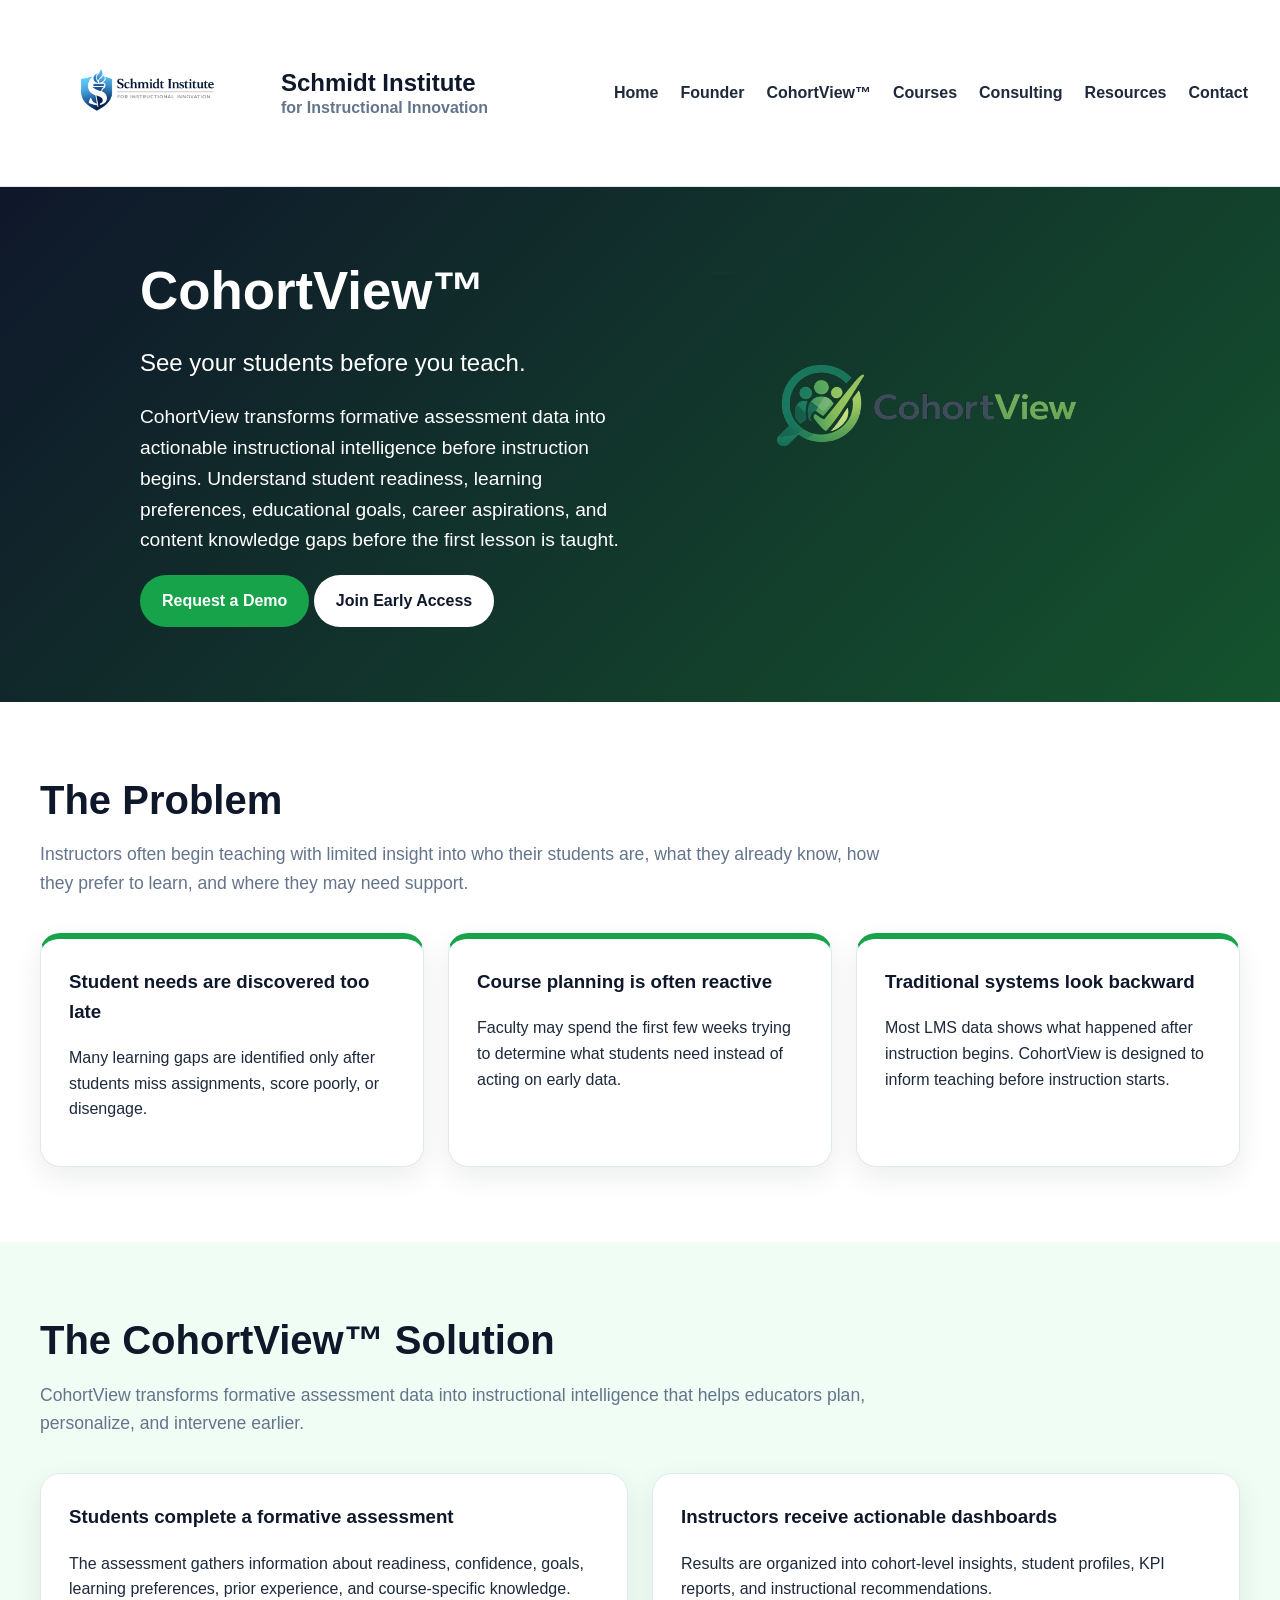
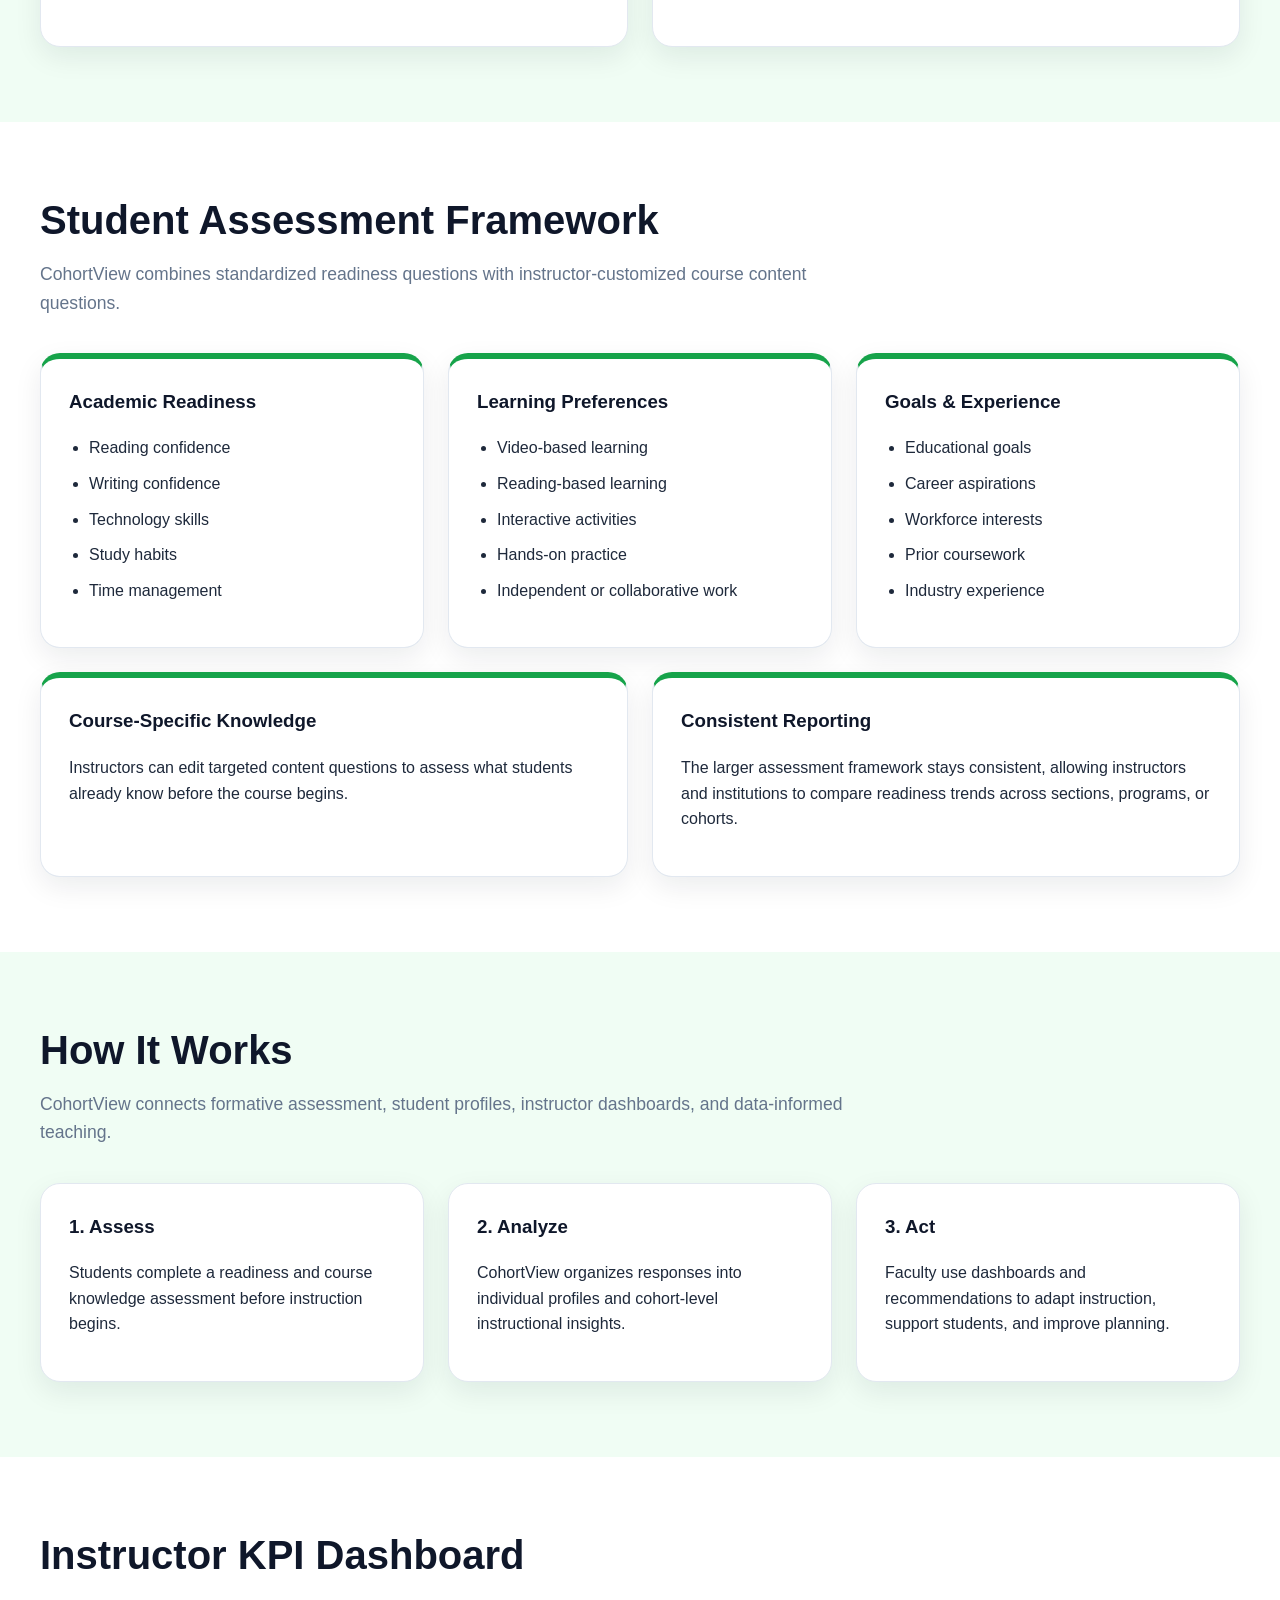
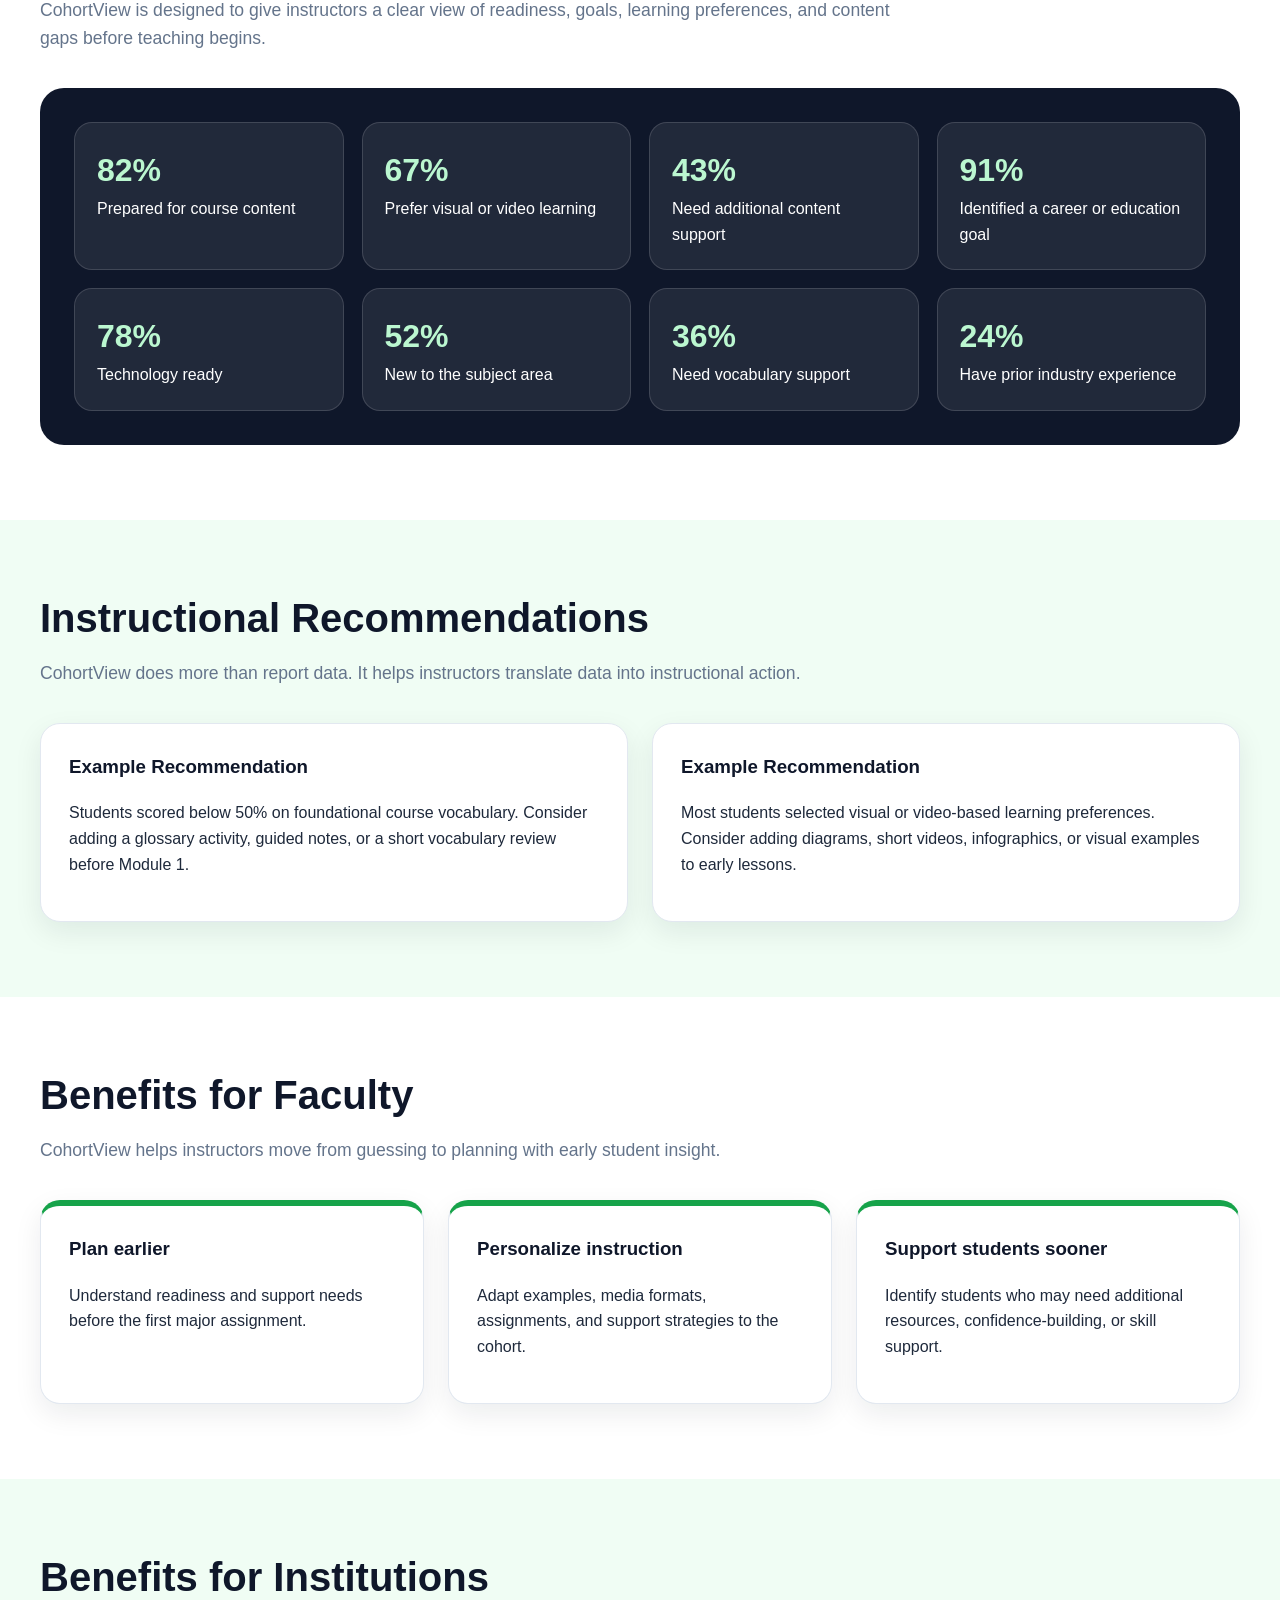
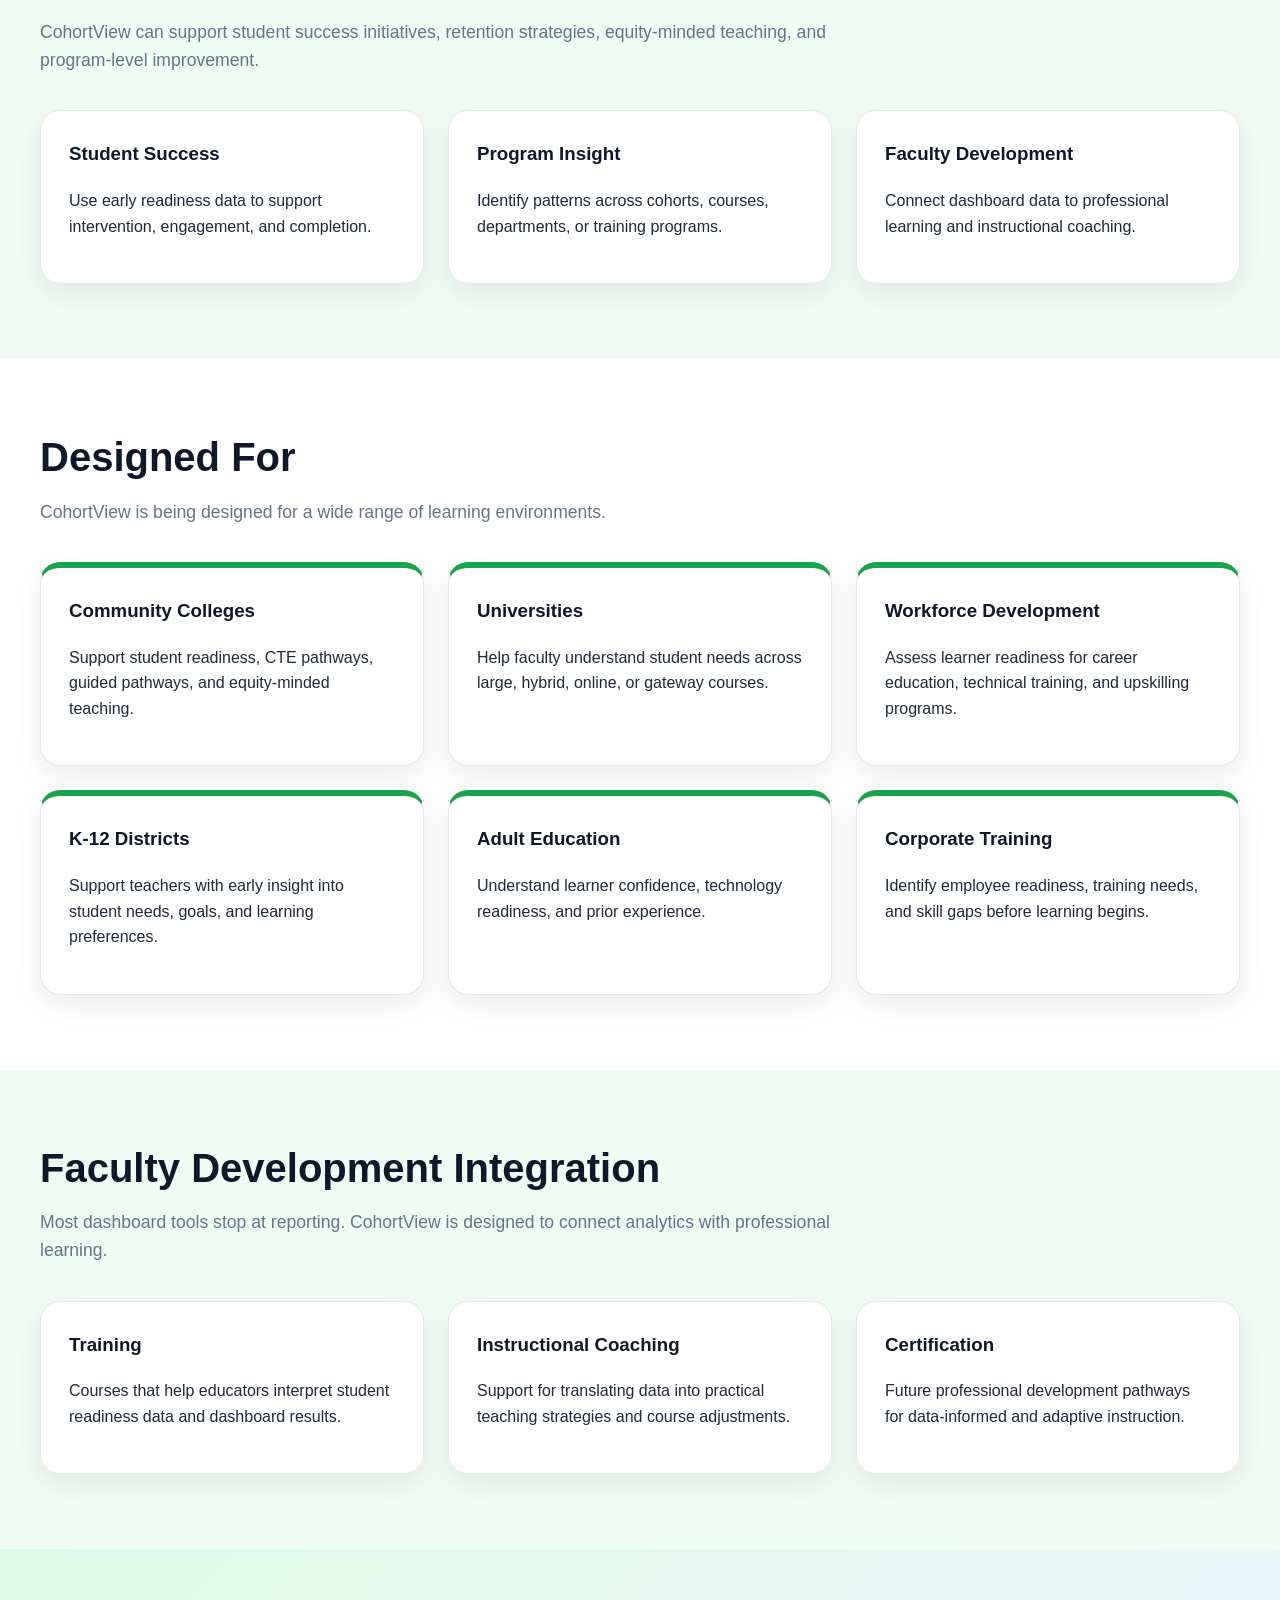
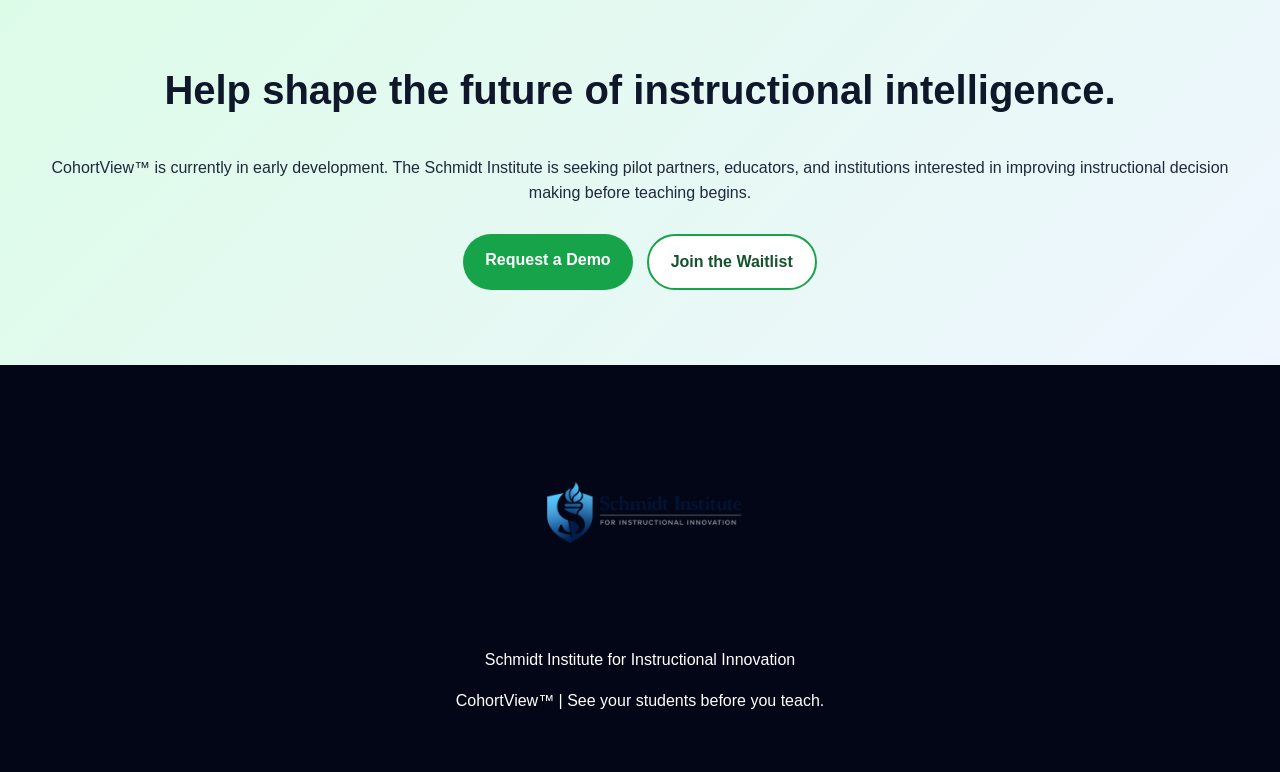
==== cohortview.html @ 235ab7c4 "Update cohortview.html" ====
<!DOCTYPE html>
<html lang="en">
<head>
<meta charset="UTF-8">
<meta name="viewport" content="width=device-width, initial-scale=1.0">
<title>CohortView™ | Schmidt Institute for Instructional Innovation</title>
<link rel="stylesheet" href="style.css">
</head>

<body>

<header class="site-header">
<div class="navbar">

<a class="brand" href="index.html">
<img src="siii-logo.png" alt="Schmidt Institute Logo">
<div class="brand-text">
Schmidt Institute
<small>for Instructional Innovation</small>
</div>
</a>

<nav class="nav-links">
<a href="index.html">Home</a>
<a href="founder.html">Founder</a>
<a href="cohortview.html">CohortView™</a>
<a href="courses.html">Courses</a>
<a href="consulting.html">Consulting</a>
<a href="resources.html">Resources</a>
<a href="contact.html">Contact</a>
</nav>

</div>
</header>

<section class="page-title">
<div class="container">

<div style="
display:grid;
grid-template-columns:1.2fr 1fr;
gap:60px;
align-items:center;
">

<div>

<h1>CohortView™</h1>

<p style="font-size:1.5rem; margin-bottom:20px;">
See your students before you teach.
</p>

<p>
CohortView transforms formative assessment data into actionable instructional intelligence before instruction begins. Understand student readiness, learning preferences, educational goals, career aspirations, and content knowledge gaps before the first lesson is taught.
</p>


</div>

<div style="text-align:center;">

<img
src="cohortview-logo.png"
alt="CohortView Logo"
style="
max-width:650px;
width:100%;
height:auto;
">

</div>

</div>
<a href="contact.html" class="button button-primary">Request a Demo</a>
<a href="contact.html" class="button button-secondary">Join Early Access</a>
</div>

</div>
</section>

<section class="section section-white">
<div class="container">

<div class="section-heading">
<h2>The Problem</h2>
<p>
Instructors often begin teaching with limited insight into who their students are, what they already know, how they prefer to learn, and where they may need support.
</p>
</div>

<div class="grid-3">
<div class="card card-accent">
<h3>Student needs are discovered too late</h3>
<p>Many learning gaps are identified only after students miss assignments, score poorly, or disengage.</p>
</div>

<div class="card card-accent">
<h3>Course planning is often reactive</h3>
<p>Faculty may spend the first few weeks trying to determine what students need instead of acting on early data.</p>
</div>

<div class="card card-accent">
<h3>Traditional systems look backward</h3>
<p>Most LMS data shows what happened after instruction begins. CohortView is designed to inform teaching before instruction starts.</p>
</div>
</div>

</div>
</section>

<section class="section section-green">
<div class="container">

<div class="section-heading">
<h2>The CohortView™ Solution</h2>
<p>
CohortView transforms formative assessment data into instructional intelligence that helps educators plan, personalize, and intervene earlier.
</p>
</div>

<div class="grid-2">
<div class="card">
<h3>Students complete a formative assessment</h3>
<p>
The assessment gathers information about readiness, confidence, goals, learning preferences, prior experience, and course-specific knowledge.
</p>
</div>

<div class="card">
<h3>Instructors receive actionable dashboards</h3>
<p>
Results are organized into cohort-level insights, student profiles, KPI reports, and instructional recommendations.
</p>
</div>
</div>

</div>
</section>

<section class="section section-white">
<div class="container">

<div class="section-heading">
<h2>Student Assessment Framework</h2>
<p>
CohortView combines standardized readiness questions with instructor-customized course content questions.
</p>
</div>

<div class="grid-3">
<div class="card card-accent">
<h3>Academic Readiness</h3>
<ul class="list">
<li>Reading confidence</li>
<li>Writing confidence</li>
<li>Technology skills</li>
<li>Study habits</li>
<li>Time management</li>
</ul>
</div>

<div class="card card-accent">
<h3>Learning Preferences</h3>
<ul class="list">
<li>Video-based learning</li>
<li>Reading-based learning</li>
<li>Interactive activities</li>
<li>Hands-on practice</li>
<li>Independent or collaborative work</li>
</ul>
</div>

<div class="card card-accent">
<h3>Goals & Experience</h3>
<ul class="list">
<li>Educational goals</li>
<li>Career aspirations</li>
<li>Workforce interests</li>
<li>Prior coursework</li>
<li>Industry experience</li>
</ul>
</div>
</div>

<div class="grid-2" style="margin-top:24px;">
<div class="card card-accent">
<h3>Course-Specific Knowledge</h3>
<p>
Instructors can edit targeted content questions to assess what students already know before the course begins.
</p>
</div>

<div class="card card-accent">
<h3>Consistent Reporting</h3>
<p>
The larger assessment framework stays consistent, allowing instructors and institutions to compare readiness trends across sections, programs, or cohorts.
</p>
</div>
</div>

</div>
</section>

<section class="section section-green">
<div class="container">

<div class="section-heading">
<h2>How It Works</h2>
<p>
CohortView connects formative assessment, student profiles, instructor dashboards, and data-informed teaching.
</p>
</div>

<div class="grid-3">
<div class="card">
<h3>1. Assess</h3>
<p>Students complete a readiness and course knowledge assessment before instruction begins.</p>
</div>

<div class="card">
<h3>2. Analyze</h3>
<p>CohortView organizes responses into individual profiles and cohort-level instructional insights.</p>
</div>

<div class="card">
<h3>3. Act</h3>
<p>Faculty use dashboards and recommendations to adapt instruction, support students, and improve planning.</p>
</div>
</div>

</div>
</section>

<section class="section section-white">
<div class="container">

<div class="section-heading">
<h2>Instructor KPI Dashboard</h2>
<p>
CohortView is designed to give instructors a clear view of readiness, goals, learning preferences, and content gaps before teaching begins.
</p>
</div>

<div class="kpi-panel">

<div class="kpi-grid">
<div class="kpi">
<strong>82%</strong>
Prepared for course content
</div>

<div class="kpi">
<strong>67%</strong>
Prefer visual or video learning
</div>

<div class="kpi">
<strong>43%</strong>
Need additional content support
</div>

<div class="kpi">
<strong>91%</strong>
Identified a career or education goal
</div>
</div>

<div class="kpi-grid" style="margin-top:18px;">
<div class="kpi">
<strong>78%</strong>
Technology ready
</div>

<div class="kpi">
<strong>52%</strong>
New to the subject area
</div>

<div class="kpi">
<strong>36%</strong>
Need vocabulary support
</div>

<div class="kpi">
<strong>24%</strong>
Have prior industry experience
</div>
</div>

</div>

</div>
</section>

<section class="section section-green">
<div class="container">

<div class="section-heading">
<h2>Instructional Recommendations</h2>
<p>
CohortView does more than report data. It helps instructors translate data into instructional action.
</p>
</div>

<div class="grid-2">
<div class="card">
<h3>Example Recommendation</h3>
<p>
Students scored below 50% on foundational course vocabulary. Consider adding a glossary activity, guided notes, or a short vocabulary review before Module 1.
</p>
</div>

<div class="card">
<h3>Example Recommendation</h3>
<p>
Most students selected visual or video-based learning preferences. Consider adding diagrams, short videos, infographics, or visual examples to early lessons.
</p>
</div>
</div>

</div>
</section>

<section class="section section-white">
<div class="container">

<div class="section-heading">
<h2>Benefits for Faculty</h2>
<p>
CohortView helps instructors move from guessing to planning with early student insight.
</p>
</div>

<div class="grid-3">
<div class="card card-accent">
<h3>Plan earlier</h3>
<p>Understand readiness and support needs before the first major assignment.</p>
</div>

<div class="card card-accent">
<h3>Personalize instruction</h3>
<p>Adapt examples, media formats, assignments, and support strategies to the cohort.</p>
</div>

<div class="card card-accent">
<h3>Support students sooner</h3>
<p>Identify students who may need additional resources, confidence-building, or skill support.</p>
</div>
</div>

</div>
</section>

<section class="section section-green">
<div class="container">

<div class="section-heading">
<h2>Benefits for Institutions</h2>
<p>
CohortView can support student success initiatives, retention strategies, equity-minded teaching, and program-level improvement.
</p>
</div>

<div class="grid-3">
<div class="card">
<h3>Student Success</h3>
<p>Use early readiness data to support intervention, engagement, and completion.</p>
</div>

<div class="card">
<h3>Program Insight</h3>
<p>Identify patterns across cohorts, courses, departments, or training programs.</p>
</div>

<div class="card">
<h3>Faculty Development</h3>
<p>Connect dashboard data to professional learning and instructional coaching.</p>
</div>
</div>

</div>
</section>

<section class="section section-white">
<div class="container">

<div class="section-heading">
<h2>Designed For</h2>
<p>
CohortView is being designed for a wide range of learning environments.
</p>
</div>

<div class="grid-3">
<div class="card card-accent"><h3>Community Colleges</h3><p>Support student readiness, CTE pathways, guided pathways, and equity-minded teaching.</p></div>
<div class="card card-accent"><h3>Universities</h3><p>Help faculty understand student needs across large, hybrid, online, or gateway courses.</p></div>
<div class="card card-accent"><h3>Workforce Development</h3><p>Assess learner readiness for career education, technical training, and upskilling programs.</p></div>
<div class="card card-accent"><h3>K-12 Districts</h3><p>Support teachers with early insight into student needs, goals, and learning preferences.</p></div>
<div class="card card-accent"><h3>Adult Education</h3><p>Understand learner confidence, technology readiness, and prior experience.</p></div>
<div class="card card-accent"><h3>Corporate Training</h3><p>Identify employee readiness, training needs, and skill gaps before learning begins.</p></div>
</div>

</div>
</section>

<section class="section section-green">
<div class="container">

<div class="section-heading">
<h2>Faculty Development Integration</h2>
<p>
Most dashboard tools stop at reporting. CohortView is designed to connect analytics with professional learning.
</p>
</div>

<div class="grid-3">
<div class="card">
<h3>Training</h3>
<p>Courses that help educators interpret student readiness data and dashboard results.</p>
</div>

<div class="card">
<h3>Instructional Coaching</h3>
<p>Support for translating data into practical teaching strategies and course adjustments.</p>
</div>

<div class="card">
<h3>Certification</h3>
<p>Future professional development pathways for data-informed and adaptive instruction.</p>
</div>
</div>

</div>
</section>

<section class="section cta">
<div class="container">

<h2>Help shape the future of instructional intelligence.</h2>
<p>
CohortView™ is currently in early development. The Schmidt Institute is seeking pilot partners, educators, and institutions interested in improving instructional decision making before teaching begins.
</p>

<div class="button-row" style="justify-content:center;">
<a href="contact.html" class="button button-primary">Request a Demo</a>
<a href="contact.html" class="button button-outline">Join the Waitlist</a>
</div>

</div>
</section>

<footer class="footer">

<img
src="siii-logo.png"
alt="Schmidt Institute Logo"
style="
height:220px;
width:auto;
display:block;
margin:0 auto 20px auto;
">
<p>Schmidt Institute for Instructional Innovation</p>
<p>CohortView™ | See your students before you teach.</p>
</footer>

</body>
</html>
---- style.css ----
:root {
  --navy: #0f172a;
  --deep-green: #14532d;
  --green: #16a34a;
  --light-green: #dcfce7;
  --soft-green: #f0fdf4;
  --white: #ffffff;
  --light: #f8fafc;
  --border: #e2e8f0;
  --text: #1e293b;
  --muted: #64748b;
}

* {
  box-sizing: border-box;
}

body {
  margin: 0;
  font-family: Arial, Helvetica, sans-serif;
  background: var(--light);
  color: var(--text);
  line-height: 1.6;
}

img {
  max-width: 100%;
}

a {
  color: inherit;
}

.site-header {
  background: var(--white);
  border-bottom: 1px solid var(--border);
  position: sticky;
  top: 0;
  z-index: 100;
}

.navbar {
  max-width: 1300px;
  margin: 0 auto;
  padding: 18px 32px;
  display: flex;
  justify-content: space-between;
  align-items: center;
  gap: 28px;
}

.brand {
  display: flex;
  align-items: center;
  gap: 24px;
  text-decoration: none;
}

.brand img {
  height: 150px;
  width: auto;
  display: block;
}

.brand-text {
  display: flex;
  flex-direction: column;
  font-weight: 800;
  color: var(--navy);
  line-height: 1.2;
  font-size: 1.5rem;
}

.brand-text small {
  font-weight: 600;
  color: var(--muted);
  font-size: 1rem;
}

.nav-links {
  display: flex;
  gap: 22px;
  align-items: center;
  flex-wrap: wrap;
}

.nav-links a {
  text-decoration: none;
  font-weight: 700;
  color: var(--text);
}

.nav-links a:hover {
  color: var(--green);
}

.founder-section {
  background: linear-gradient(135deg, var(--navy), var(--deep-green));
  color: var(--white);
  padding: 90px 24px;
}

.founder-inner {
  max-width: 1300px;
  margin: 0 auto;
  display: grid;
  grid-template-columns: 1fr 1fr;
  gap: 56px;
  align-items: center;
}

.founder-section h1 {
  font-size: 3.8rem;
  line-height: 1.05;
  margin: 0 0 20px;
}

.founder-section p {
  font-size: 1.15rem;
  max-width: 700px;
}

.logo-panel {
  background: transparent;
  padding: 0;
  box-shadow: none;
}

.logo-panel img {
  display: block;
  width: 100%;
  max-width: 650px;
  margin: 0 auto;
}

.button-row {
  display: flex;
  gap: 14px;
  flex-wrap: wrap;
  margin-top: 28px;
}

.button {
  display: inline-block;
  padding: 13px 22px;
  border-radius: 999px;
  text-decoration: none;
  font-weight: 800;
}

.button-primary {
  background: var(--green);
  color: var(--white);
}

.button-secondary {
  background: var(--white);
  color: var(--navy);
}

.button-outline {
  border: 2px solid var(--green);
  color: var(--deep-green);
  background: var(--white);
}

.section {
  padding: 75px 24px;
}

.section-white {
  background: var(--white);
}

.section-green {
  background: var(--soft-green);
}

.container {
  max-width: 1200px;
  margin: 0 auto;
}

.section-heading {
  max-width: 850px;
  margin-bottom: 36px;
}

.section-heading h2 {
  font-size: 2.5rem;
  line-height: 1.15;
  margin: 0 0 12px;
  color: var(--navy);
}

.section-heading p {
  color: var(--muted);
  font-size: 1.1rem;
}

.grid-3 {
  display: grid;
  grid-template-columns: repeat(3, 1fr);
  gap: 24px;
}

.grid-2 {
  display: grid;
  grid-template-columns: repeat(2, 1fr);
  gap: 24px;
}

.card {
  background: var(--white);
  padding: 28px;
  border-radius: 20px;
  border: 1px solid var(--border);
  box-shadow: 0 10px 28px rgba(15, 23, 42, 0.08);
}

.card h3 {
  margin-top: 0;
  color: var(--navy);
}

.card-accent {
  border-top: 6px solid var(--green);
}

.page-title {
  background: linear-gradient(135deg, var(--navy), var(--deep-green));
  color: var(--white);
  padding: 75px 24px;
}

.page-title .container {
  max-width: 1000px;
}

.page-title h1 {
  font-size: 3.3rem;
  line-height: 1.1;
  margin: 0 0 14px;
}

.page-title p {
  font-size: 1.2rem;
  max-width: 760px;
}

.cohort-logo-box {
  background: var(--white);
  border: 1px solid var(--border);
  border-radius: 24px;
  padding: 28px;
  box-shadow: 0 10px 28px rgba(15, 23, 42, 0.08);
}

.kpi-panel {
  background: var(--navy);
  color: var(--white);
  border-radius: 24px;
  padding: 34px;
}

.kpi-grid {
  display: grid;
  grid-template-columns: repeat(4, 1fr);
  gap: 18px;
}

.kpi {
  background: rgba(255, 255, 255, 0.08);
  padding: 22px;
  border-radius: 18px;
  border: 1px solid rgba(255, 255, 255, 0.14);
}

.kpi strong {
  display: block;
  color: #bbf7d0;
  font-size: 2rem;
}

.list {
  padding-left: 20px;
}

.list li {
  margin-bottom: 10px;
}

.cta {
  background: linear-gradient(135deg, var(--light-green), #eff6ff);
  text-align: center;
}

.cta h2 {
  color: var(--navy);
  font-size: 2.5rem;
}

.footer {
  background: #020617;
  color: var(--white);
  padding: 42px 24px;
  text-align: center;
}

.footer img {
  height: 140px;
  width: auto;
  margin-bottom: 16px;
}

@media (max-width: 900px) {
  .navbar {
    flex-direction: column;
    align-items: flex-start;
  }

  .nav-links {
    gap: 14px;
  }

  .founder-inner,
  .grid-2,
  .grid-3,
  .kpi-grid {
    grid-template-columns: 1fr;
  }

  .founder-section h1,
  .page-title h1 {
    font-size: 2.6rem;
  }

  .brand img {
    height: 110px;
  }

  .brand-text {
    font-size: 1.2rem;
  }
}
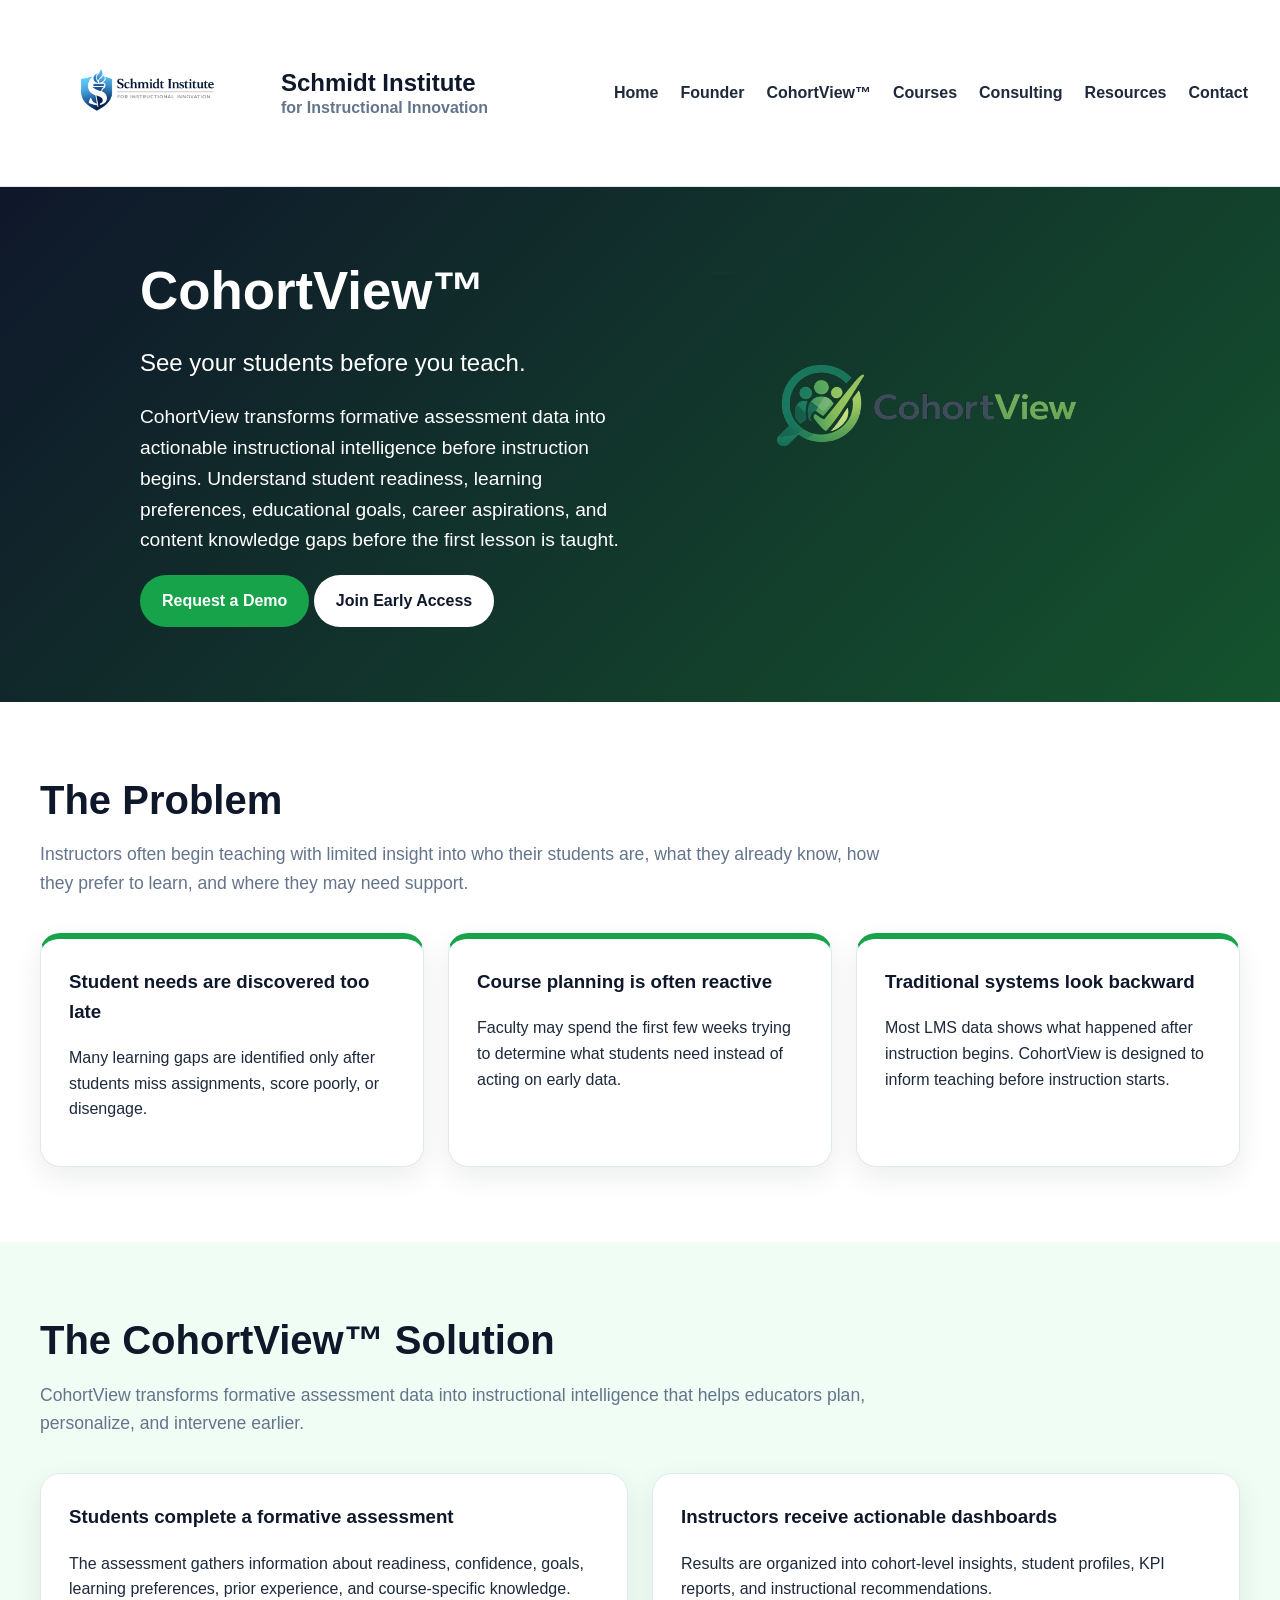
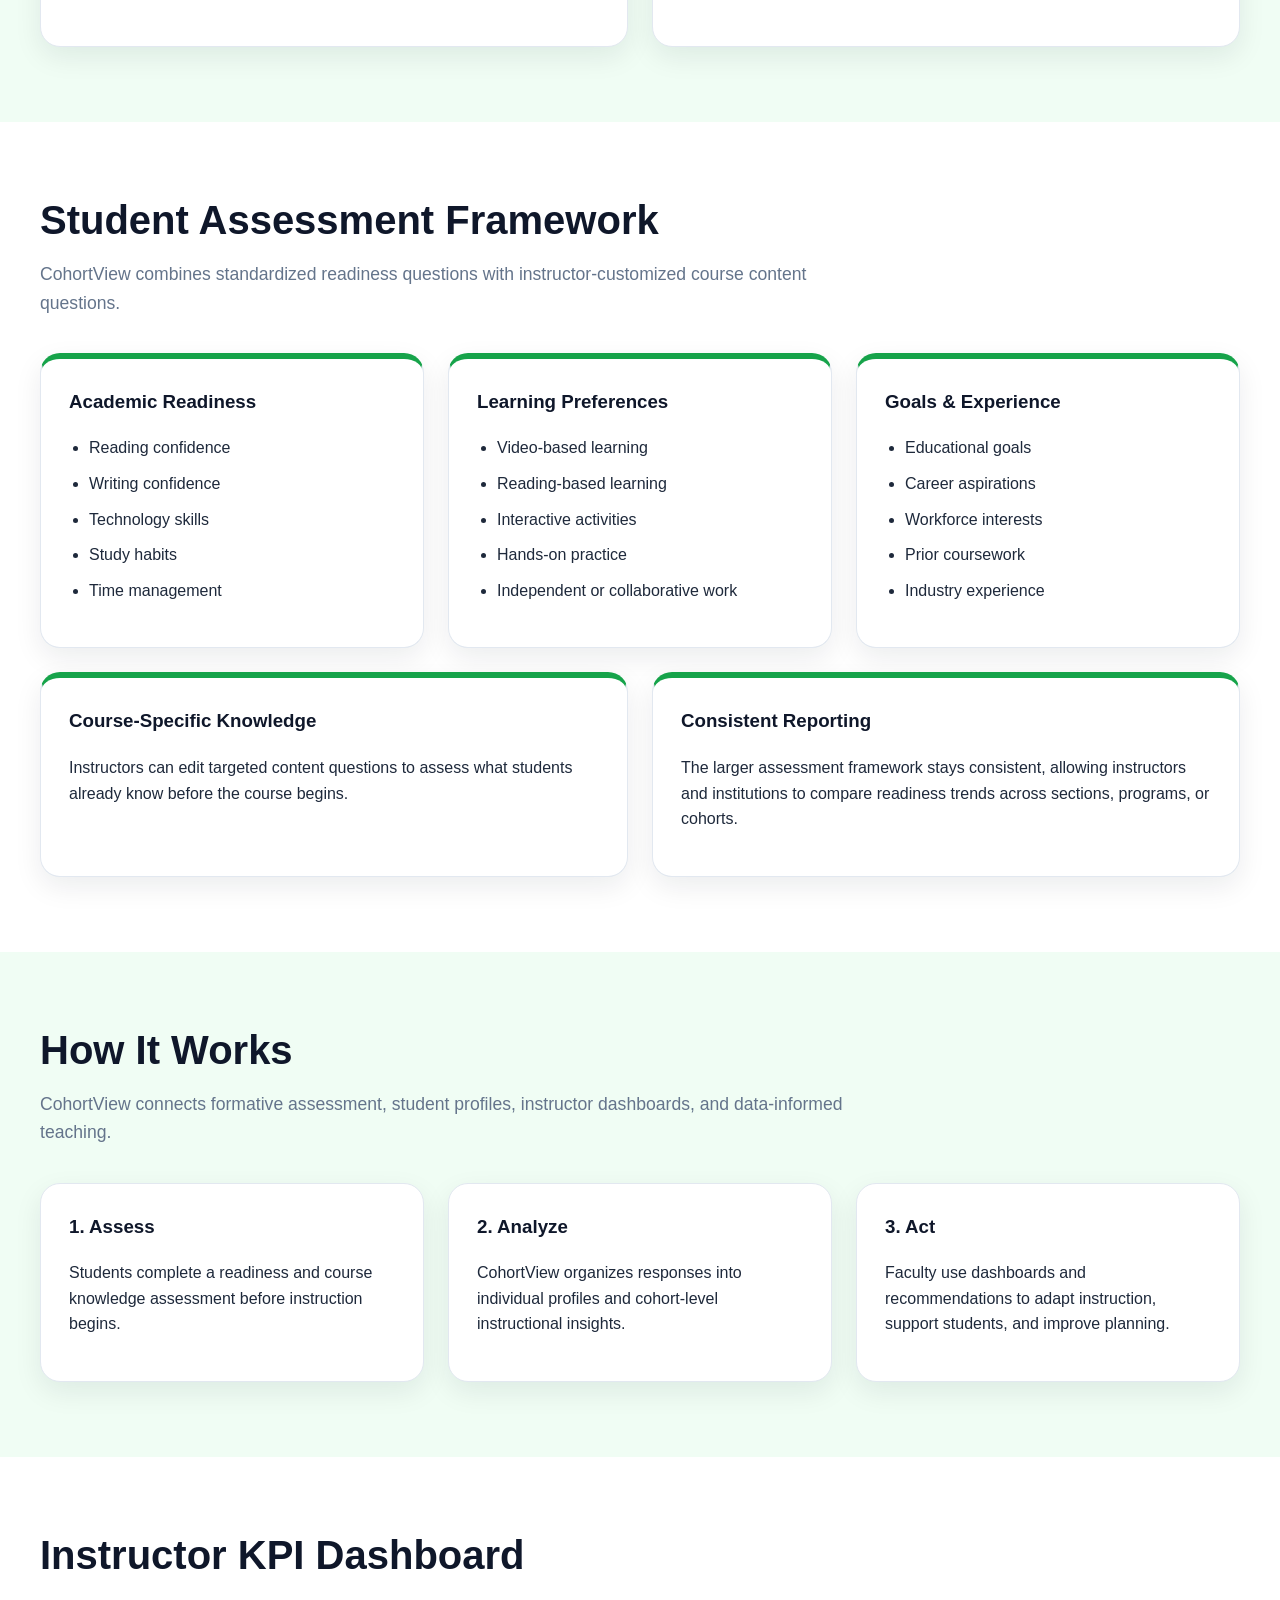
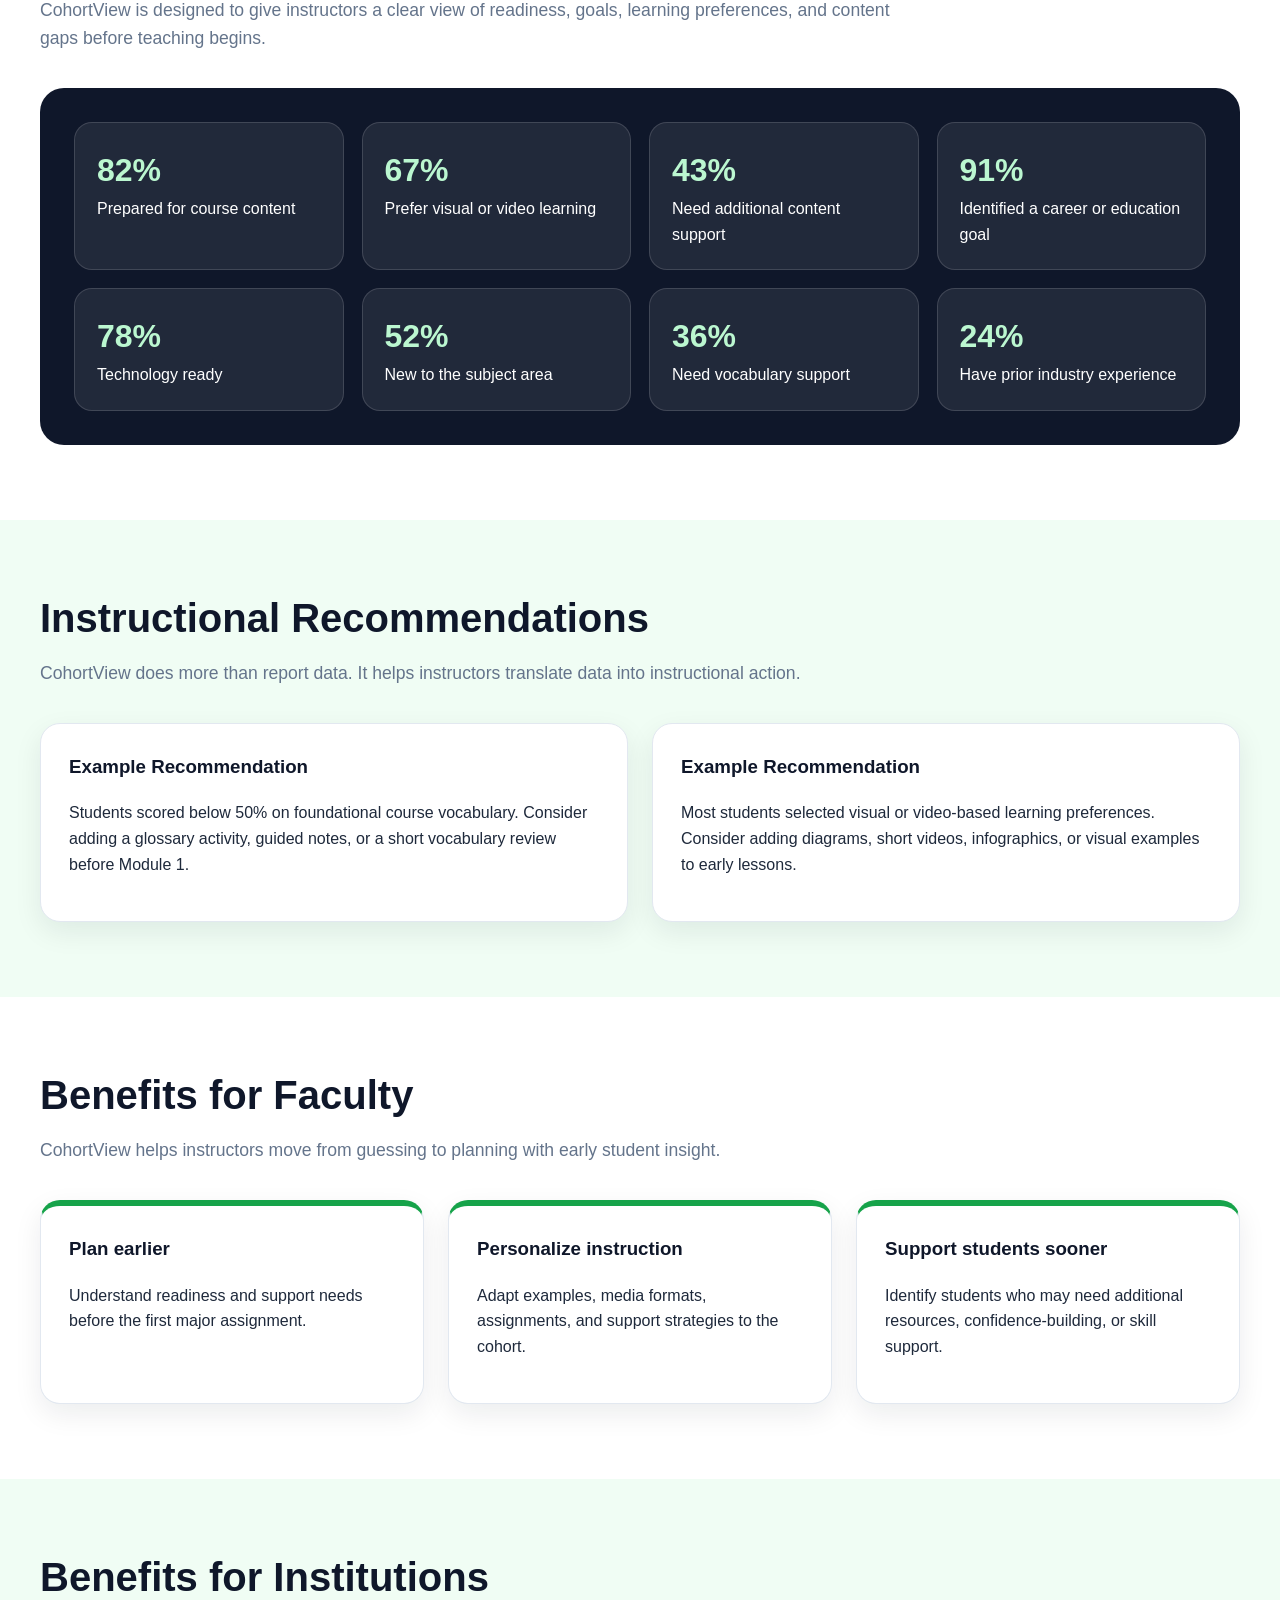
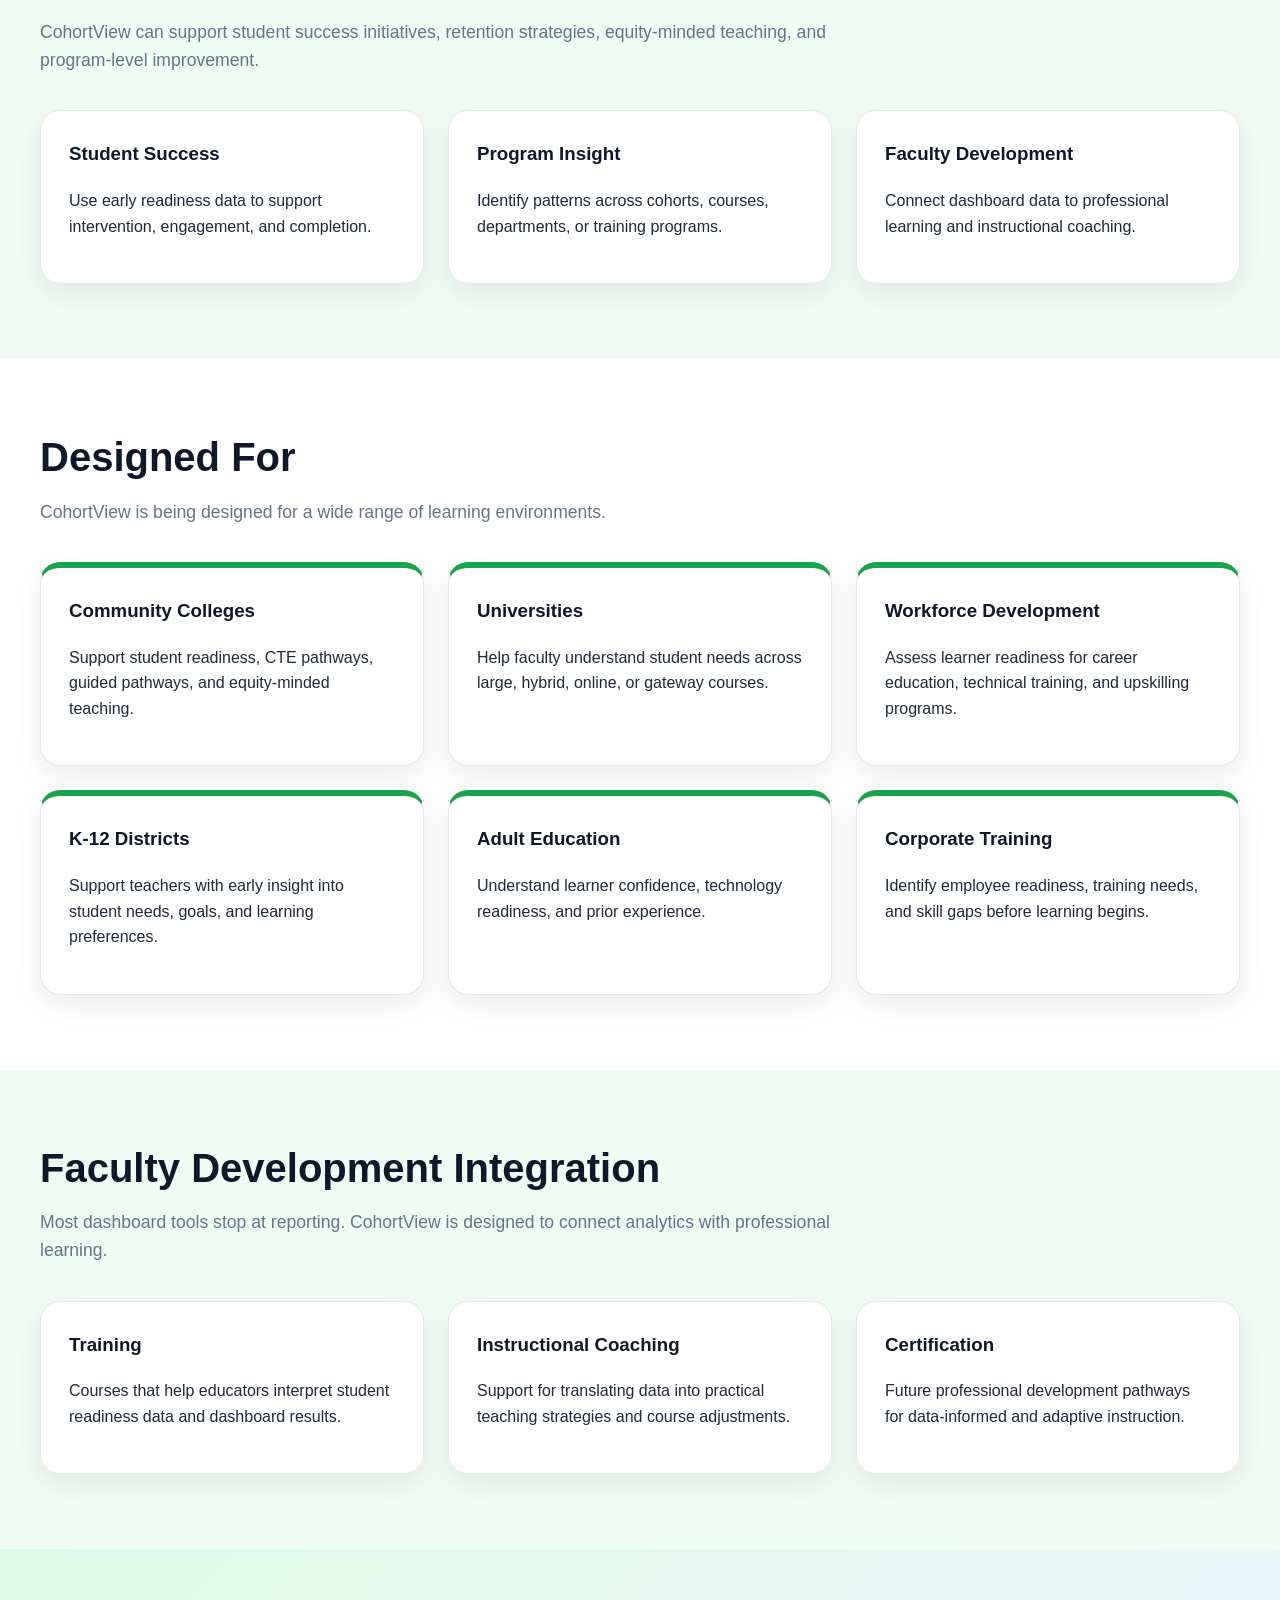
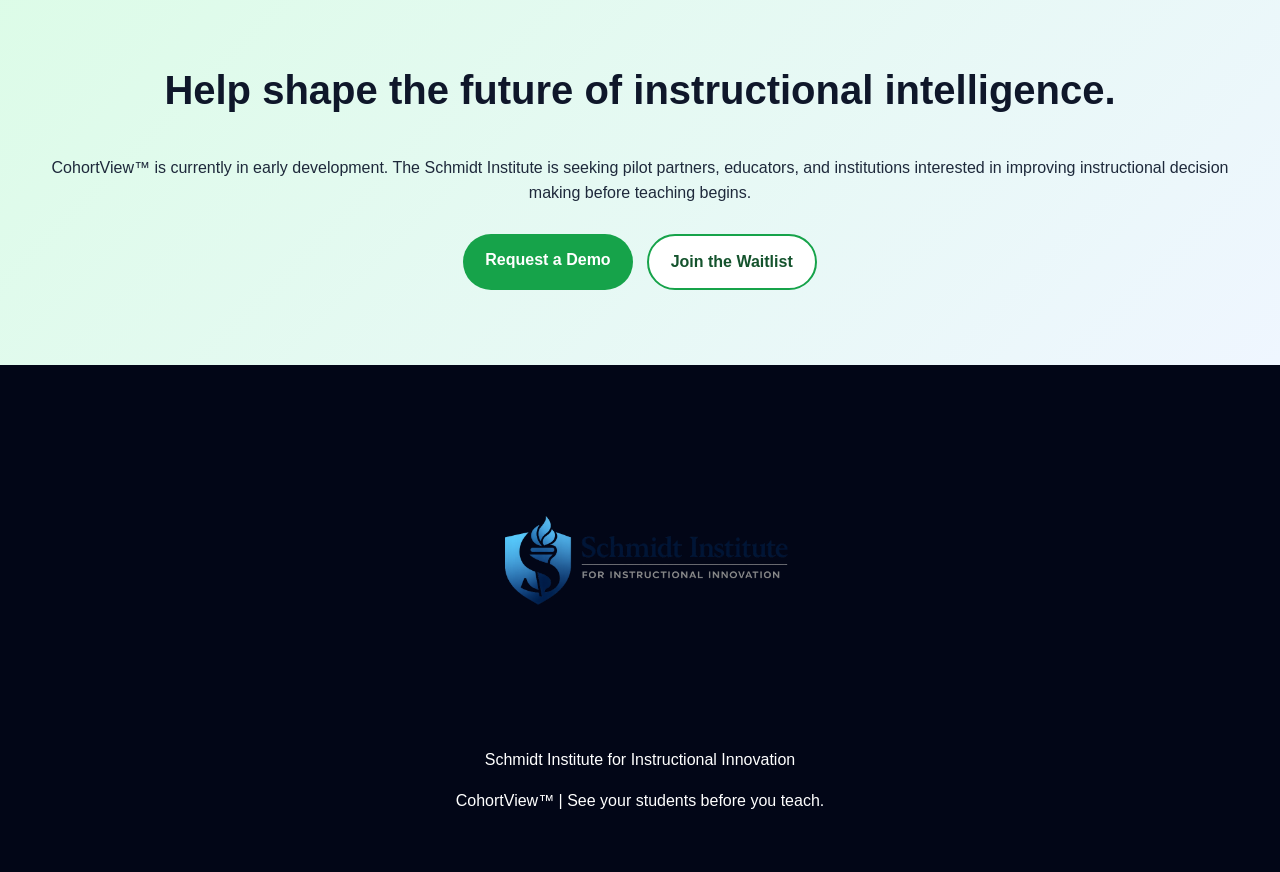
==== commit c34bf422: "Update cohortview.html" ====
--- a/cohortview.html
+++ b/cohortview.html
@@ -456,7 +456,7 @@
 src="siii-logo.png"
 alt="Schmidt Institute Logo"
 style="
-height:220px;
+height:320px;
 width:auto;
 display:block;
 margin:0 auto 20px auto;
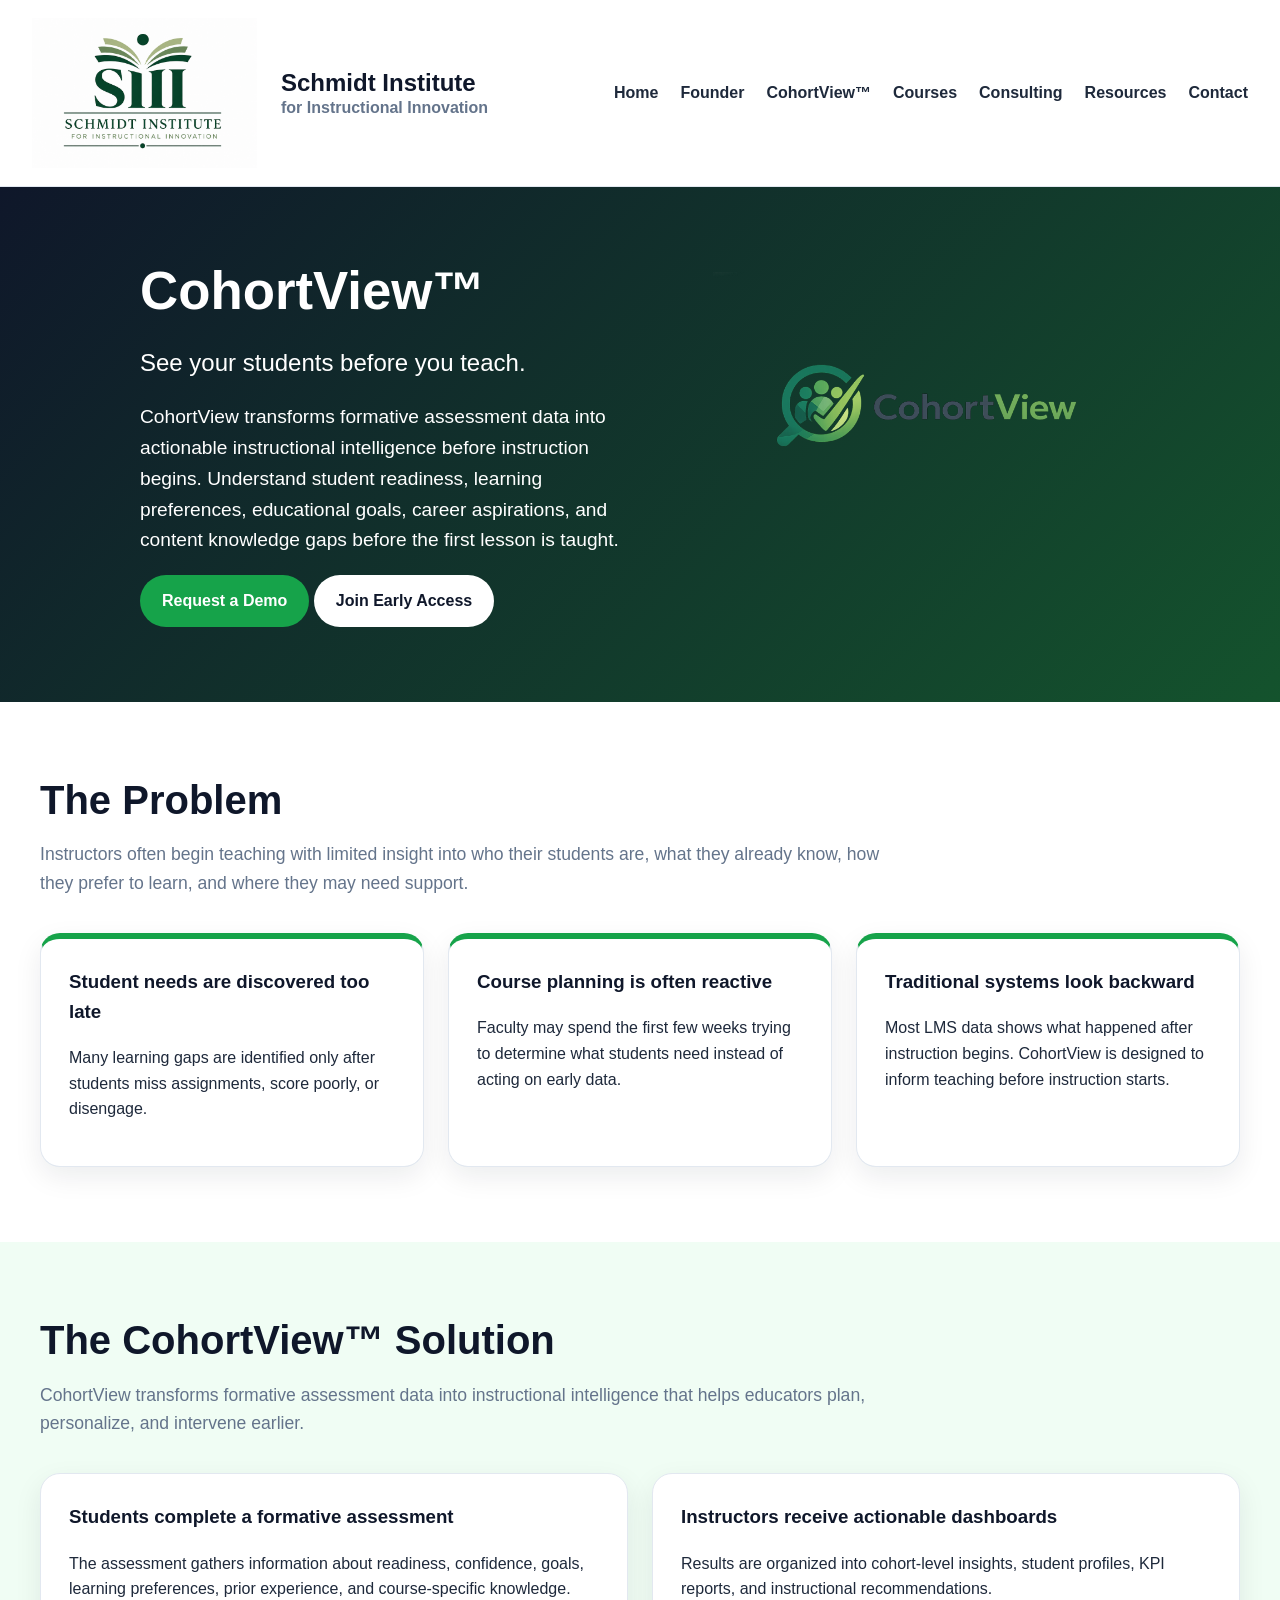
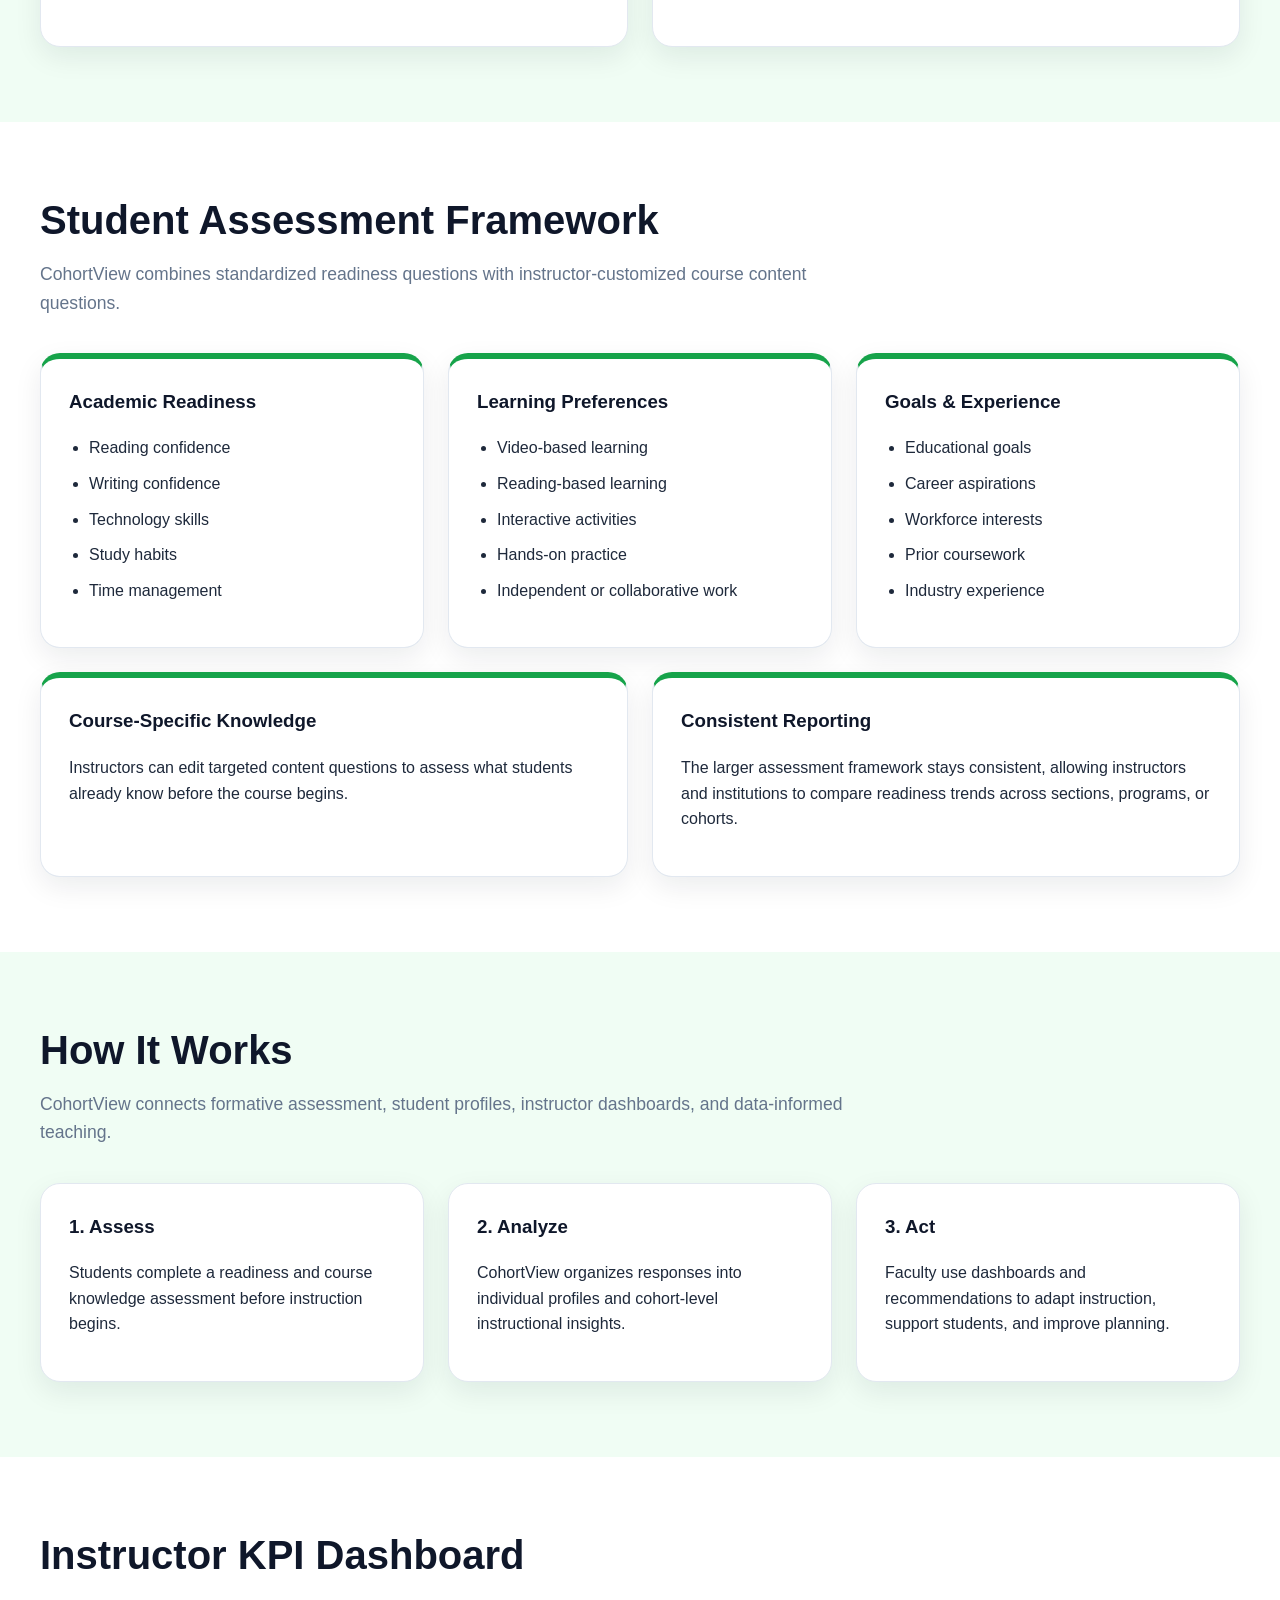
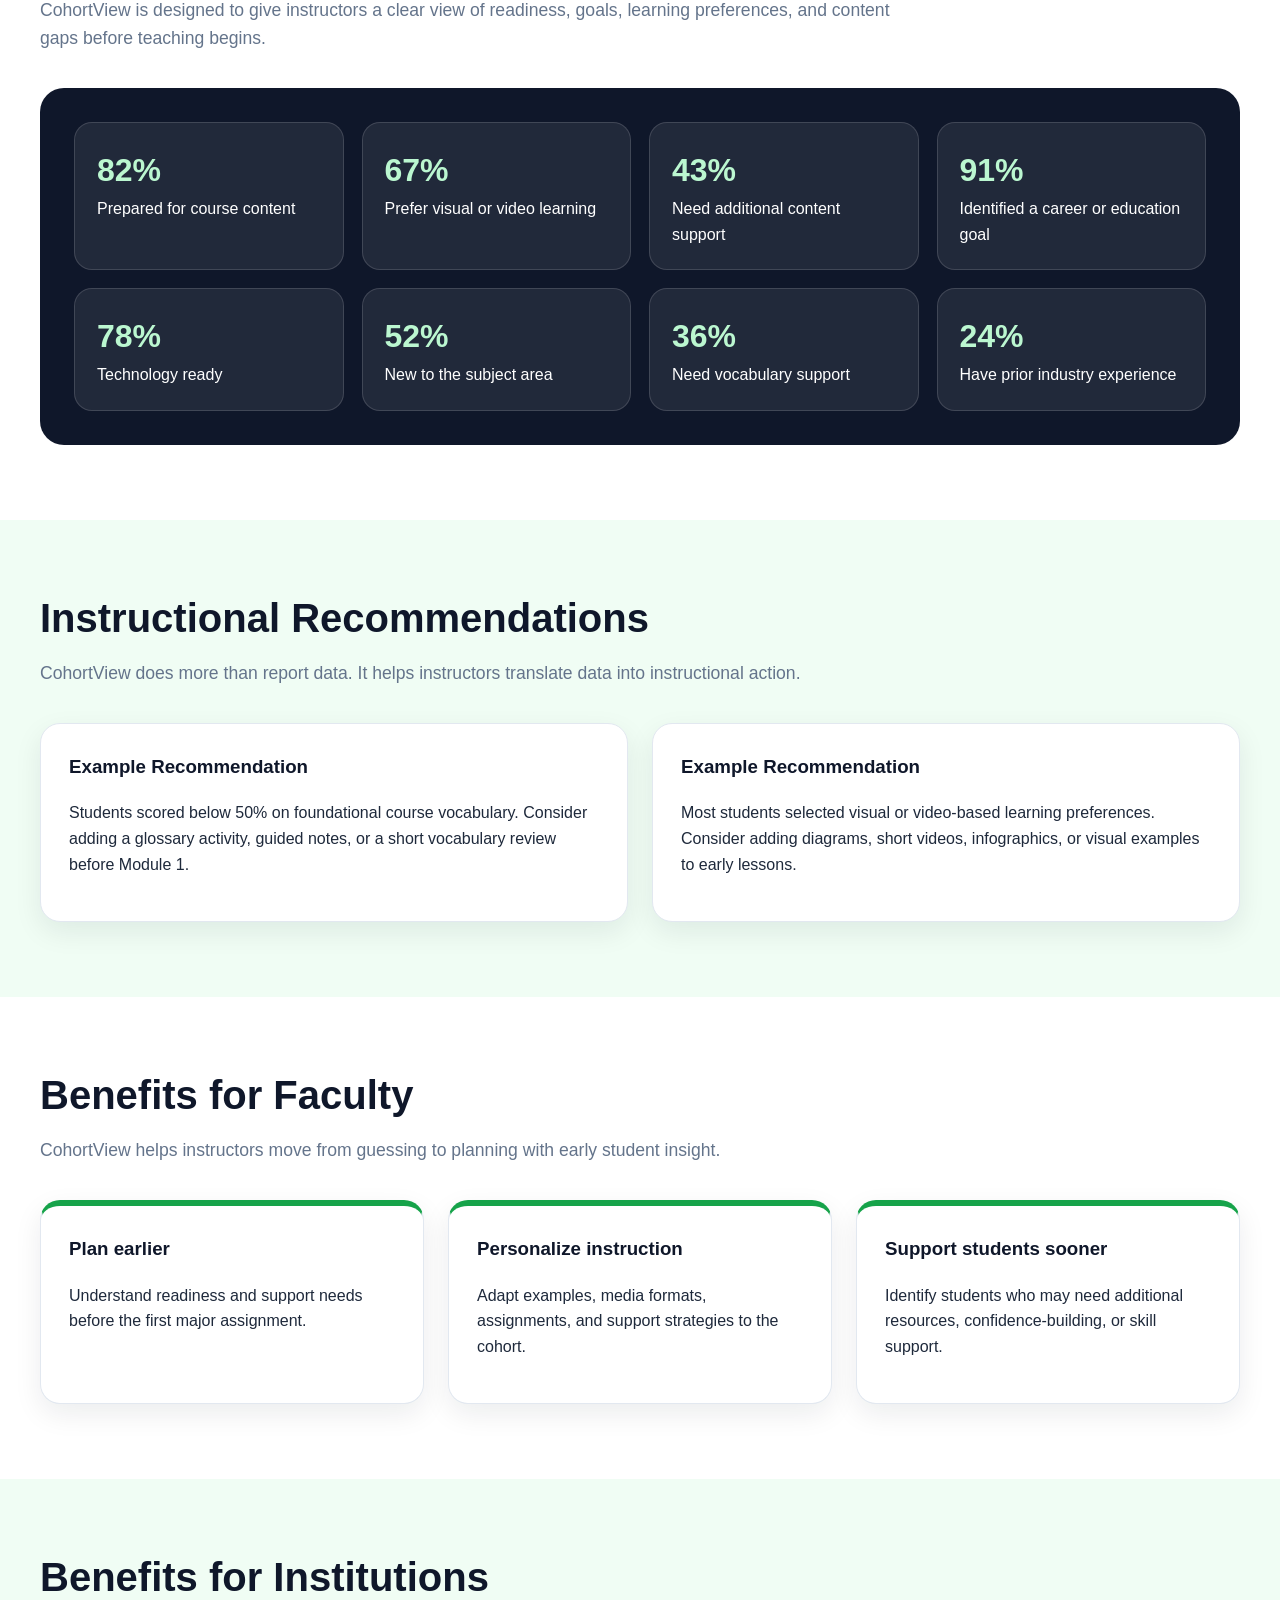
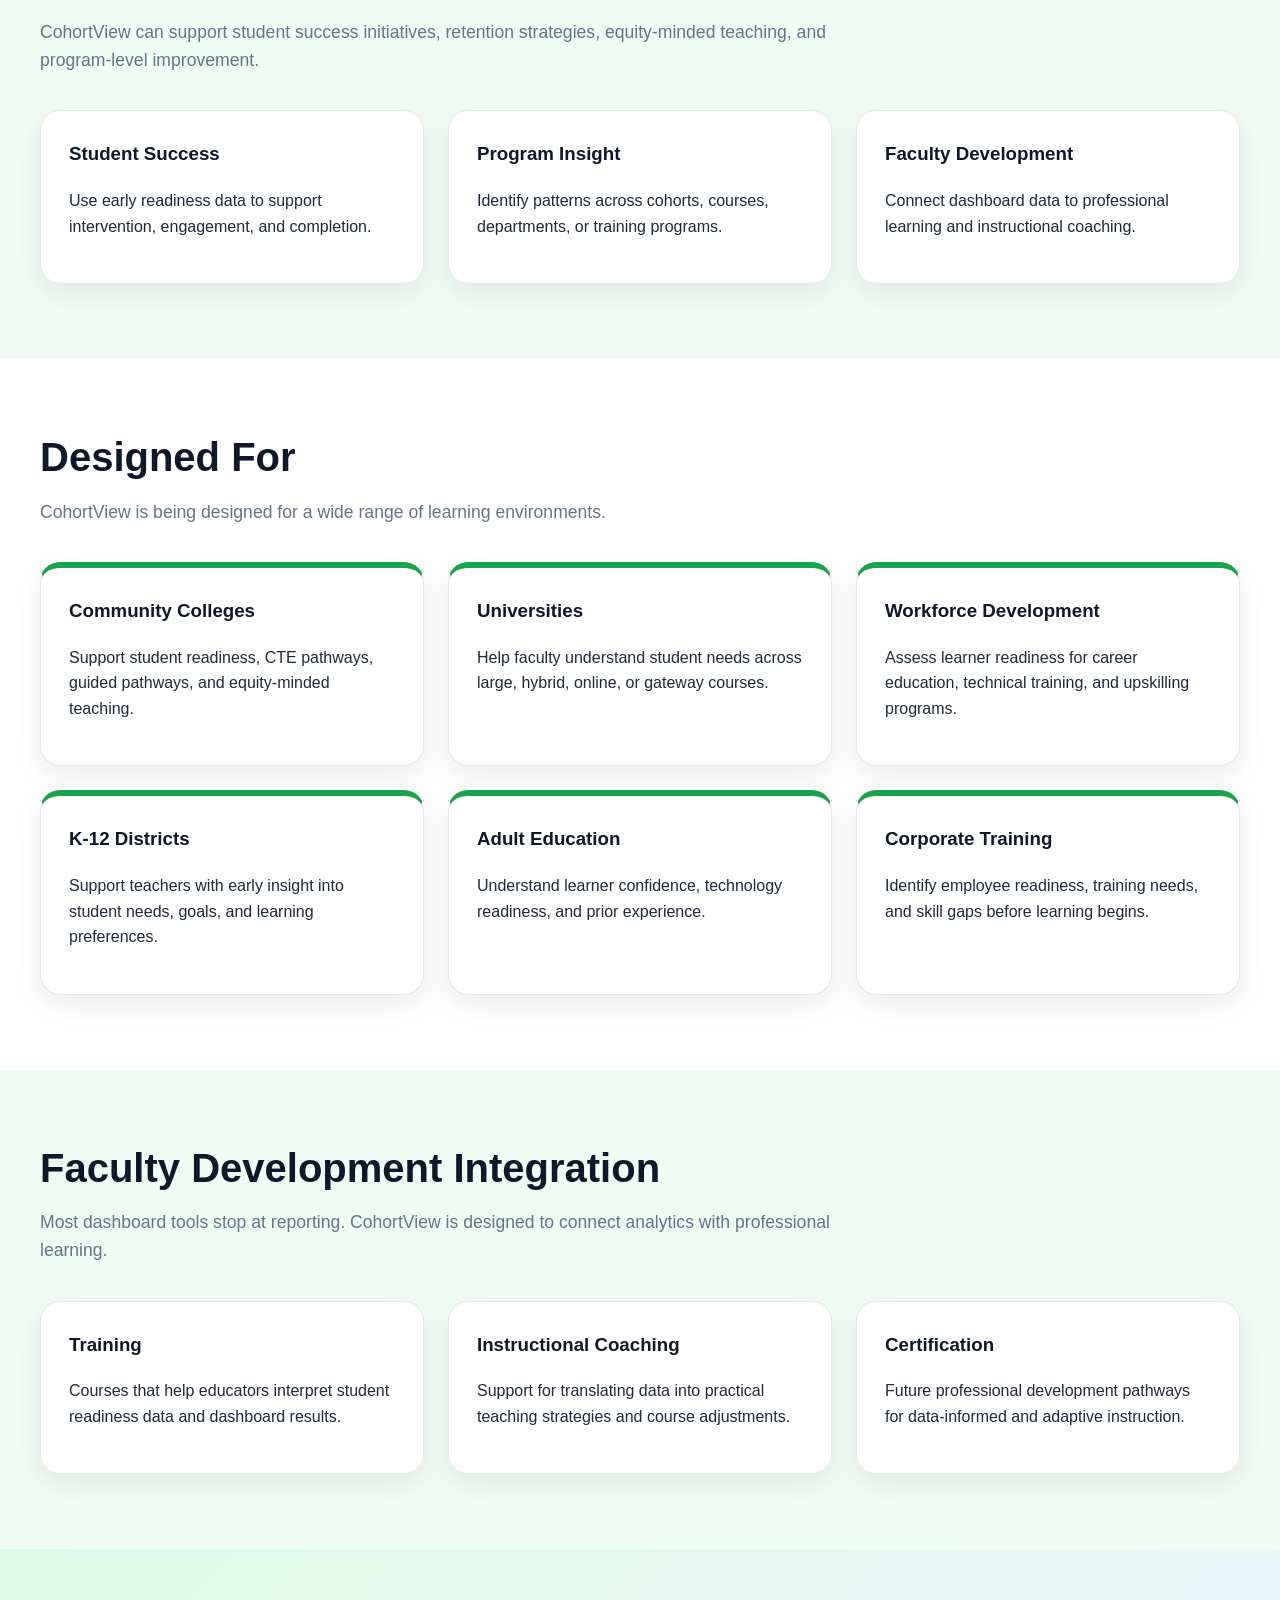
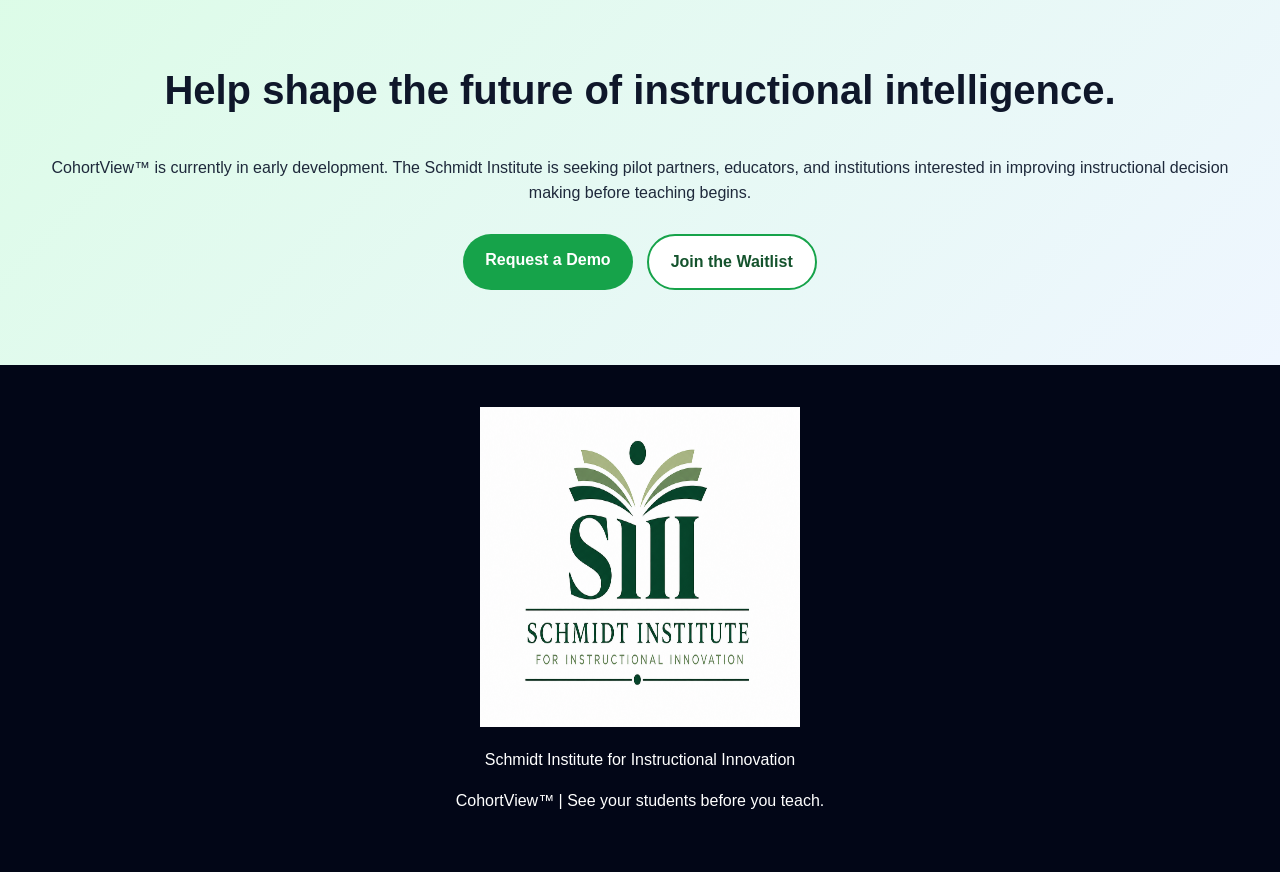
==== commit 2fdbb49e: "Update cohortview.html" ====
--- a/cohortview.html
+++ b/cohortview.html
@@ -13,7 +13,7 @@
 <div class="navbar">
 
 <a class="brand" href="index.html">
-<img src="siii-logo.png" alt="Schmidt Institute Logo">
+<img src="siii-logo-new.png" alt="SIII Logo">
 <div class="brand-text">
 Schmidt Institute
 <small>for Instructional Innovation</small>
@@ -452,15 +452,7 @@
 
 <footer class="footer">
 
-<img
-src="siii-logo.png"
-alt="Schmidt Institute Logo"
-style="
-height:320px;
-width:auto;
-display:block;
-margin:0 auto 20px auto;
-">
+<img src="siii-logo-new.png" alt="SIII Logo" style="width:320px;">
 <p>Schmidt Institute for Instructional Innovation</p>
 <p>CohortView™ | See your students before you teach.</p>
 </footer>
--- a/style.css
+++ b/style.css
@@ -308,9 +308,10 @@
 }
 
 .footer img {
-  height: 140px;
+  height: 320px;
   width: auto;
-  margin-bottom: 16px;
+  display: block;
+  margin: 0 auto 20px auto;
 }
 
 @media (max-width: 900px) {
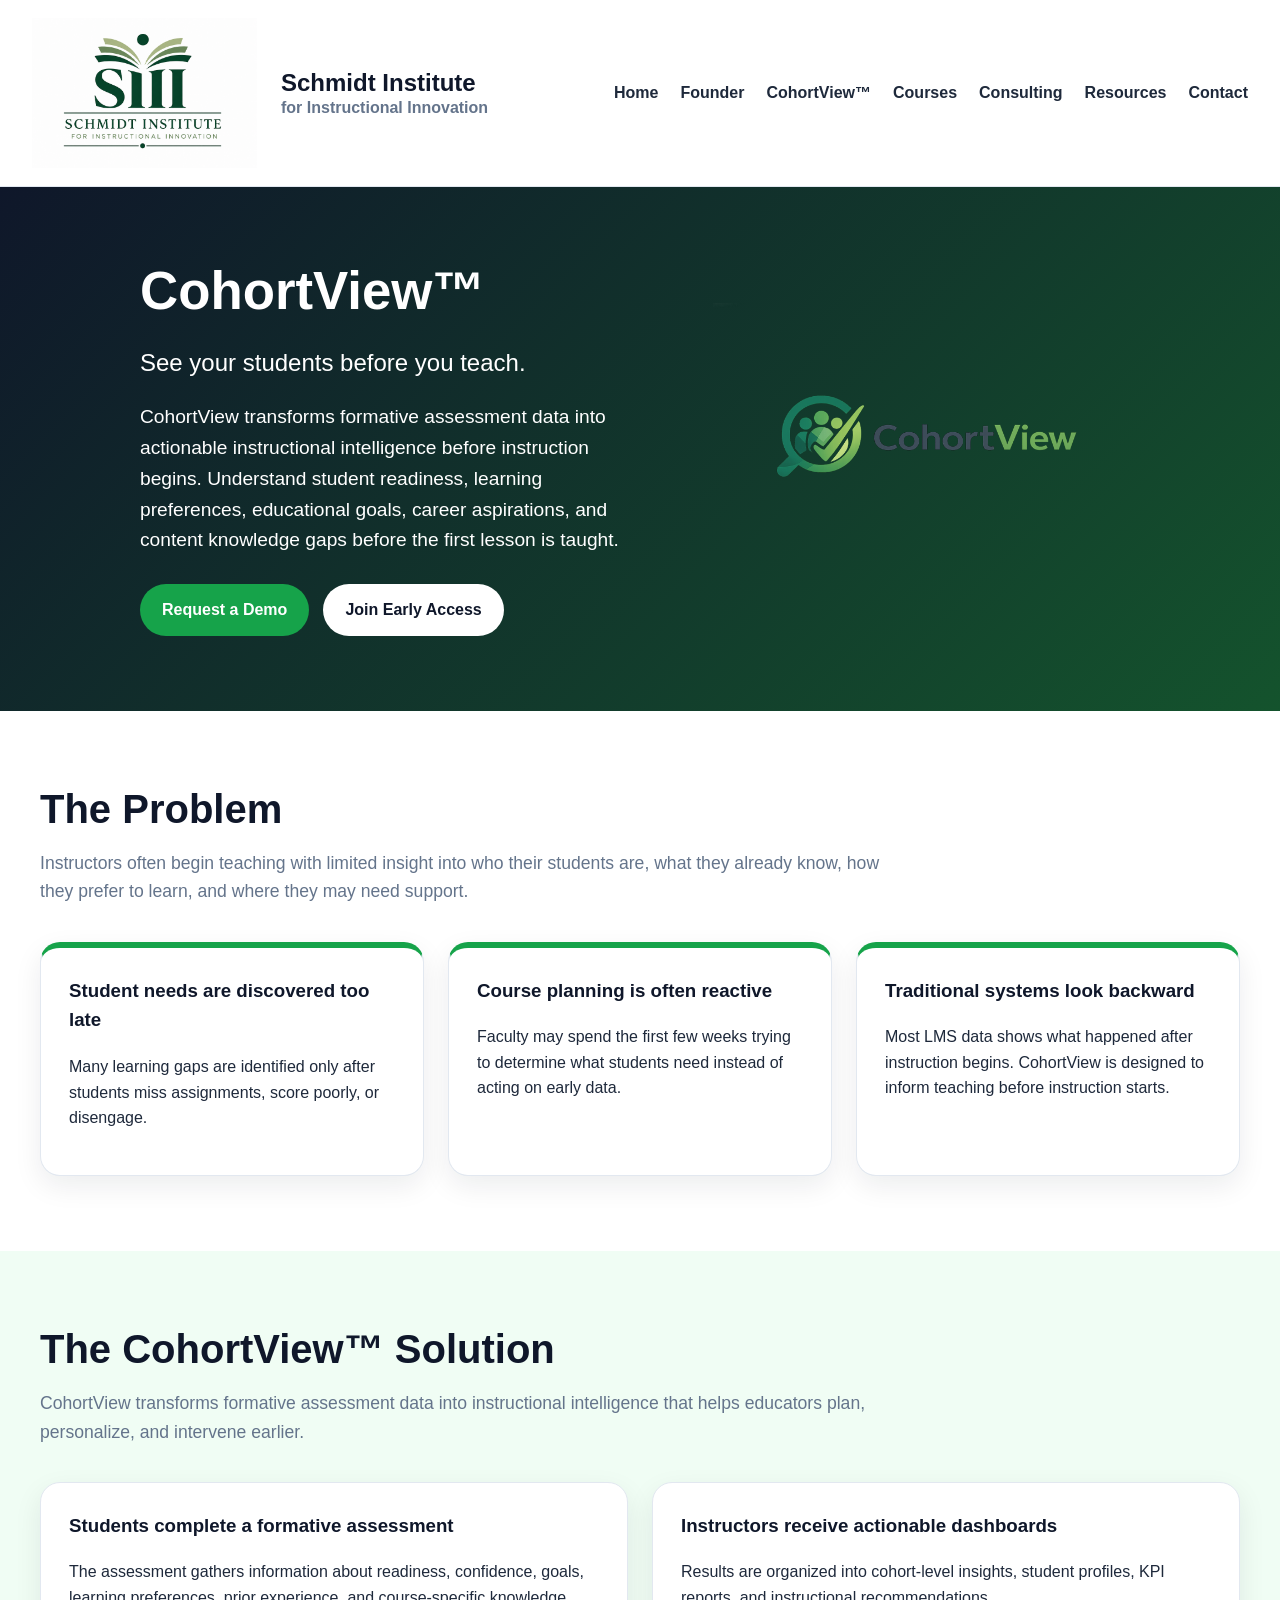
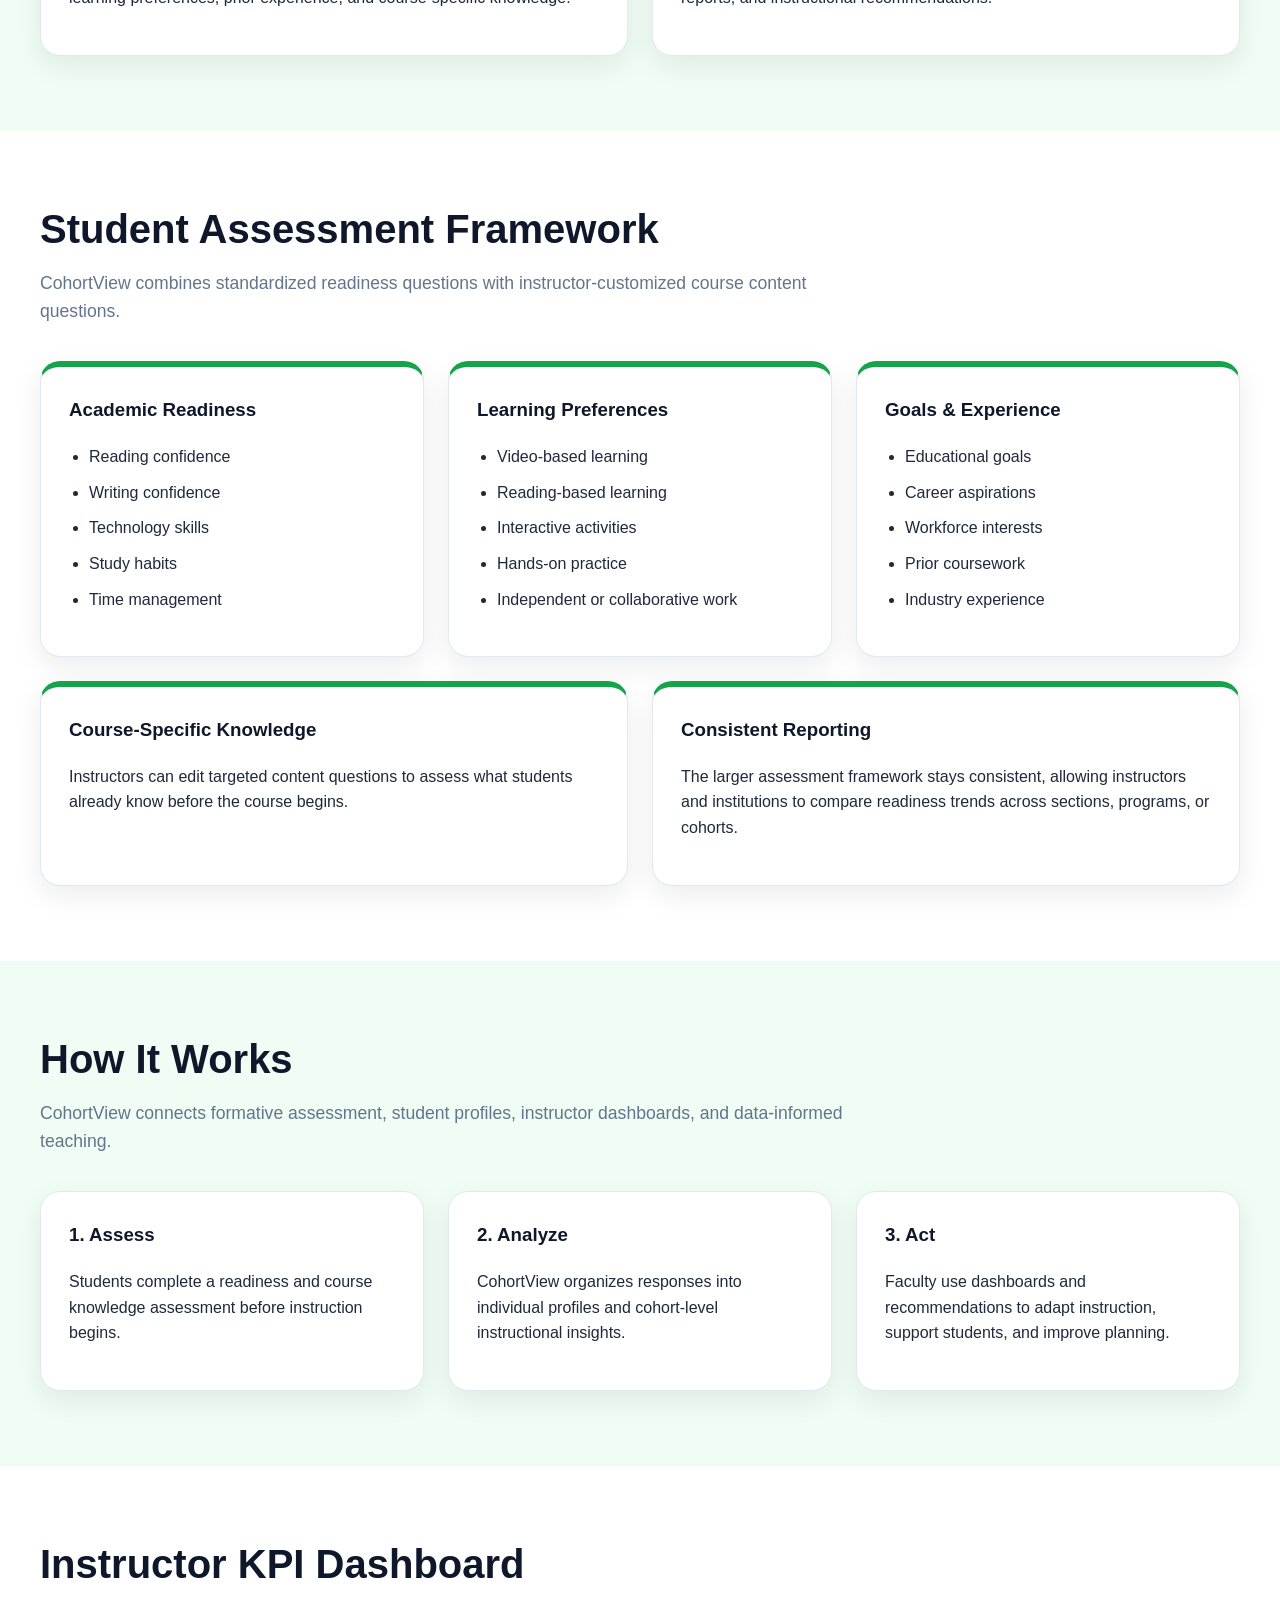
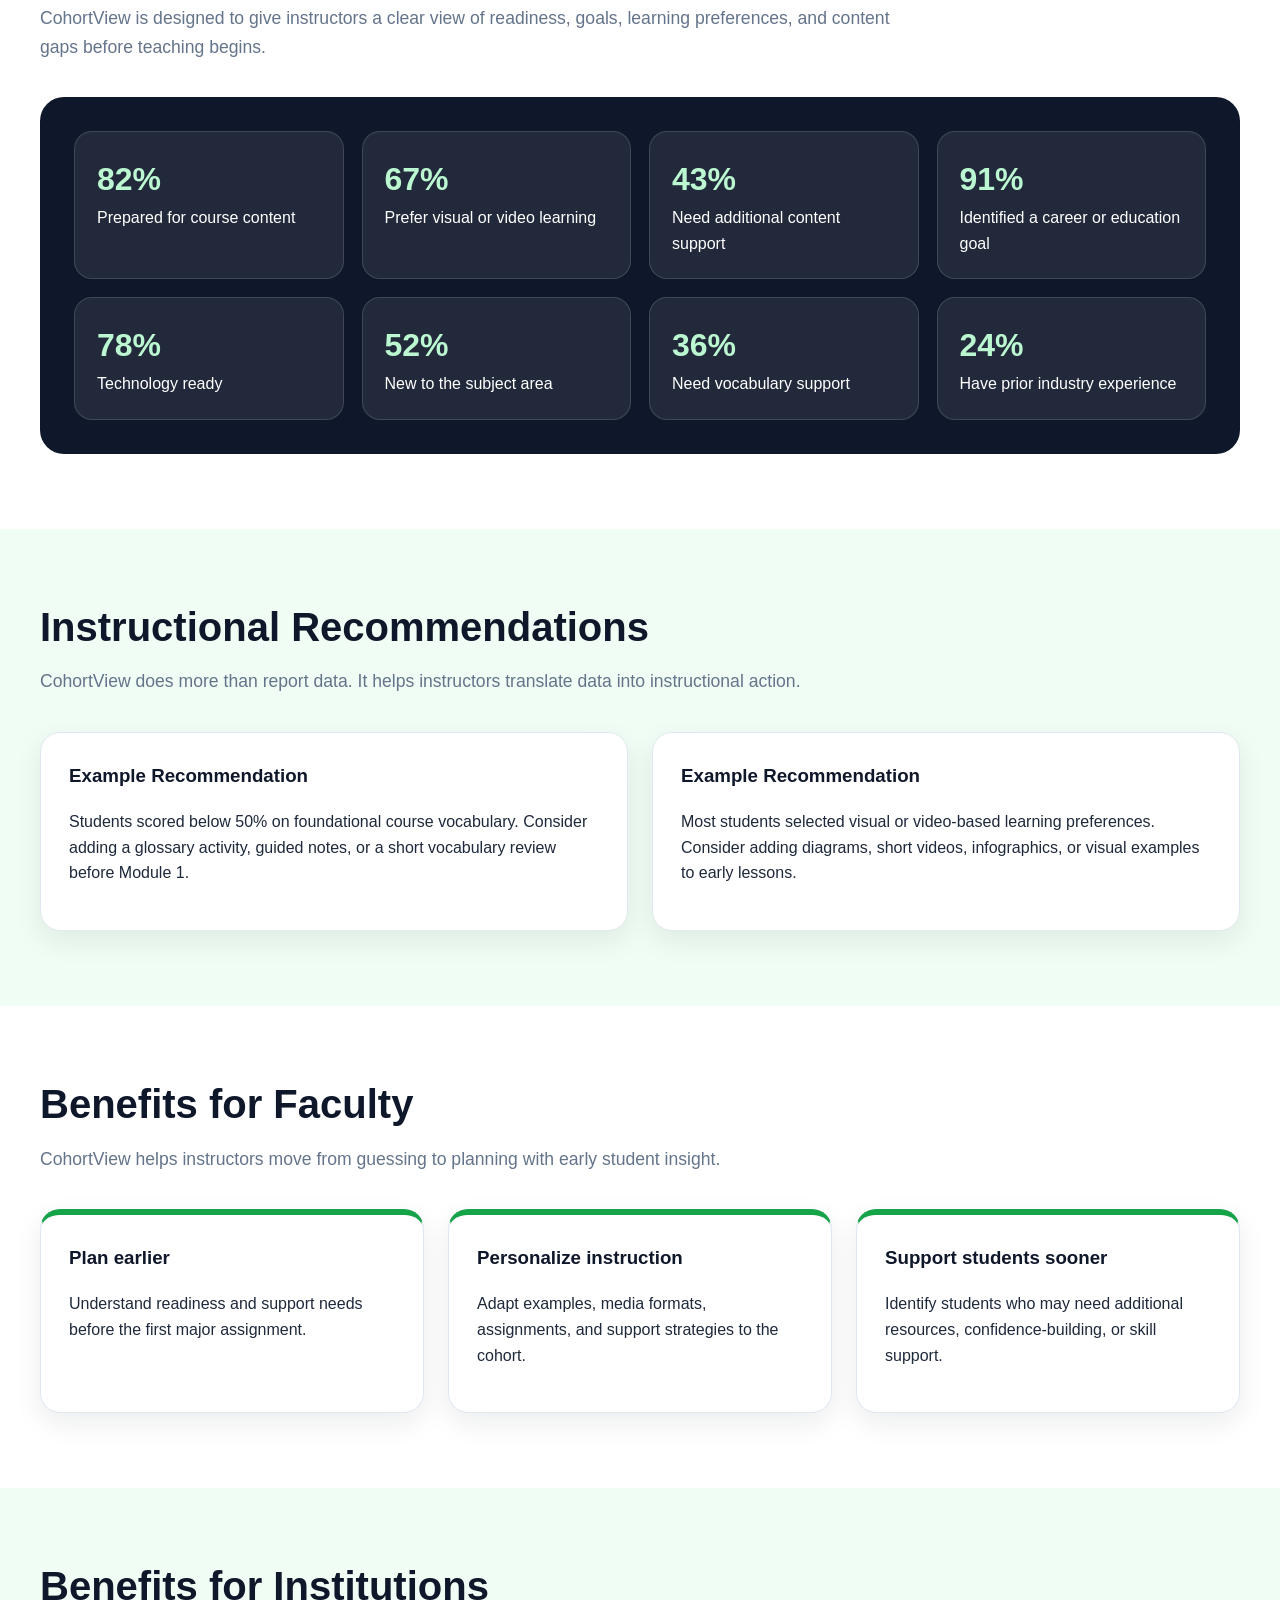
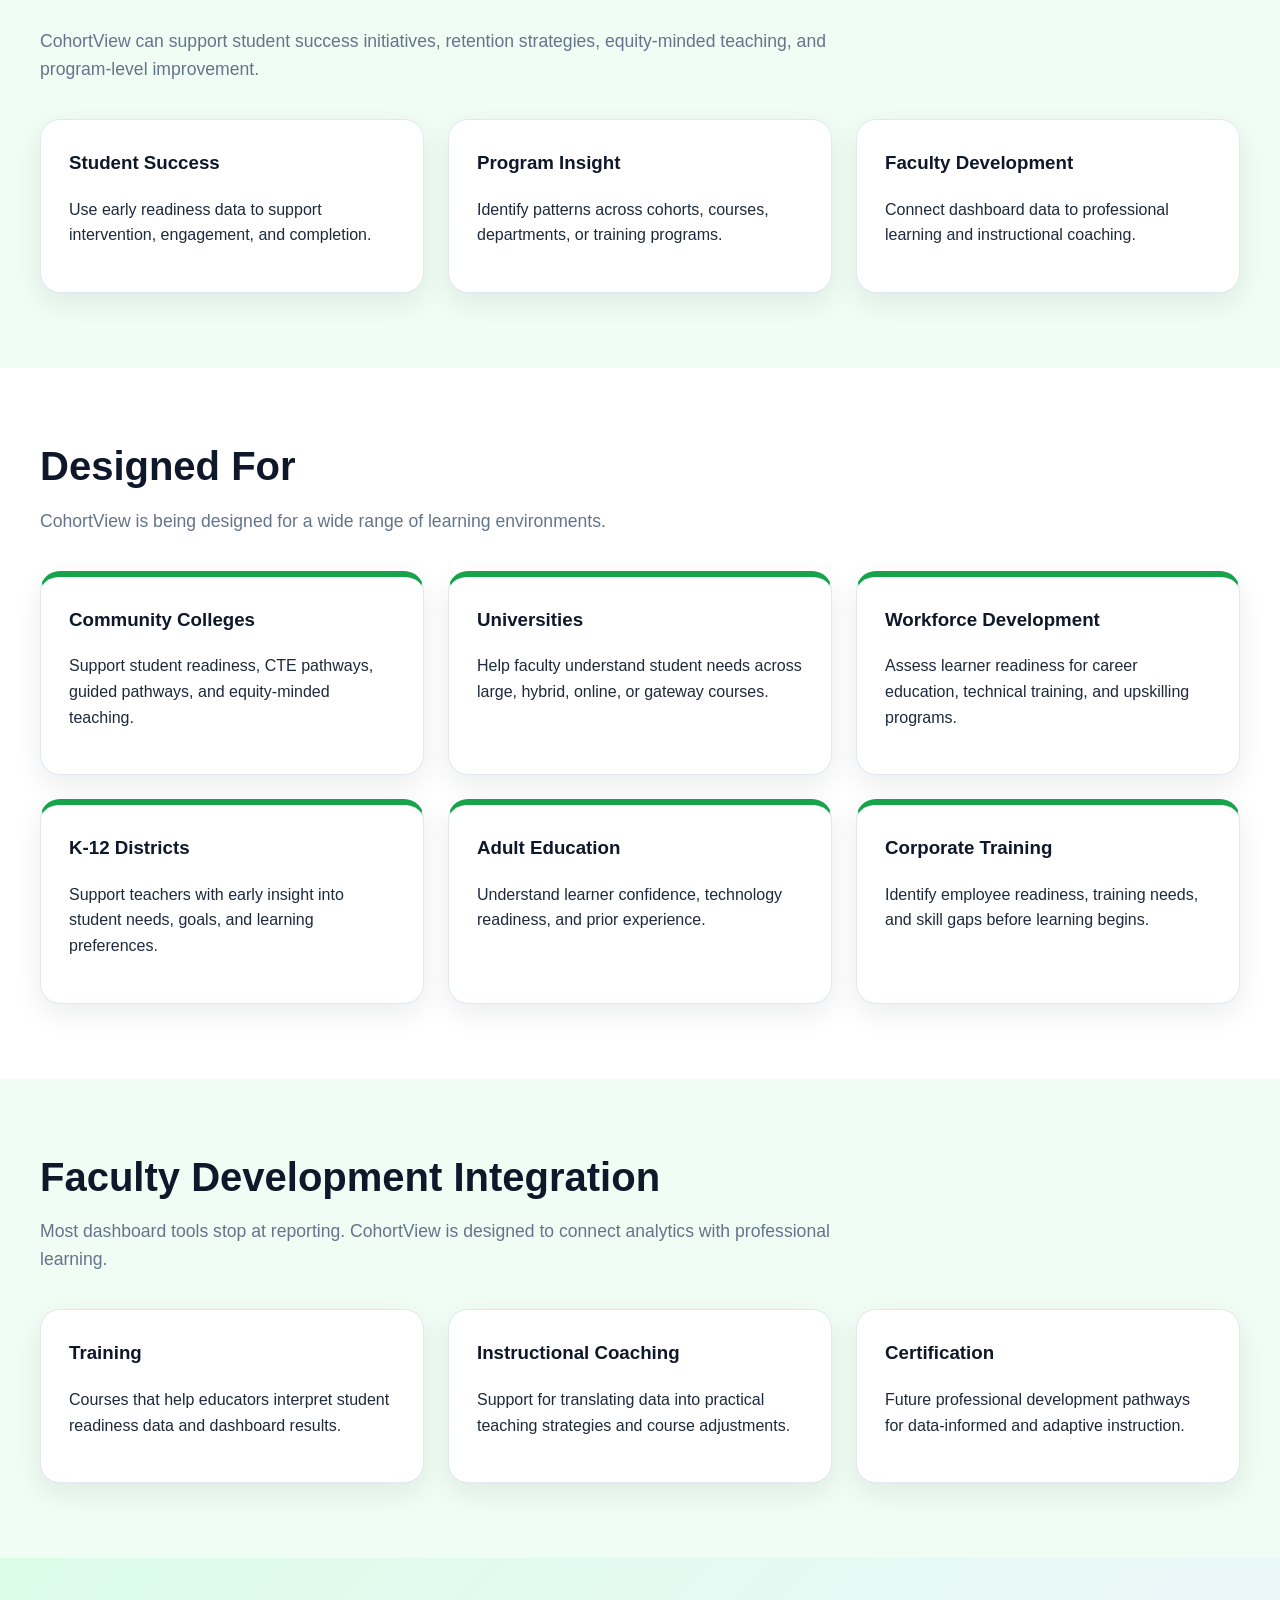
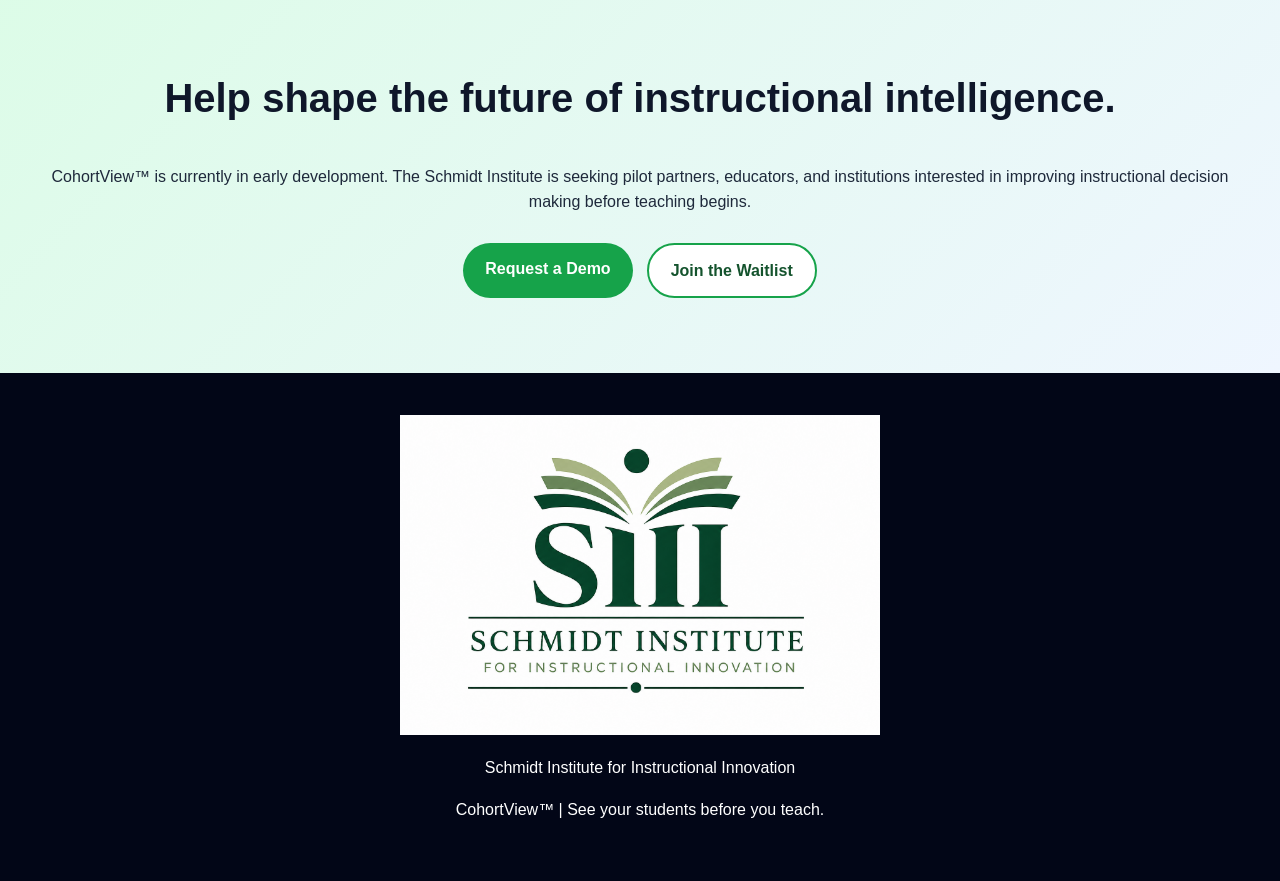
==== commit 36265dce: "Update cohortview.html" ====
--- a/cohortview.html
+++ b/cohortview.html
@@ -36,15 +36,9 @@
 <section class="page-title">
 <div class="container">
 
-<div style="
-display:grid;
-grid-template-columns:1.2fr 1fr;
-gap:60px;
-align-items:center;
-">
+<div style="display:grid; grid-template-columns:1.2fr 1fr; gap:60px; align-items:center;">
 
 <div>
-
 <h1>CohortView™</h1>
 
 <p style="font-size:1.5rem; margin-bottom:20px;">
@@ -55,25 +49,16 @@
 CohortView transforms formative assessment data into actionable instructional intelligence before instruction begins. Understand student readiness, learning preferences, educational goals, career aspirations, and content knowledge gaps before the first lesson is taught.
 </p>
 
-
-</div>
-
-<div style="text-align:center;">
-
-<img
-src="cohortview-logo.png"
-alt="CohortView Logo"
-style="
-max-width:650px;
-width:100%;
-height:auto;
-">
-
-</div>
-
-</div>
+<div class="button-row">
 <a href="contact.html" class="button button-primary">Request a Demo</a>
 <a href="contact.html" class="button button-secondary">Join Early Access</a>
+</div>
+</div>
+
+<div style="text-align:center;">
+<img src="cohortview-logo.png" alt="CohortView Logo" style="max-width:650px; width:100%; height:auto;">
+</div>
+
 </div>
 
 </div>
@@ -245,47 +230,17 @@
 <div class="kpi-panel">
 
 <div class="kpi-grid">
-<div class="kpi">
-<strong>82%</strong>
-Prepared for course content
-</div>
-
-<div class="kpi">
-<strong>67%</strong>
-Prefer visual or video learning
-</div>
-
-<div class="kpi">
-<strong>43%</strong>
-Need additional content support
-</div>
-
-<div class="kpi">
-<strong>91%</strong>
-Identified a career or education goal
-</div>
+<div class="kpi"><strong>82%</strong>Prepared for course content</div>
+<div class="kpi"><strong>67%</strong>Prefer visual or video learning</div>
+<div class="kpi"><strong>43%</strong>Need additional content support</div>
+<div class="kpi"><strong>91%</strong>Identified a career or education goal</div>
 </div>
 
 <div class="kpi-grid" style="margin-top:18px;">
-<div class="kpi">
-<strong>78%</strong>
-Technology ready
-</div>
-
-<div class="kpi">
-<strong>52%</strong>
-New to the subject area
-</div>
-
-<div class="kpi">
-<strong>36%</strong>
-Need vocabulary support
-</div>
-
-<div class="kpi">
-<strong>24%</strong>
-Have prior industry experience
-</div>
+<div class="kpi"><strong>78%</strong>Technology ready</div>
+<div class="kpi"><strong>52%</strong>New to the subject area</div>
+<div class="kpi"><strong>36%</strong>Need vocabulary support</div>
+<div class="kpi"><strong>24%</strong>Have prior industry experience</div>
 </div>
 
 </div>
@@ -450,9 +405,8 @@
 </div>
 </section>
 
-<footer class="footer">
-
-<img src="siii-logo-new.png" alt="SIII Logo" style="width:320px;">
+<footer class="footer compact-footer">
+<img src="siii-logo-new.png" alt="SIII Logo">
 <p>Schmidt Institute for Instructional Innovation</p>
 <p>CohortView™ | See your students before you teach.</p>
 </footer>
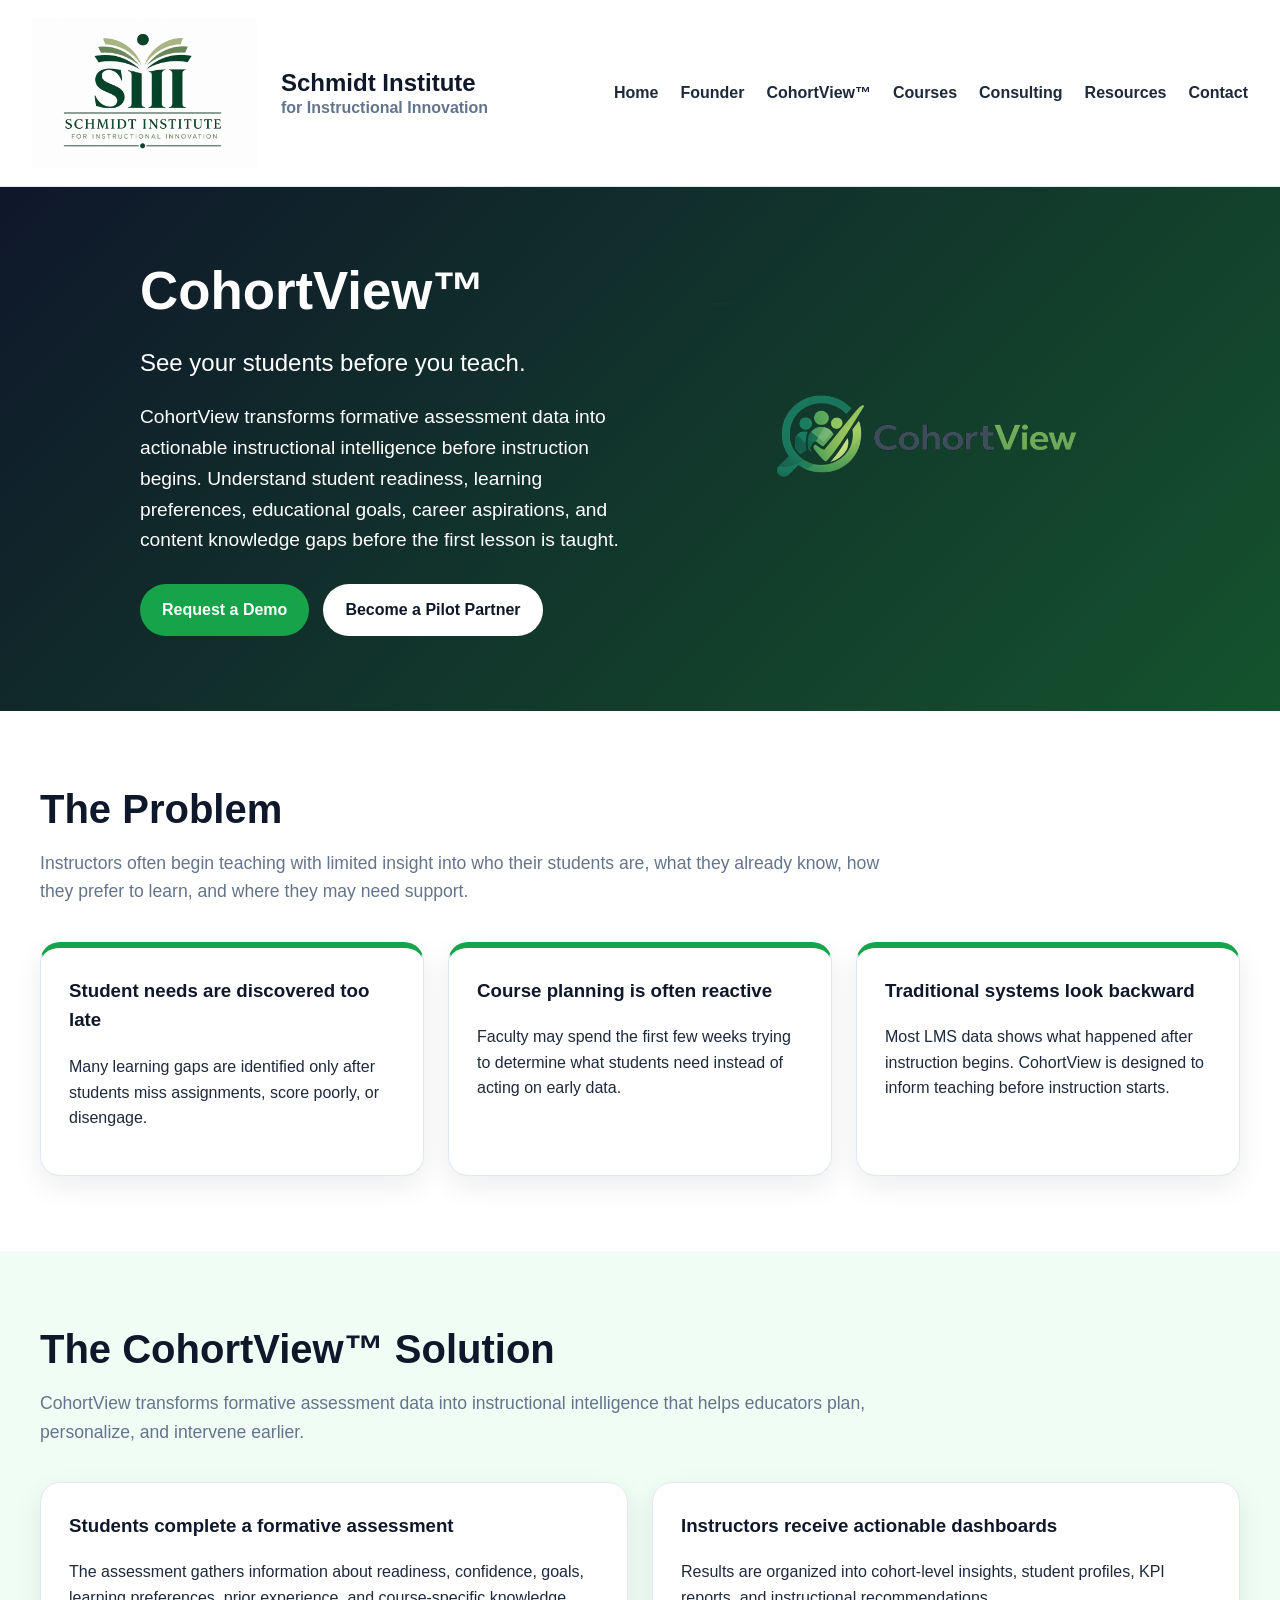
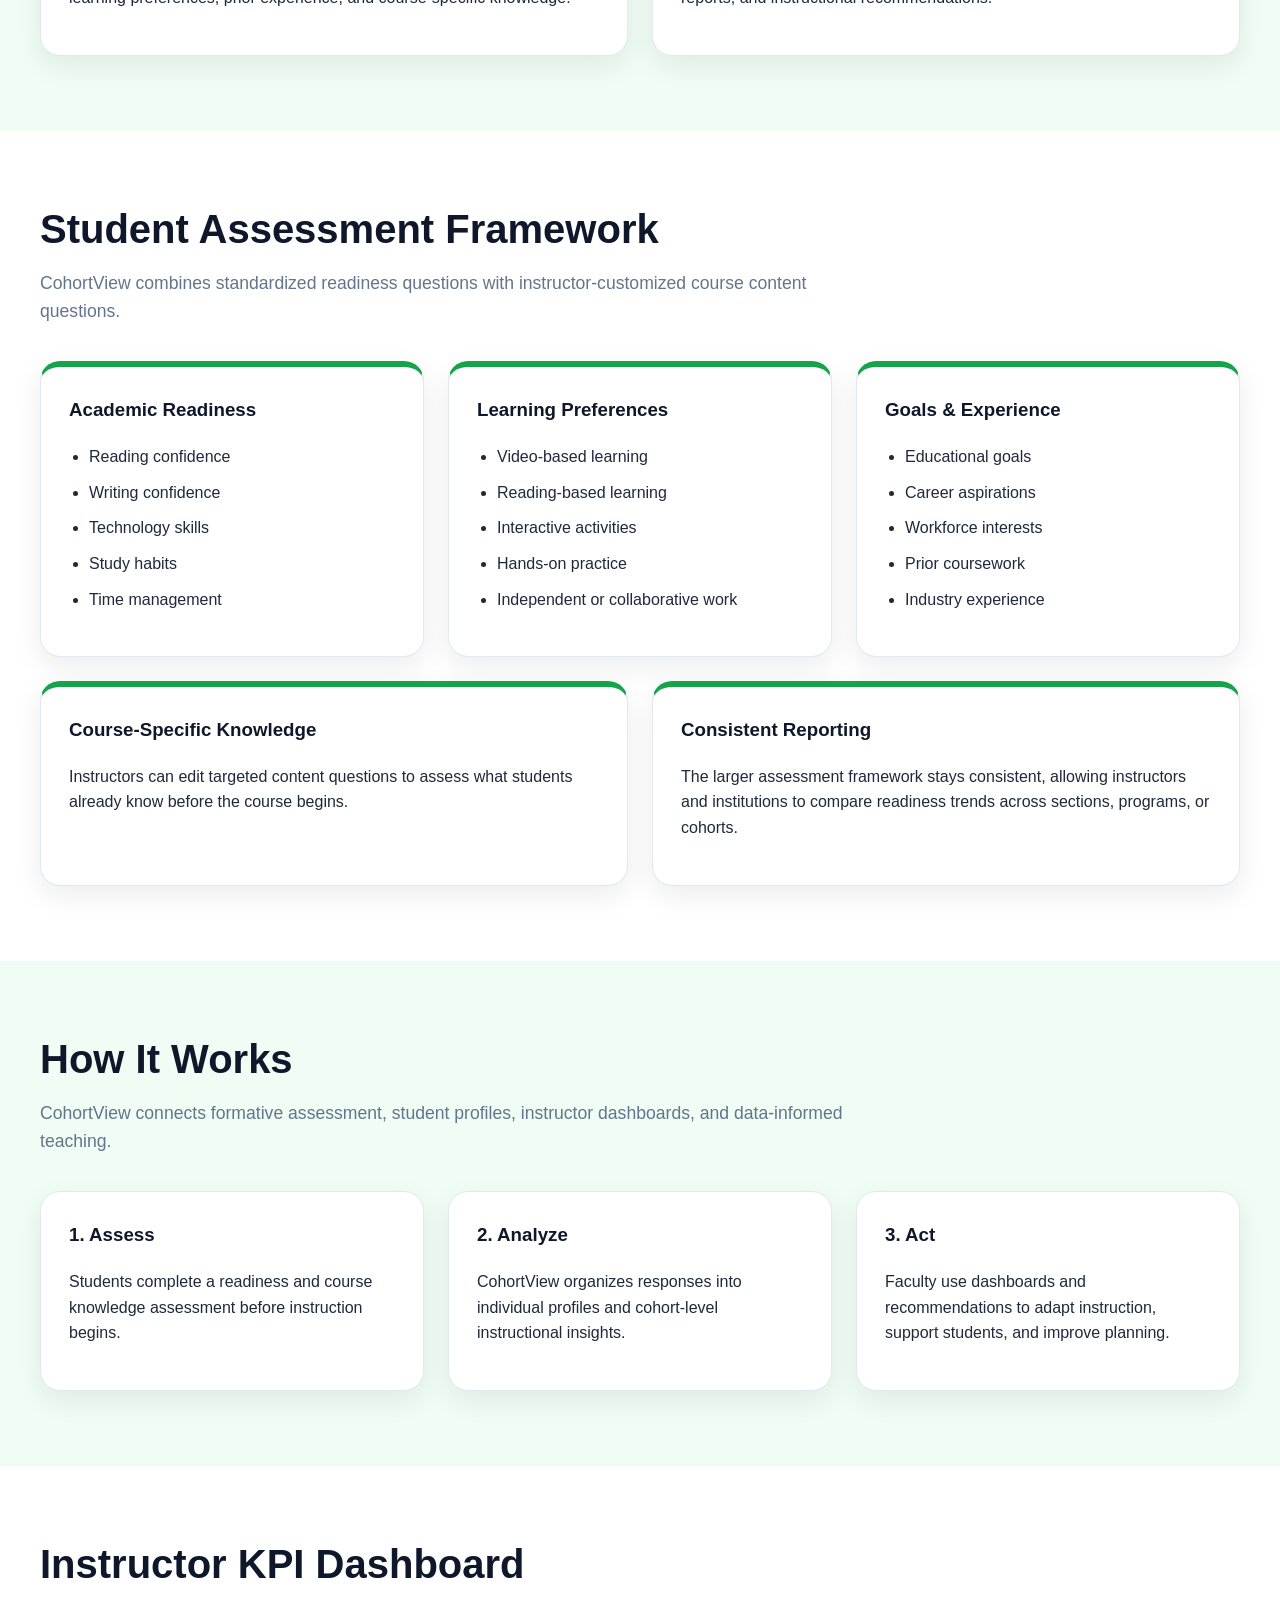
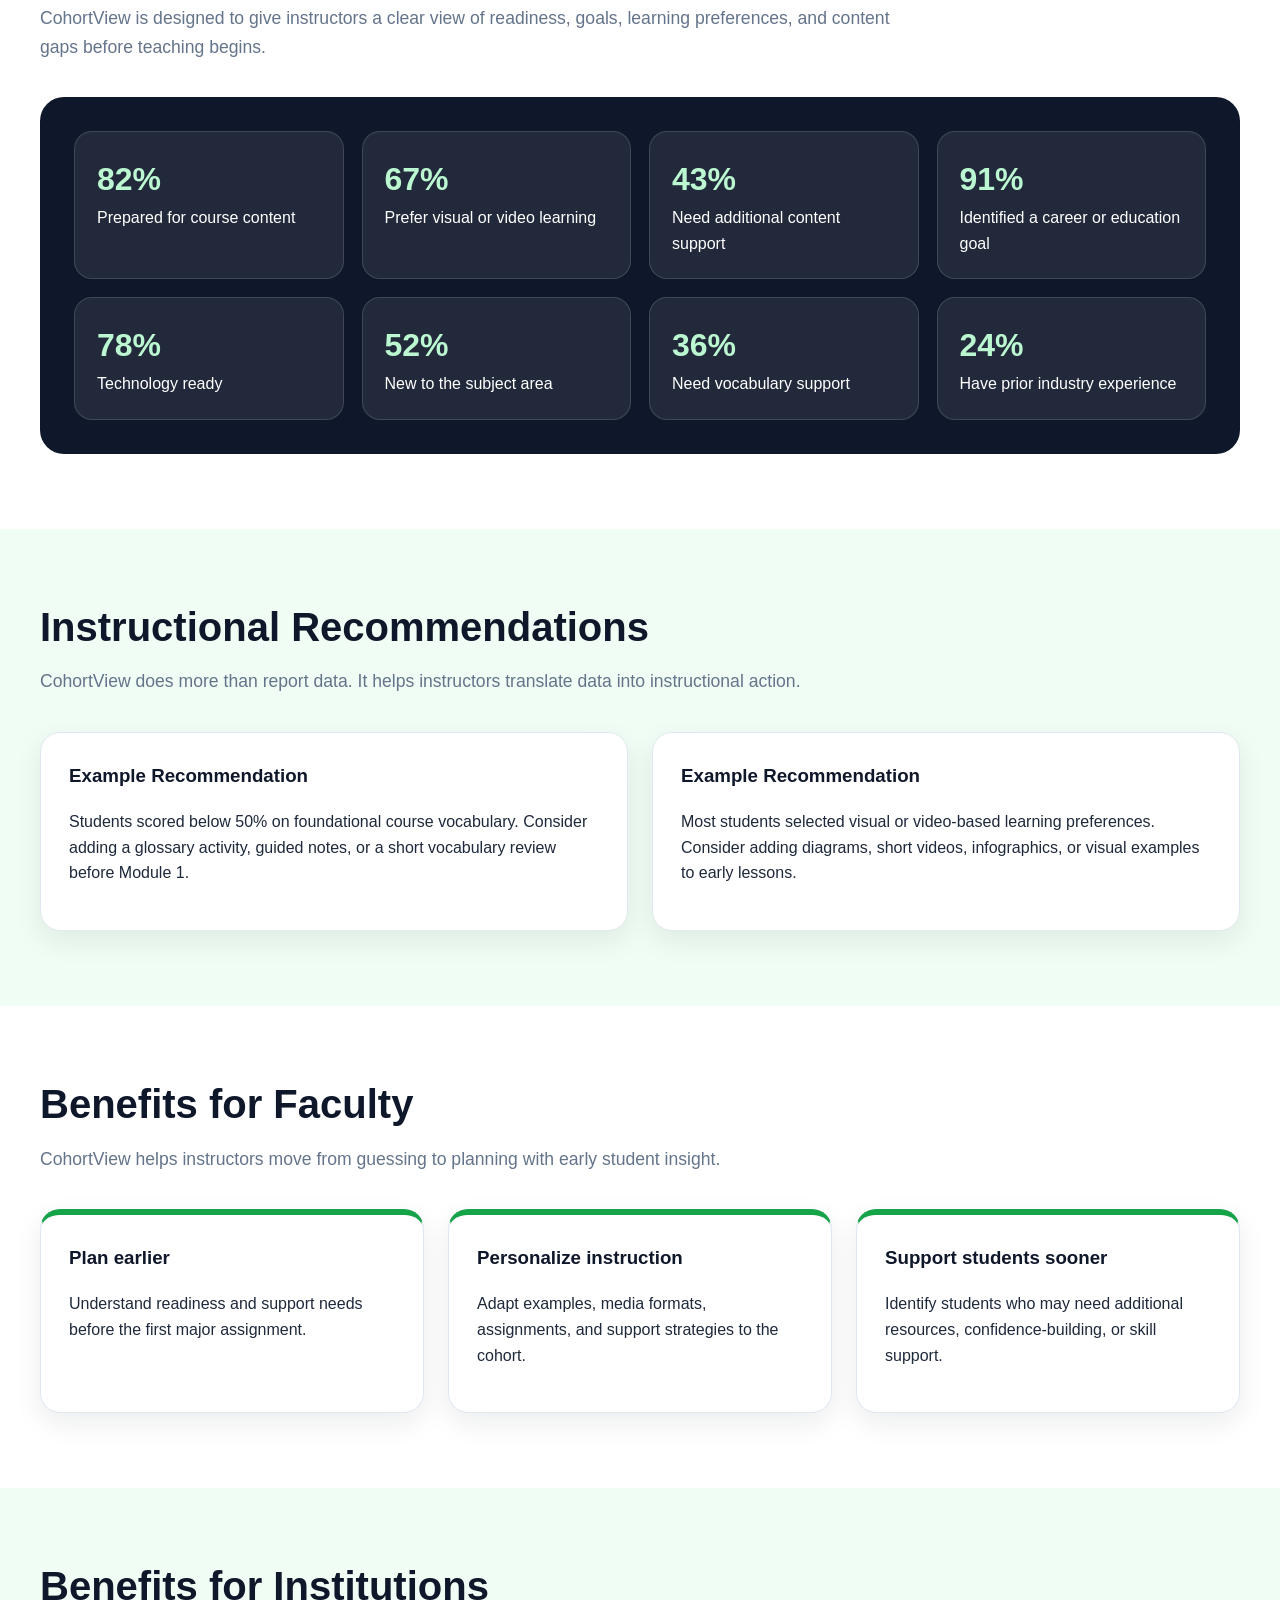
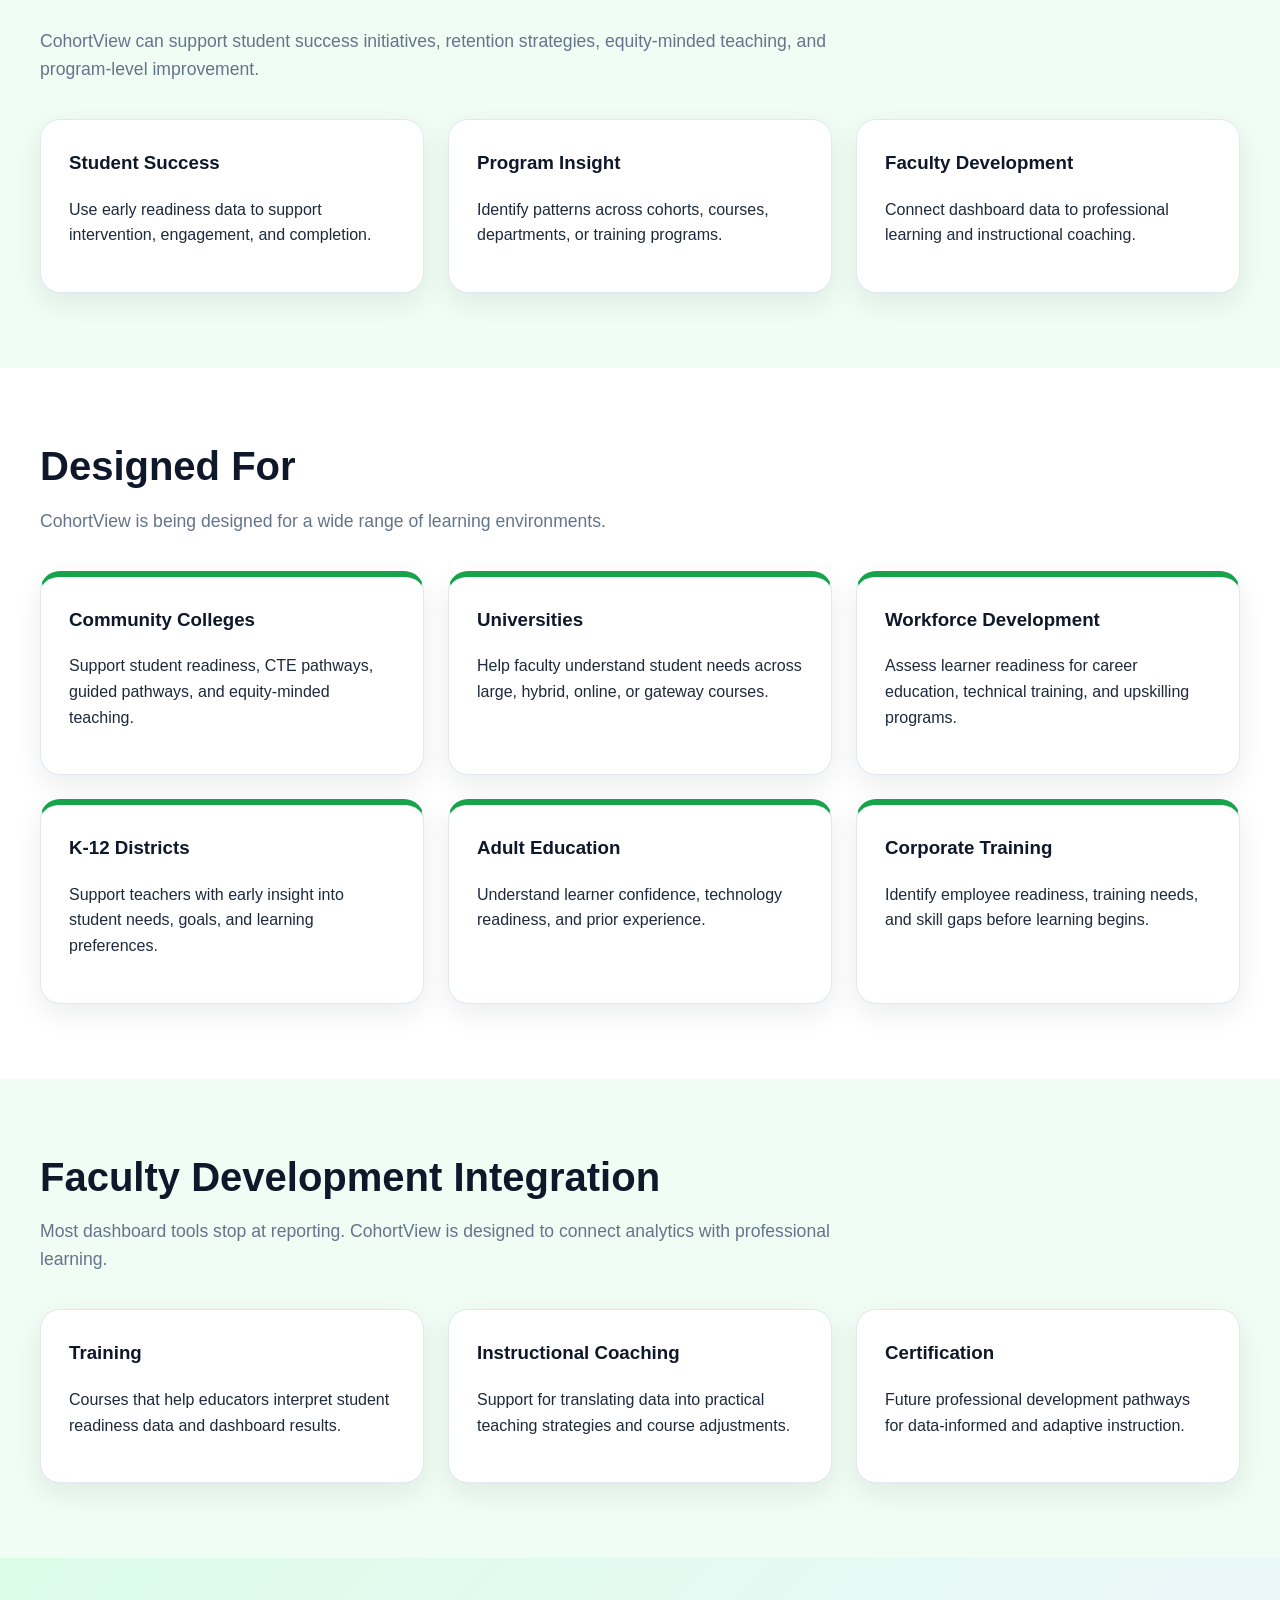
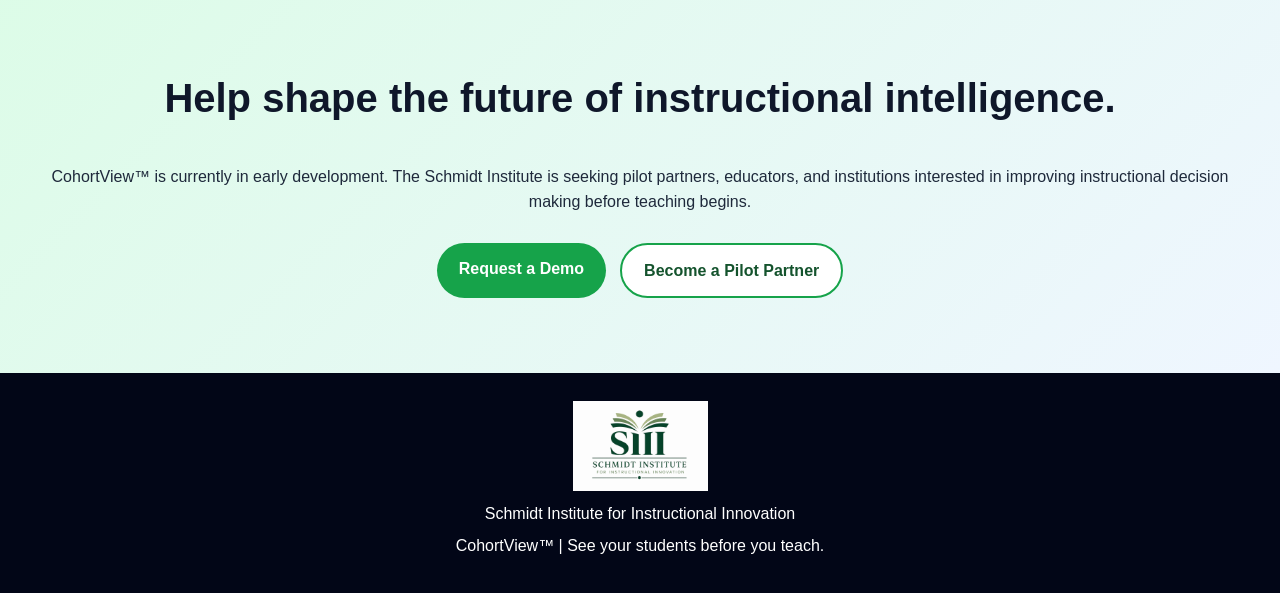
==== commit 4031012d: "Update cohortview.html" ====
--- a/cohortview.html
+++ b/cohortview.html
@@ -51,7 +51,7 @@
 
 <div class="button-row">
 <a href="contact.html" class="button button-primary">Request a Demo</a>
-<a href="contact.html" class="button button-secondary">Join Early Access</a>
+<a href="contact.html" class="button button-secondary">Become a Pilot Partner</a>
 </div>
 </div>
 
@@ -399,7 +399,7 @@
 
 <div class="button-row" style="justify-content:center;">
 <a href="contact.html" class="button button-primary">Request a Demo</a>
-<a href="contact.html" class="button button-outline">Join the Waitlist</a>
+<a href="contact.html" class="button button-outline">Become a Pilot Partner</a>
 </div>
 
 </div>
--- a/style.css
+++ b/style.css
@@ -344,3 +344,16 @@
     font-size: 1.2rem;
   }
 }
+.compact-footer {
+  padding: 28px 24px;
+}
+
+.compact-footer img {
+  width: 135px;
+  height: auto;
+  margin-bottom: 10px;
+}
+
+.compact-footer p {
+  margin: 6px 0;
+}
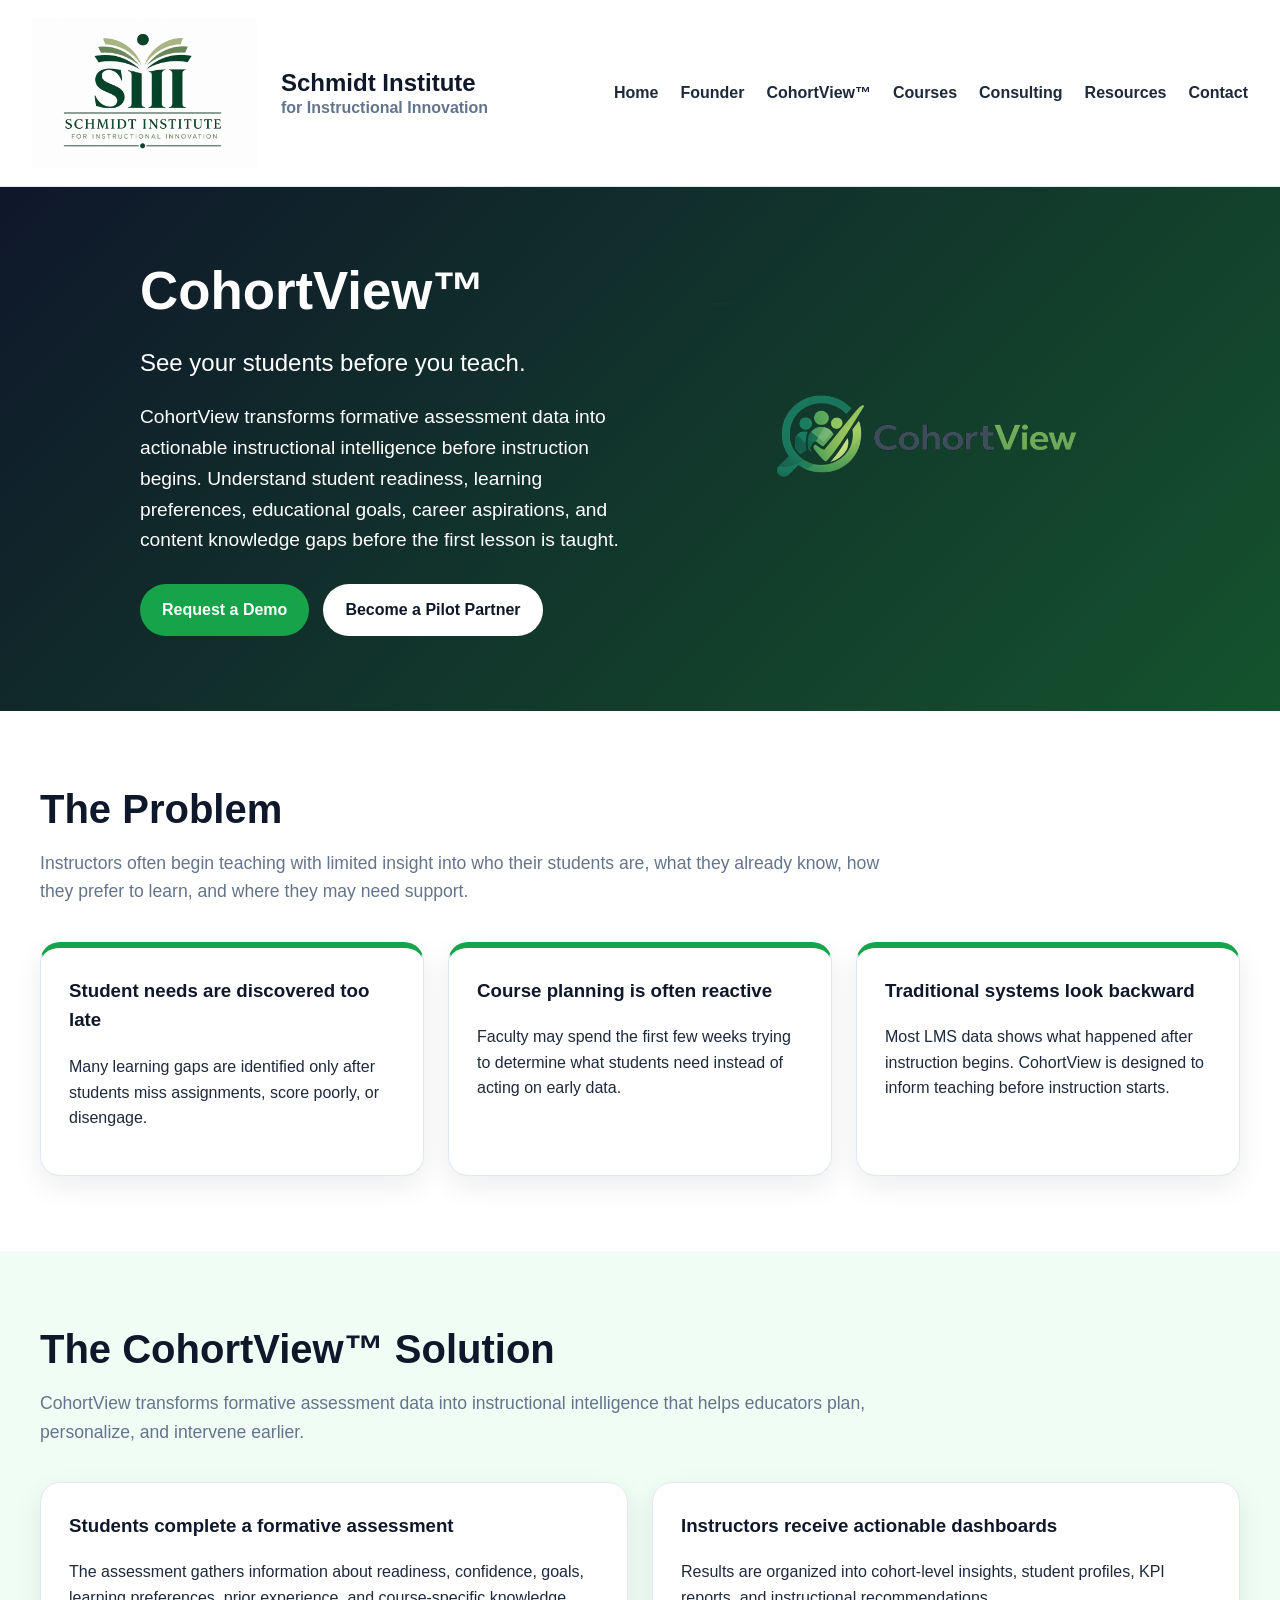
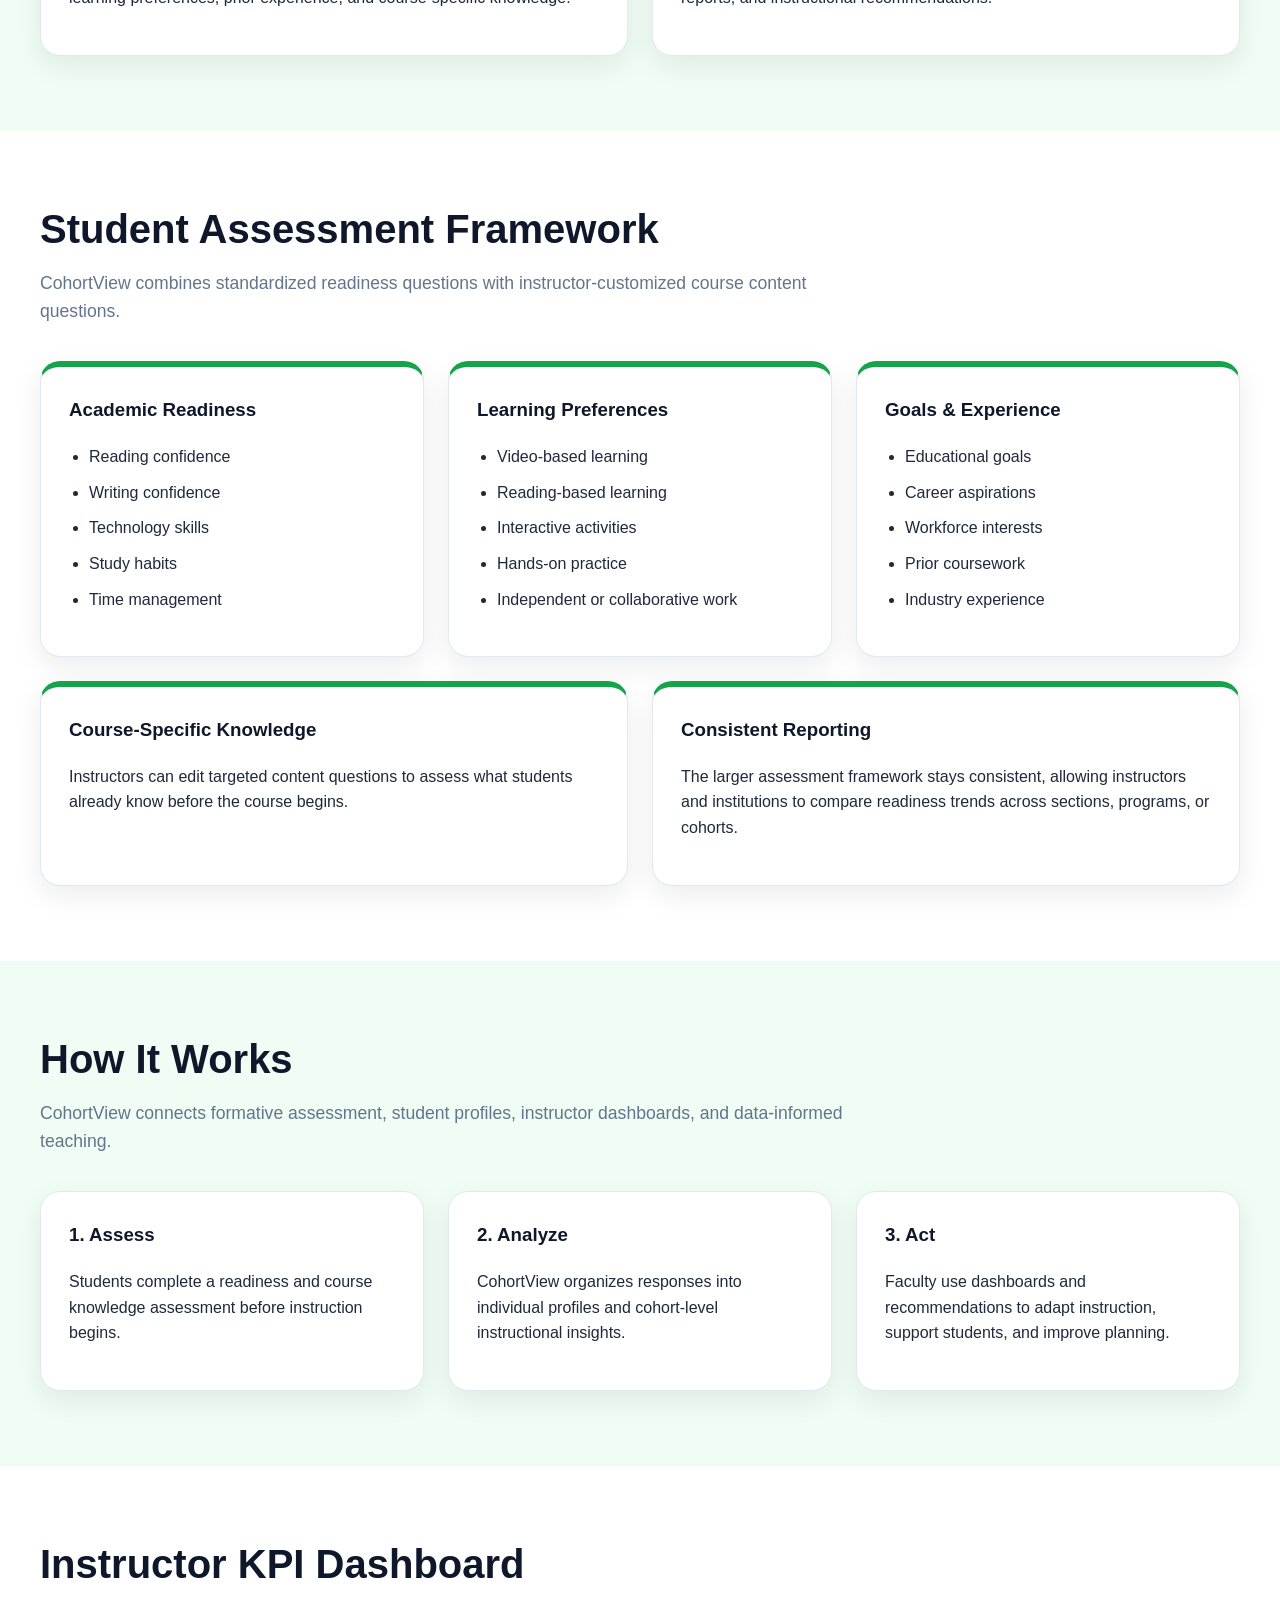
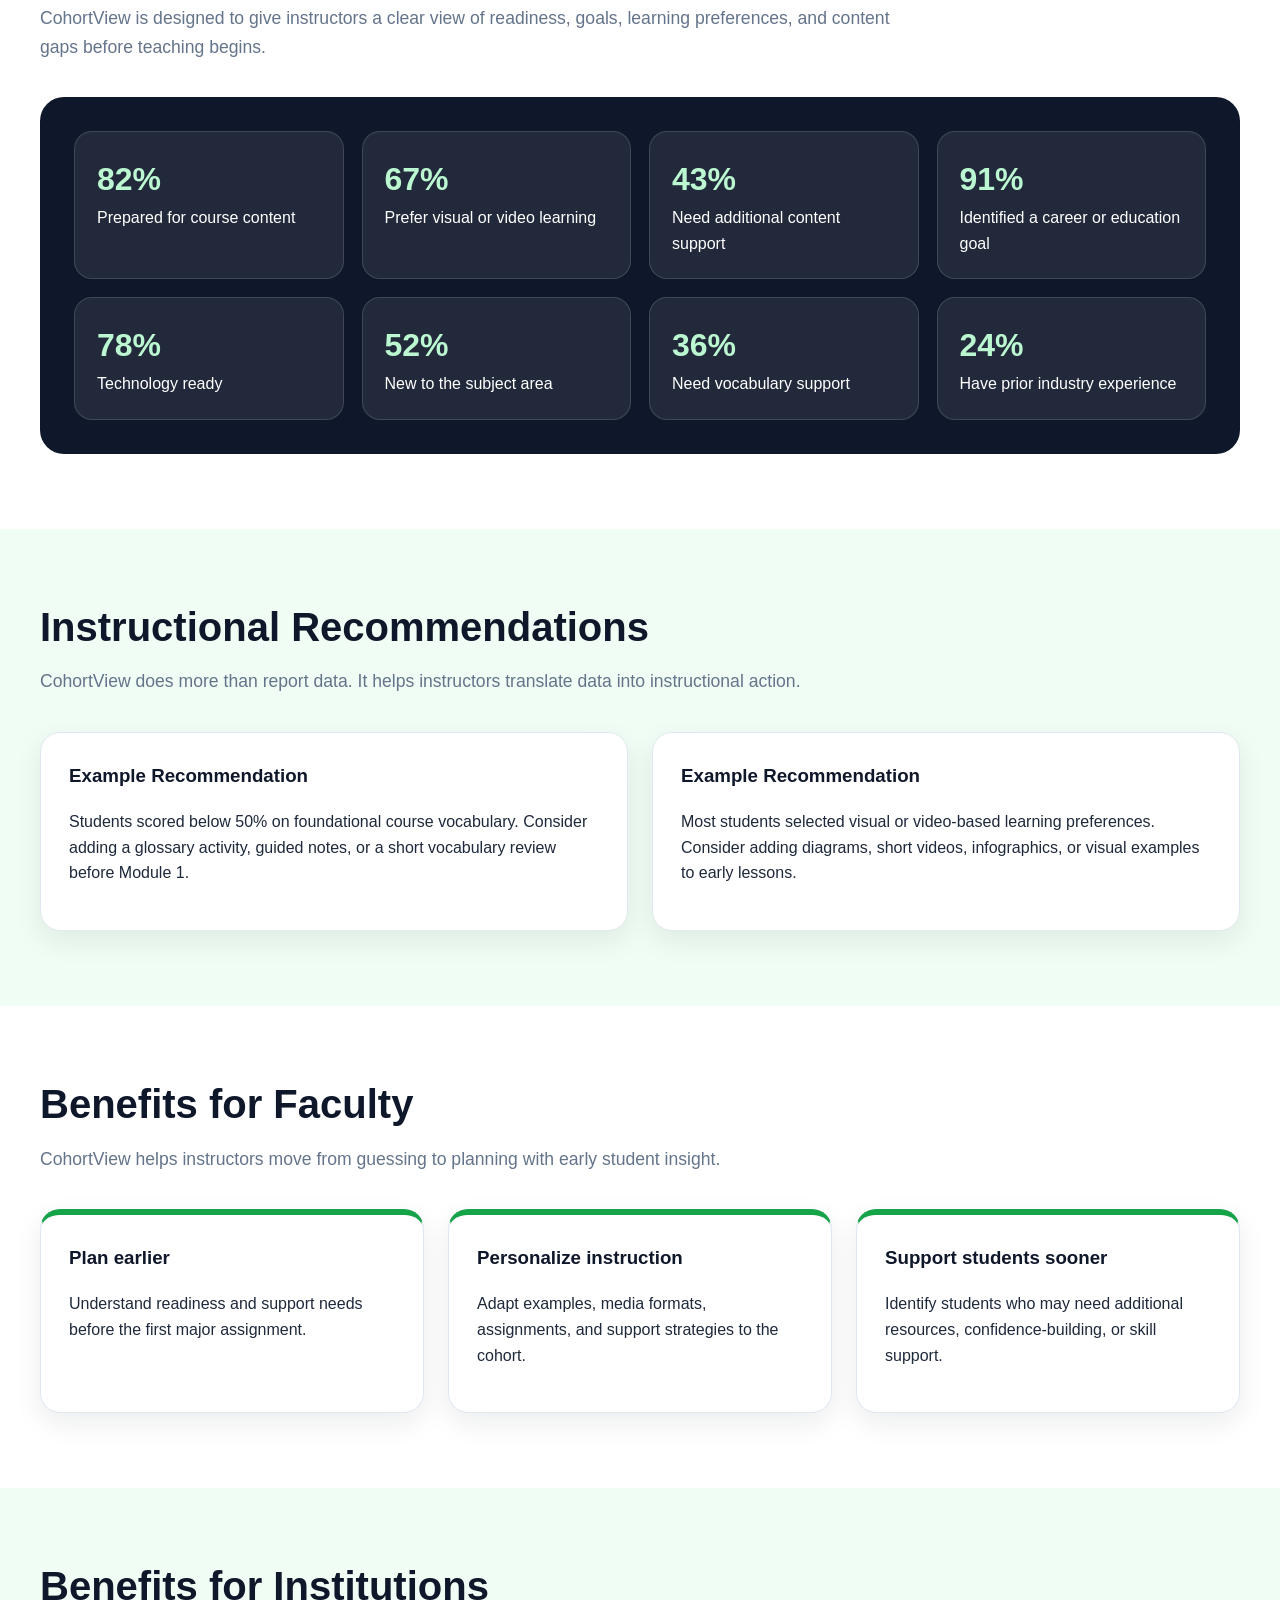
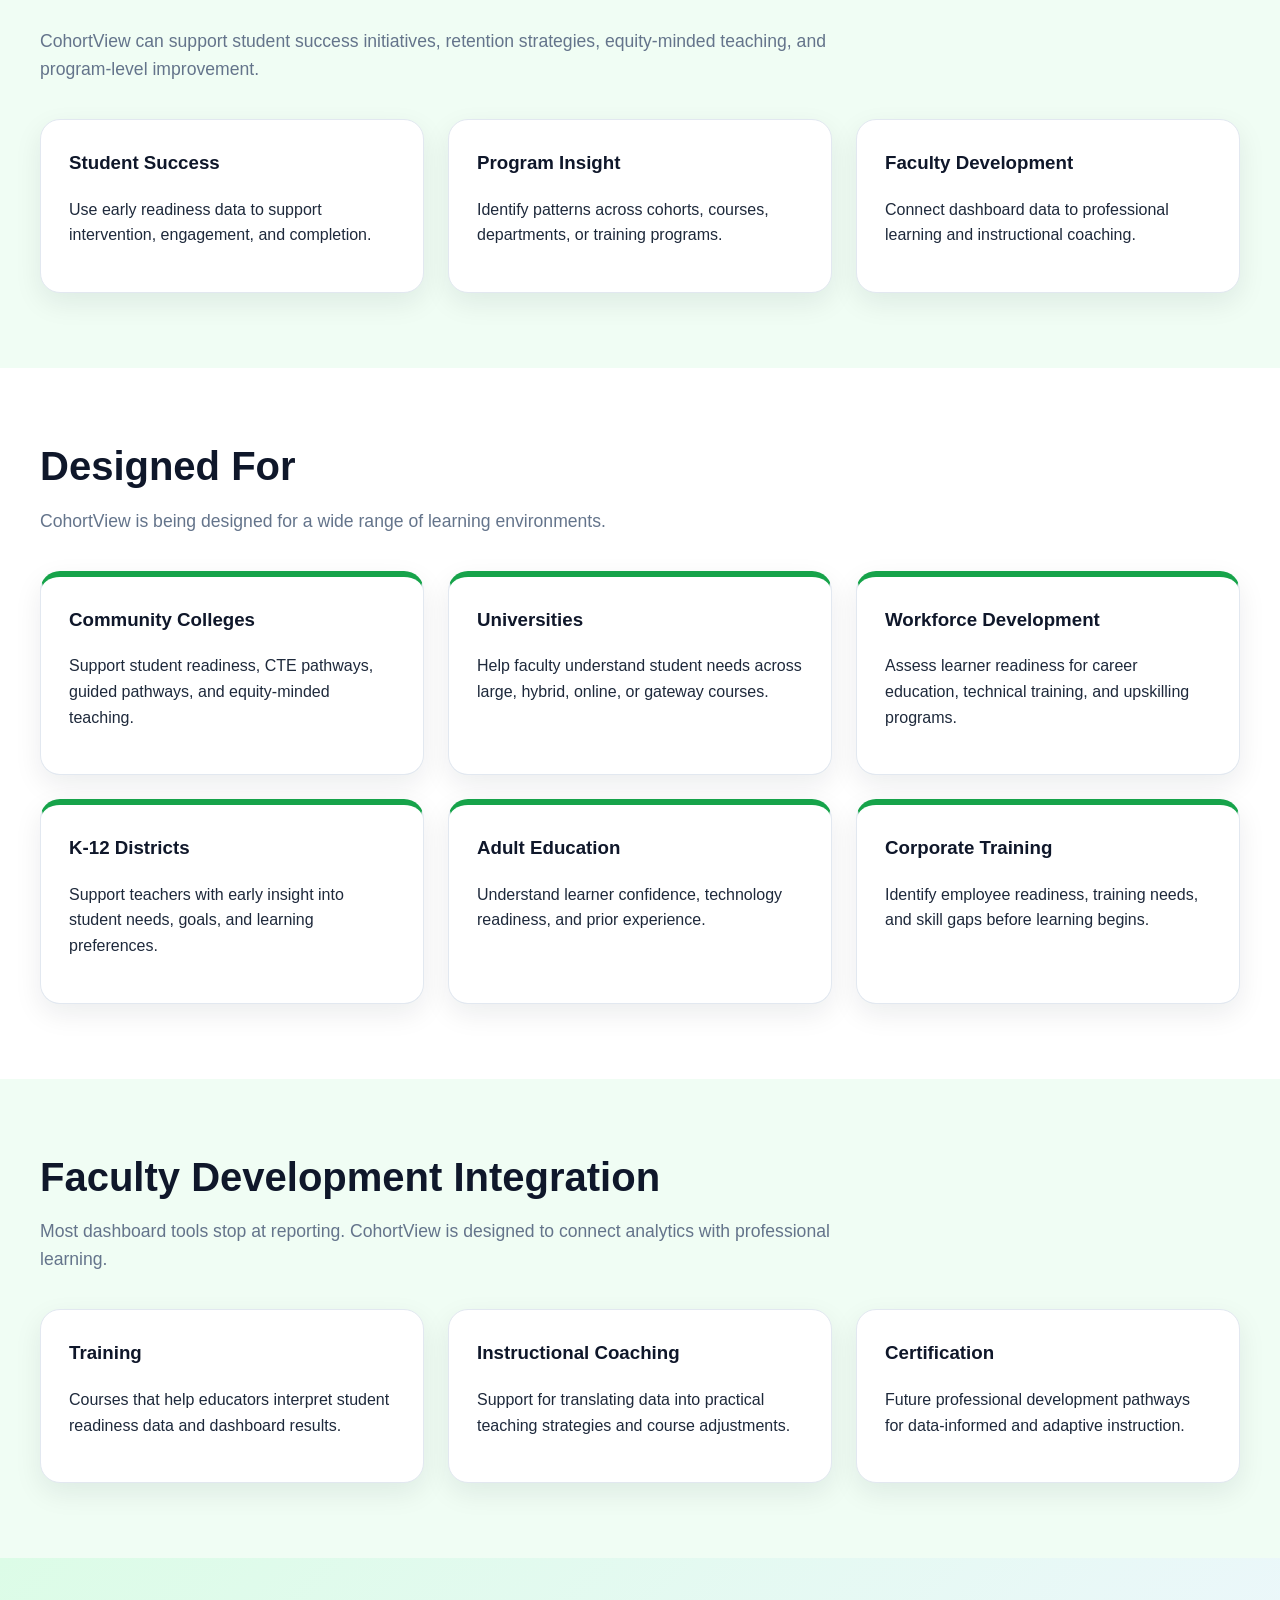
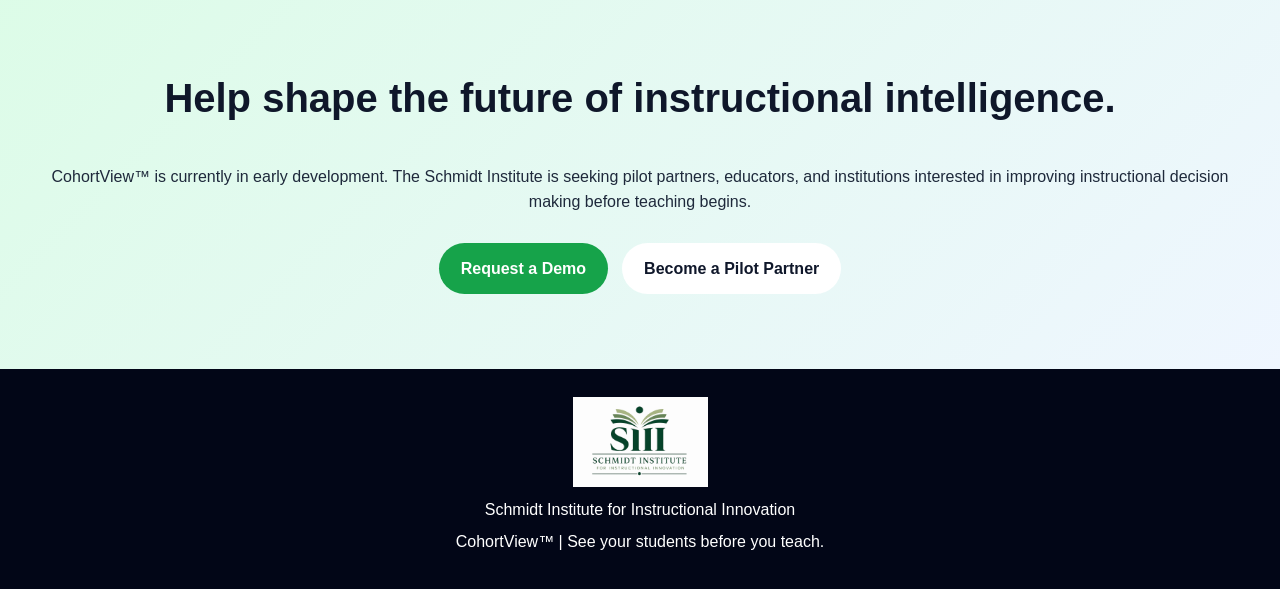
==== commit a033720e: "Update cohortview.html" ====
--- a/cohortview.html
+++ b/cohortview.html
@@ -50,8 +50,8 @@
 </p>
 
 <div class="button-row">
-<a href="contact.html" class="button button-primary">Request a Demo</a>
-<a href="contact.html" class="button button-secondary">Become a Pilot Partner</a>
+<a href="contact.html?interest=demo" class="button button-primary">Request a Demo</a>
+<a href="contact.html?interest=pilot" class="button button-secondary">Become a Pilot Partner</a>
 </div>
 </div>
 
@@ -398,8 +398,8 @@
 </p>
 
 <div class="button-row" style="justify-content:center;">
-<a href="contact.html" class="button button-primary">Request a Demo</a>
-<a href="contact.html" class="button button-outline">Become a Pilot Partner</a>
+<a href="contact.html?interest=demo" class="button button-primary">Request a Demo</a>
+<a href="contact.html?interest=pilot" class="button button-secondary">Become a Pilot Partner</a>
 </div>
 
 </div>
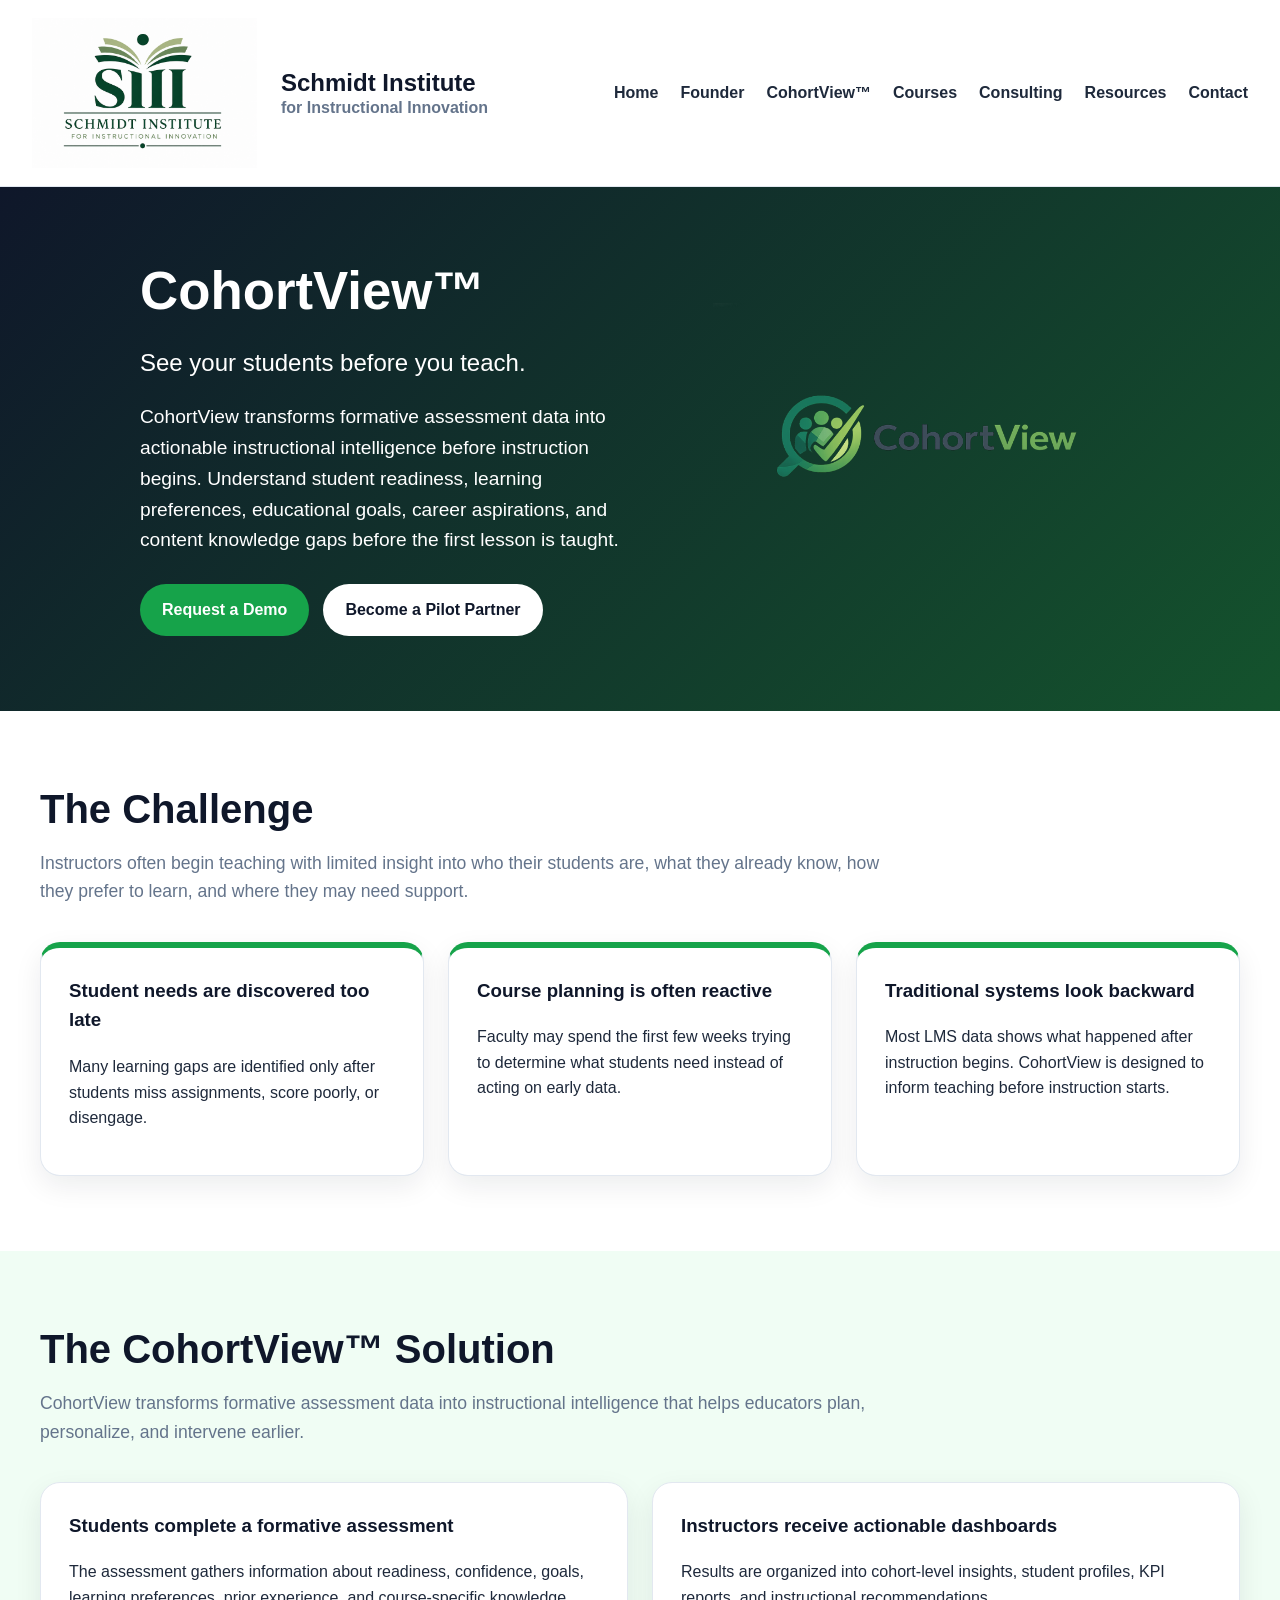
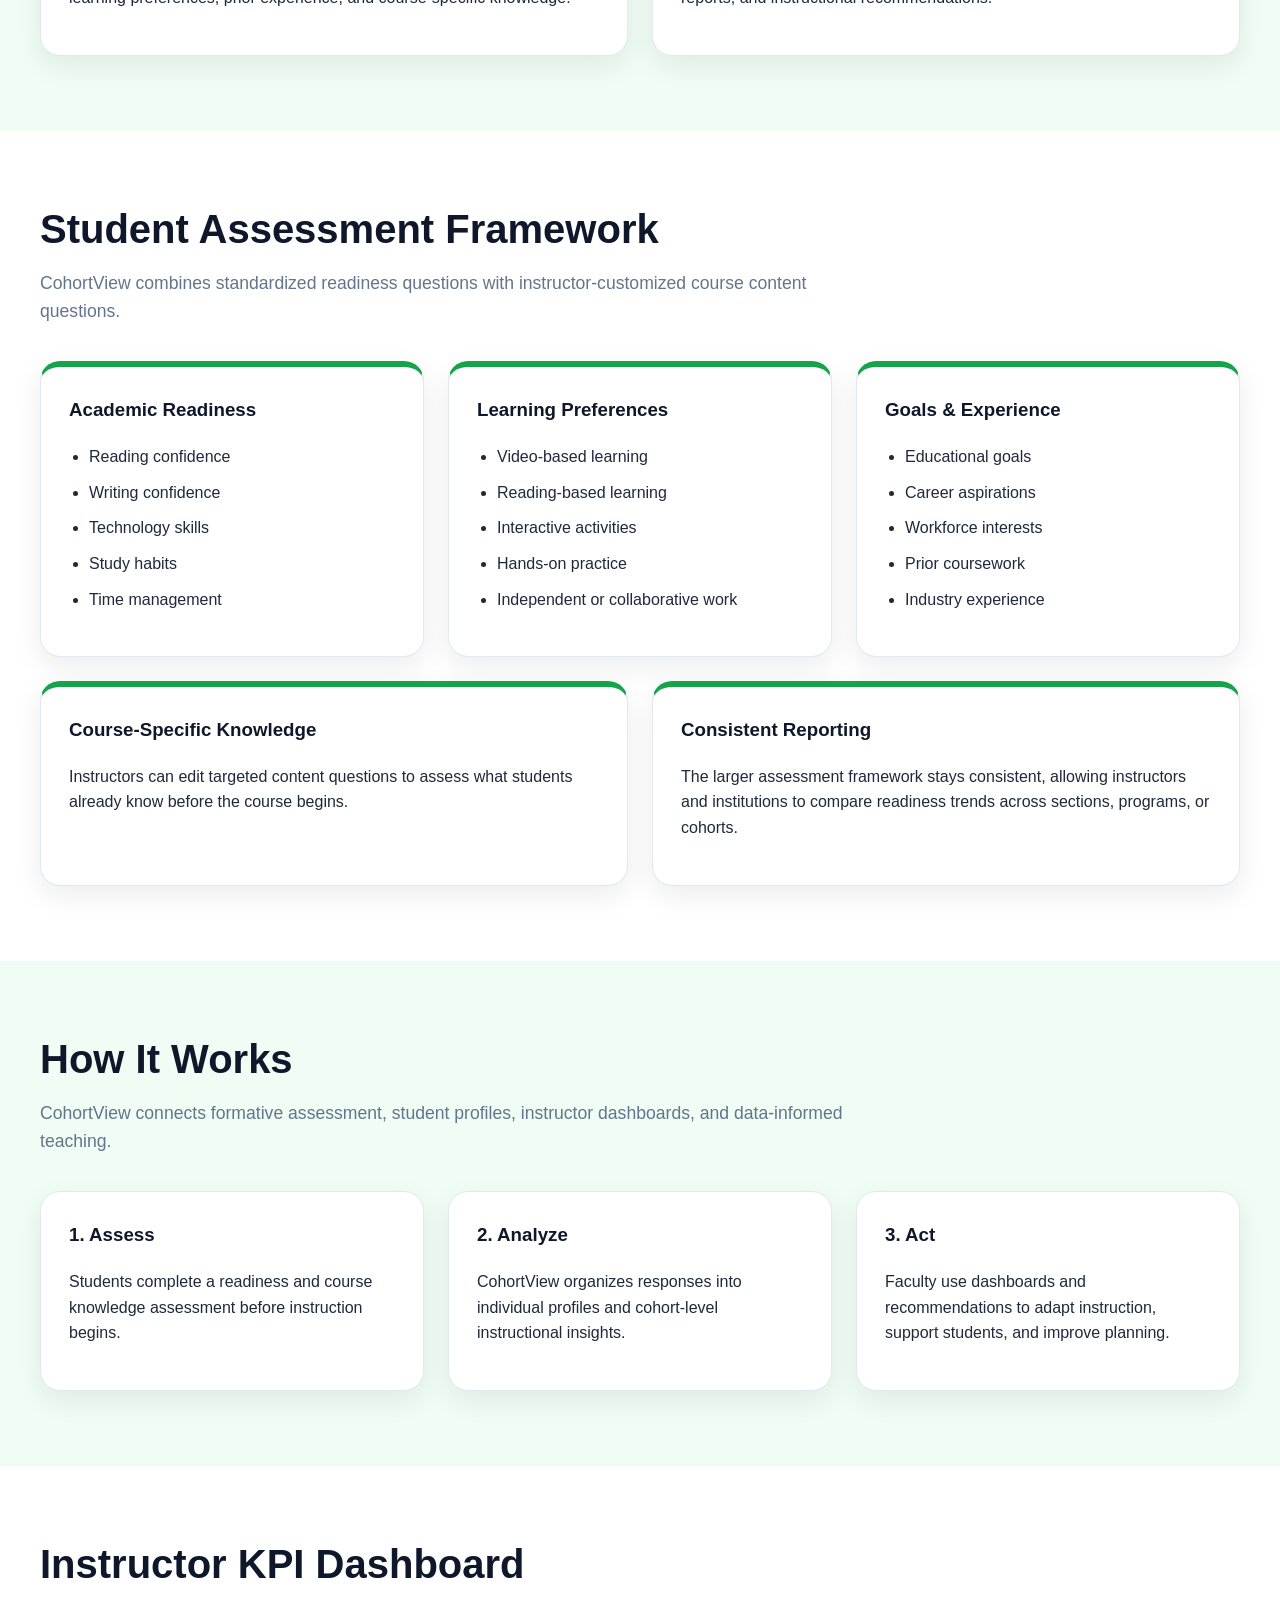
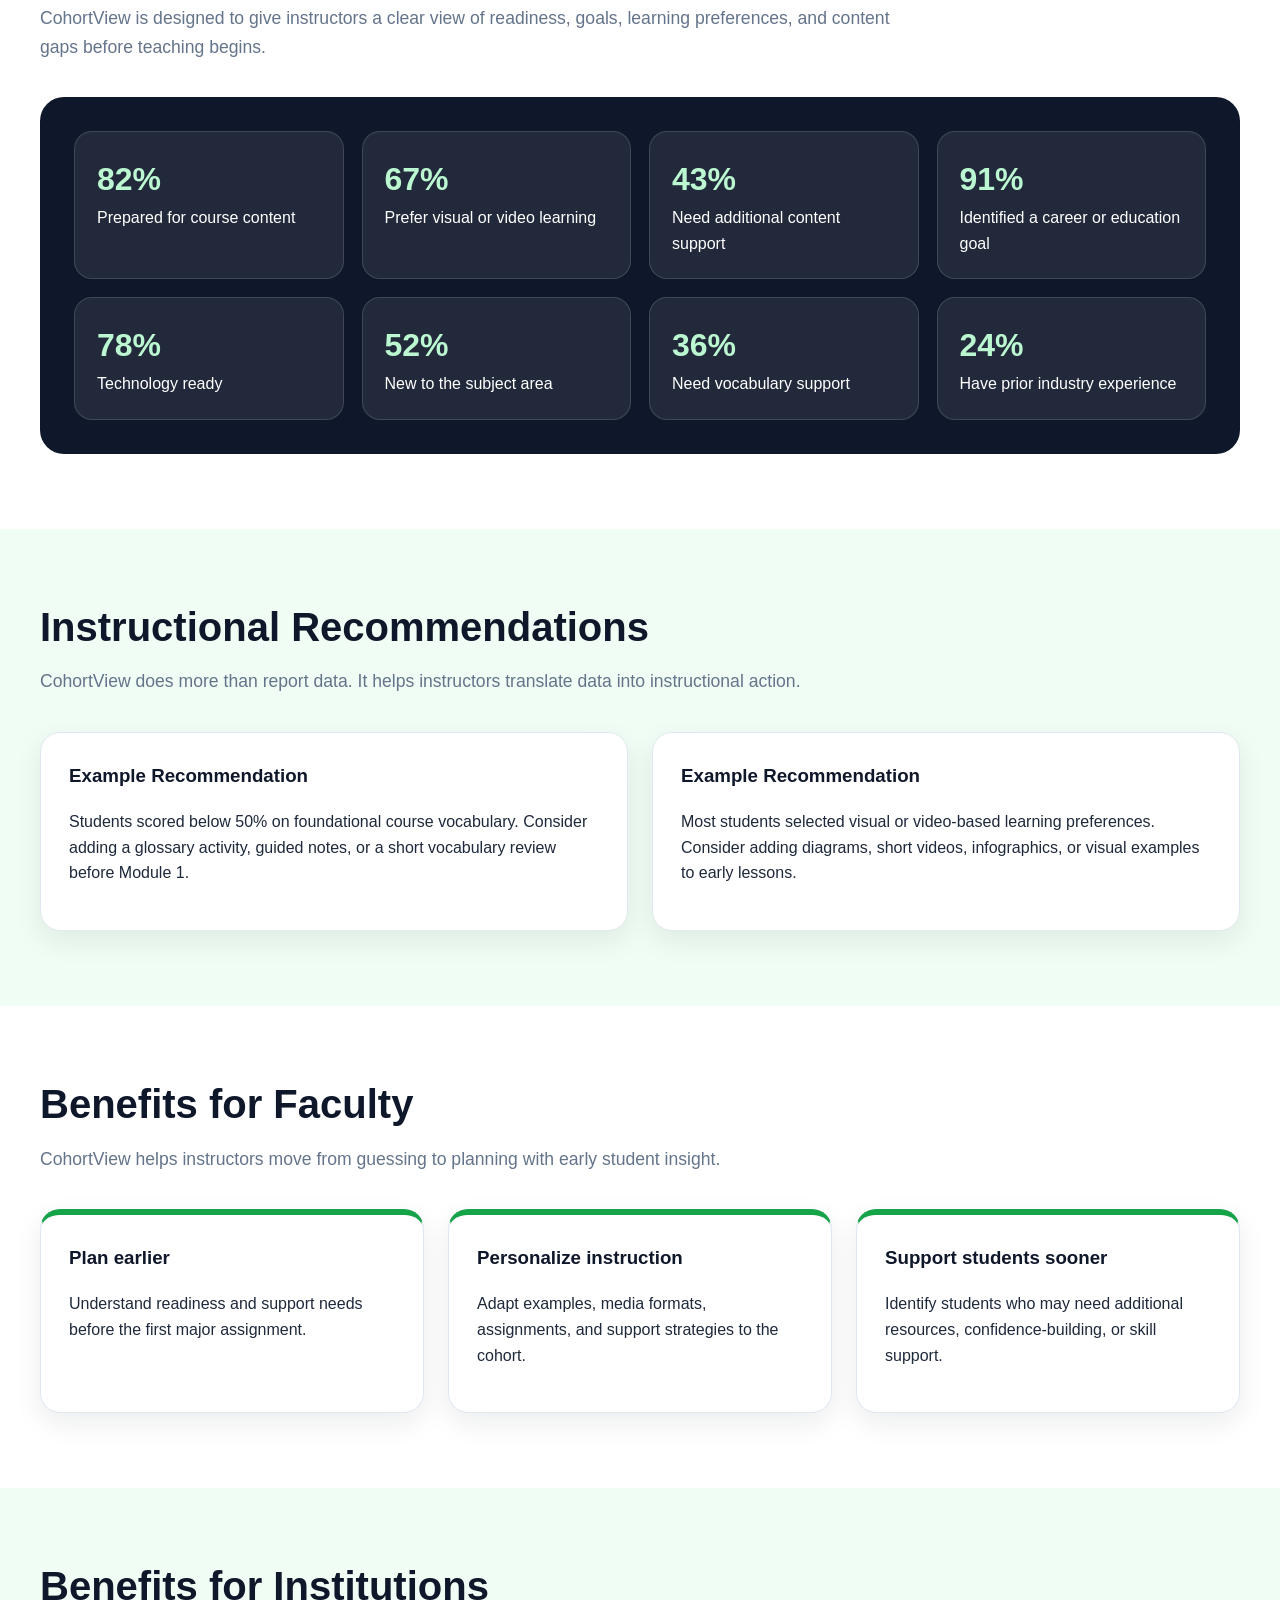
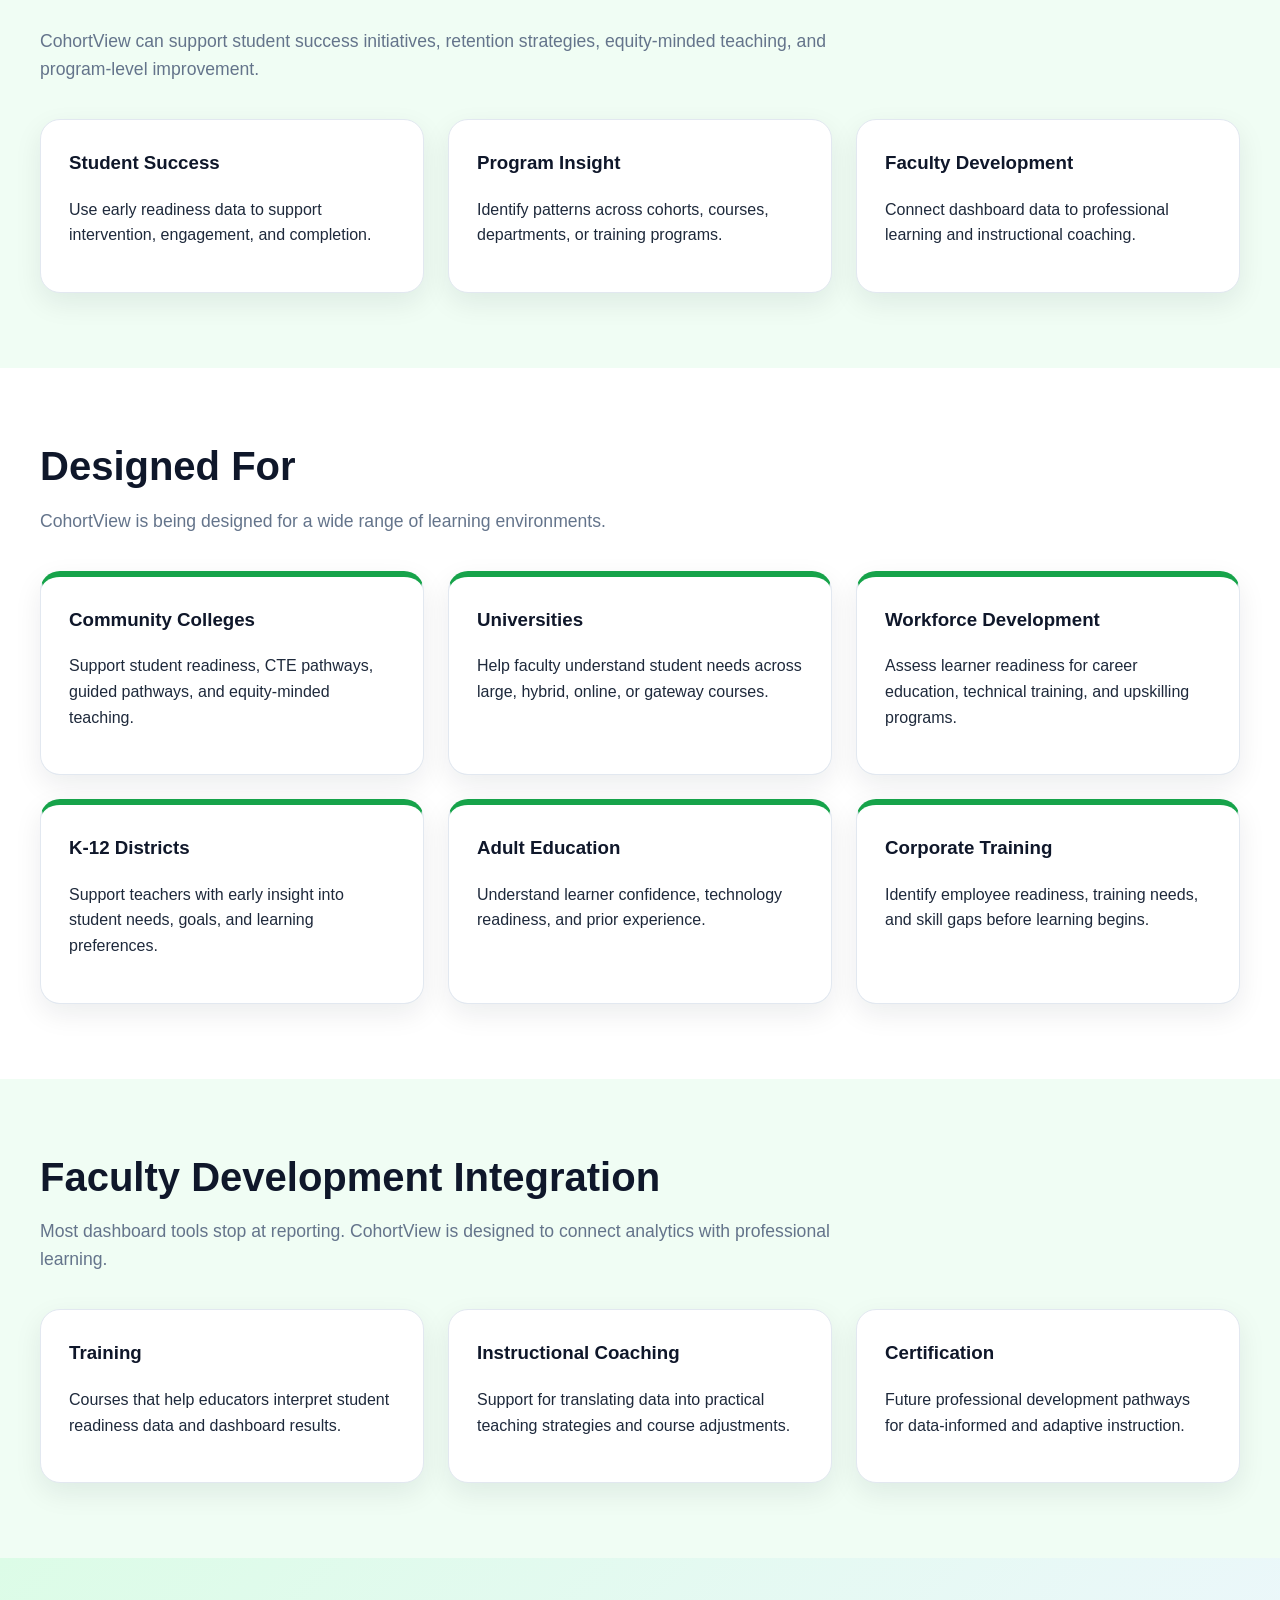
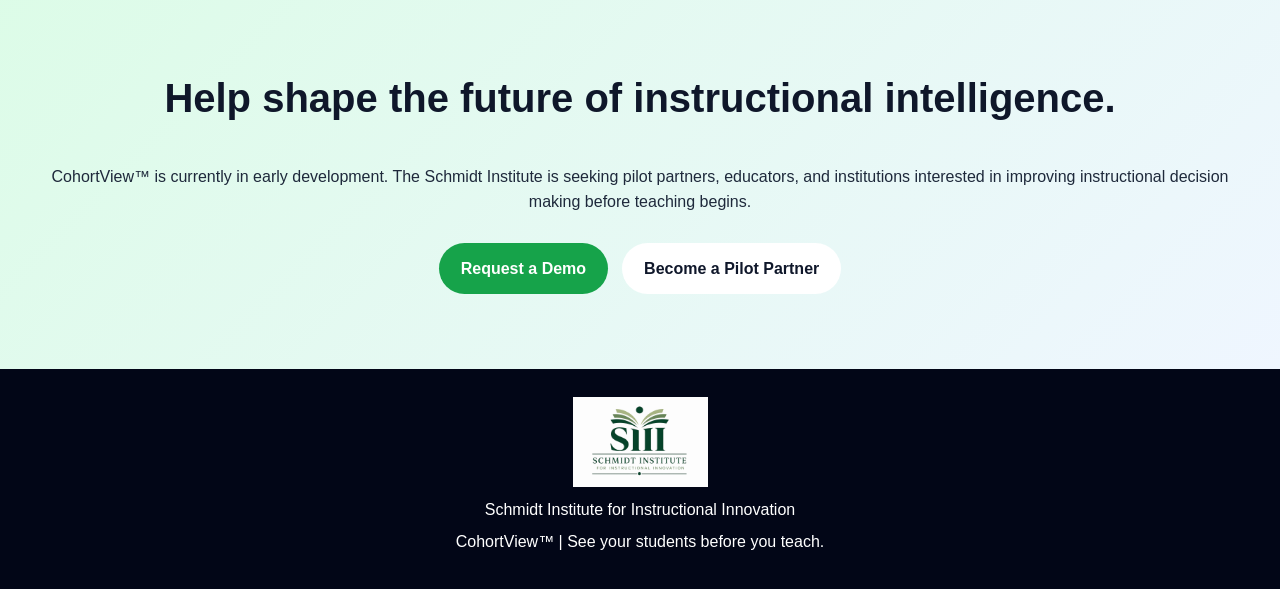
==== commit 2968f4b1: "Update cohortview.html" ====
--- a/cohortview.html
+++ b/cohortview.html
@@ -68,7 +68,7 @@
 <div class="container">
 
 <div class="section-heading">
-<h2>The Problem</h2>
+<h2>The Challenge</h2>
 <p>
 Instructors often begin teaching with limited insight into who their students are, what they already know, how they prefer to learn, and where they may need support.
 </p>
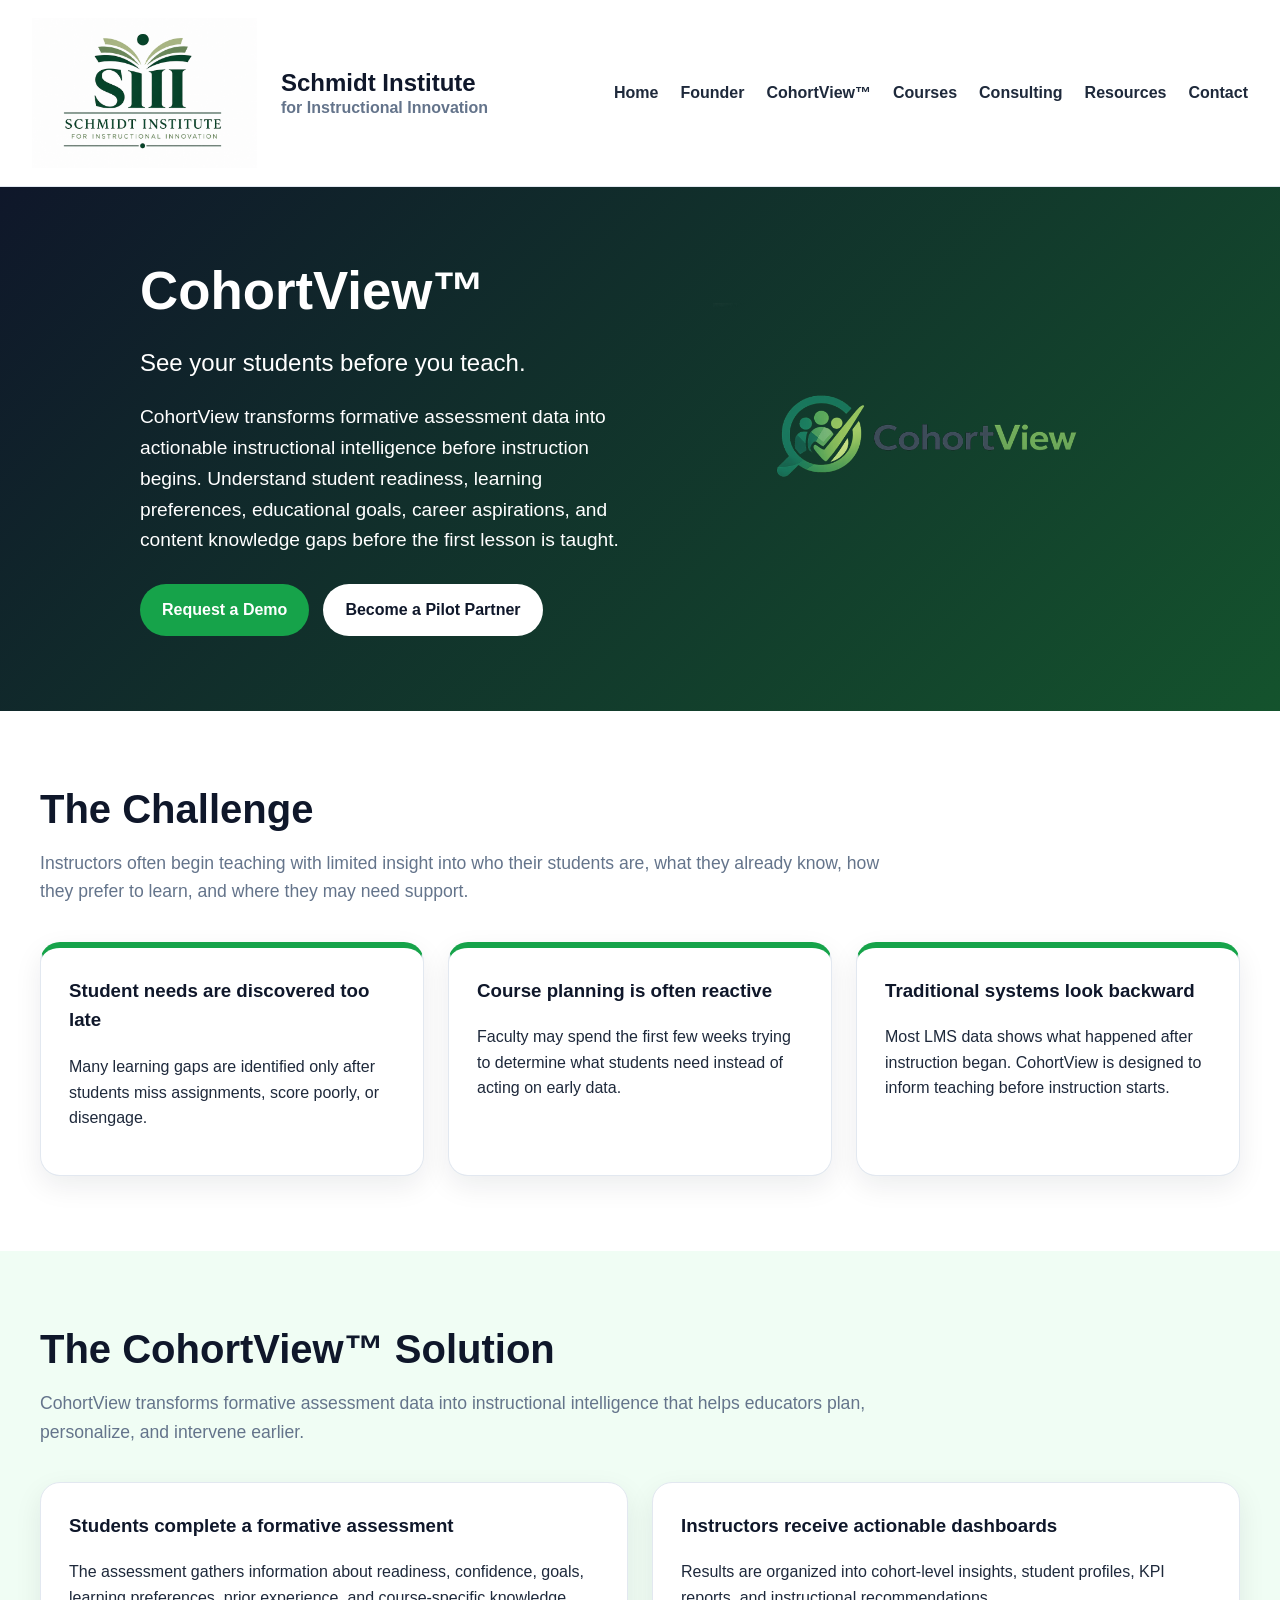
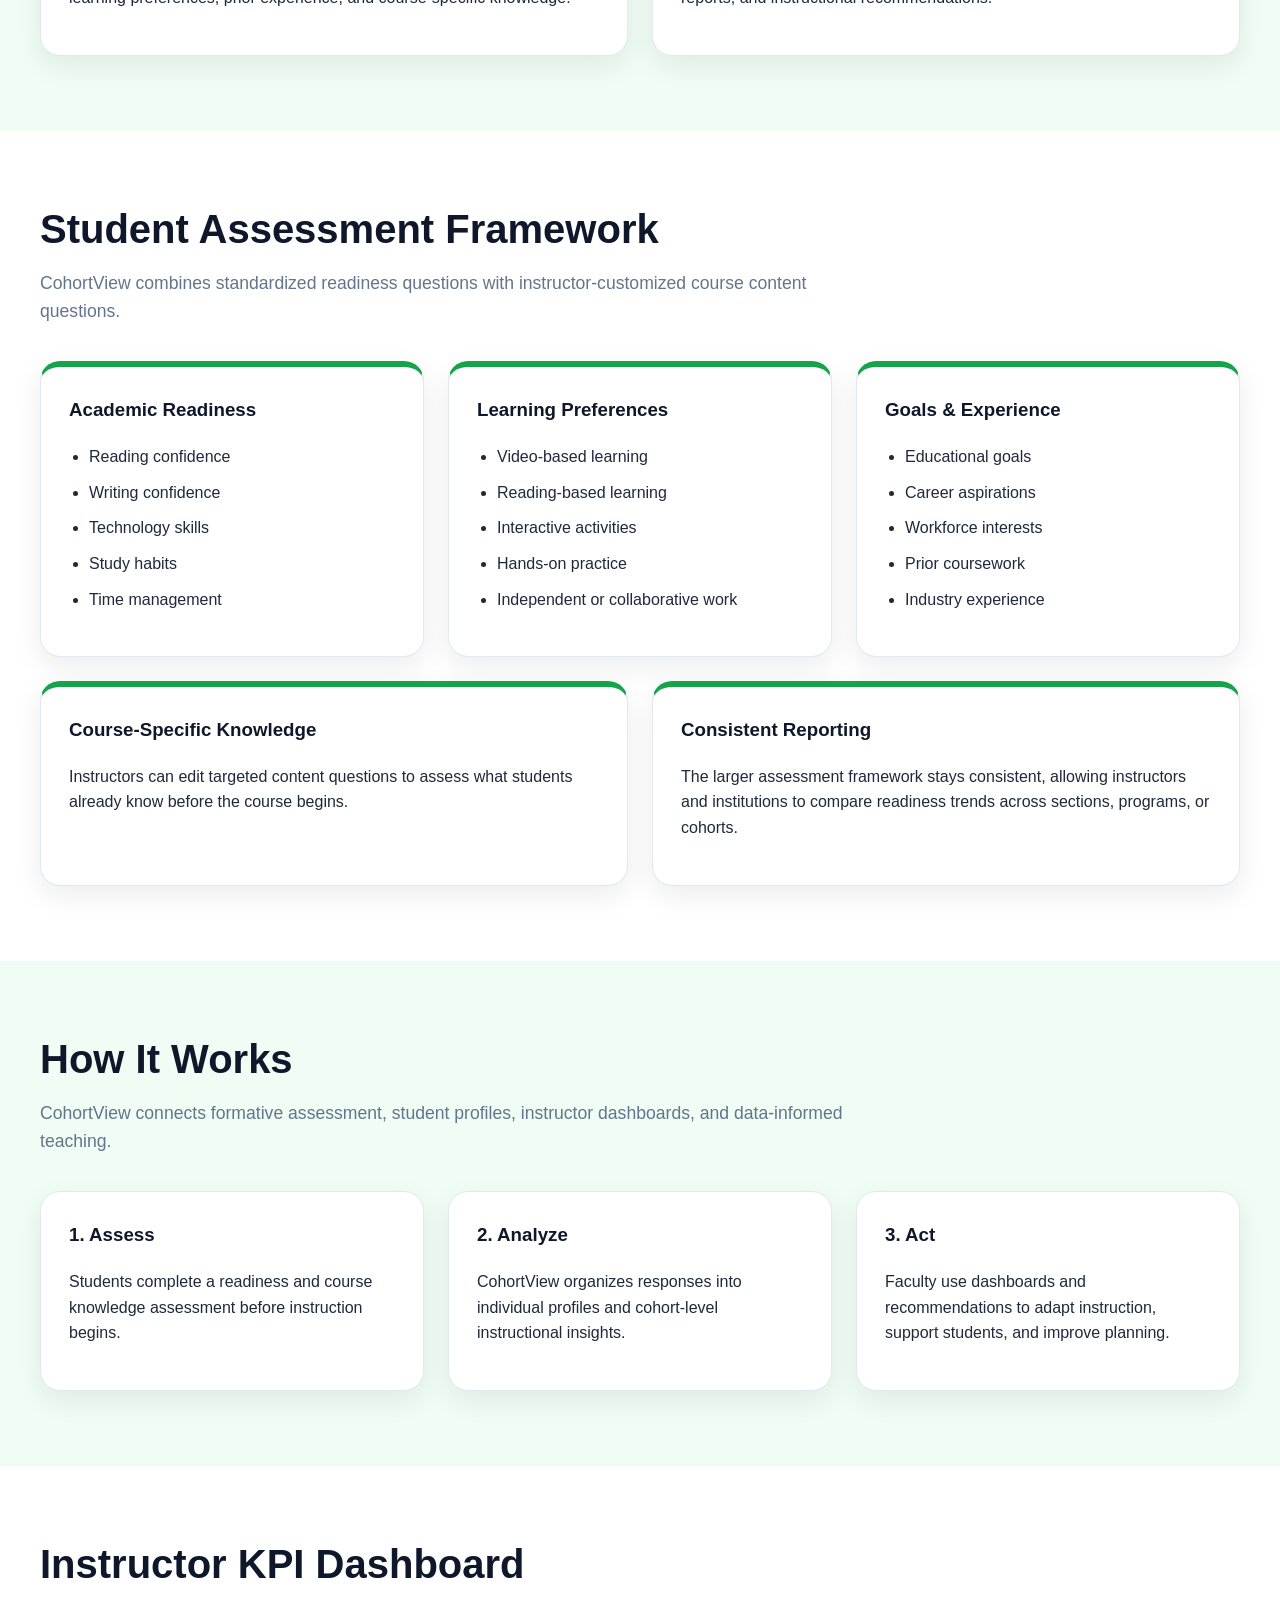
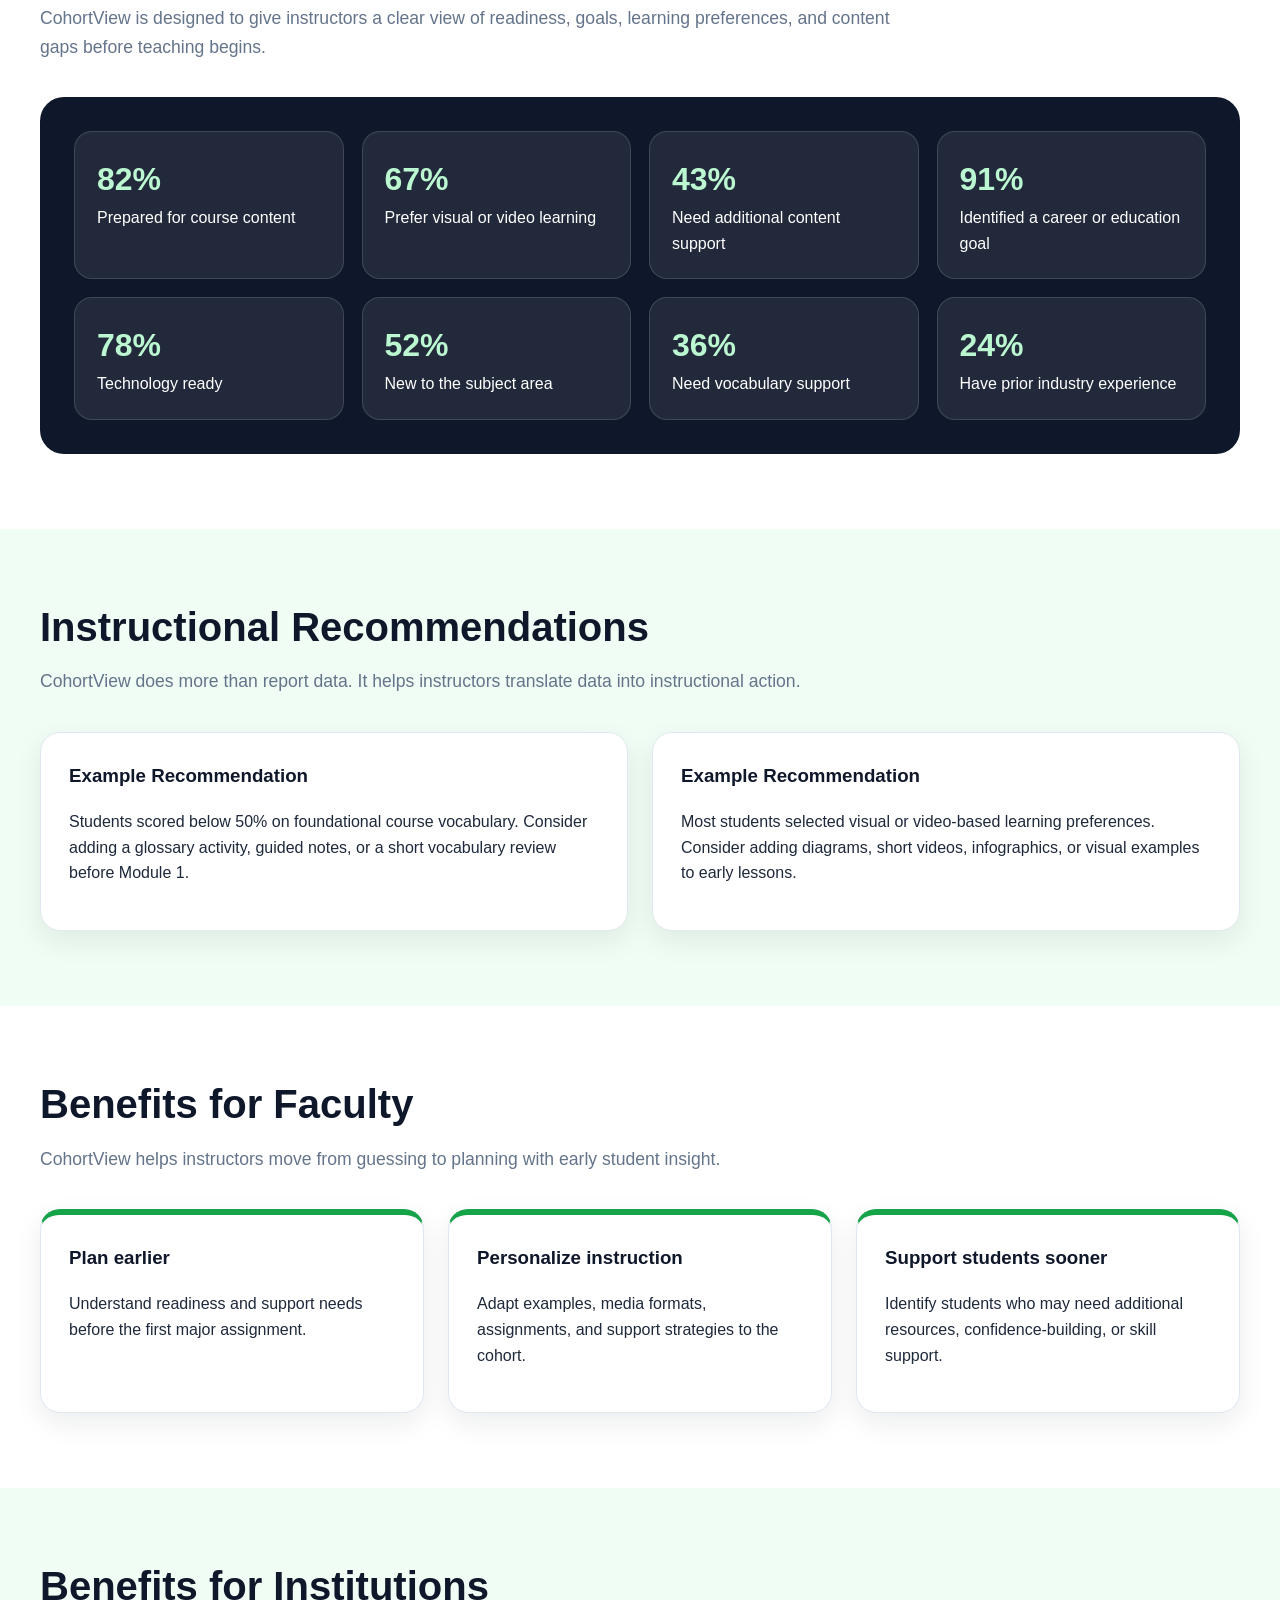
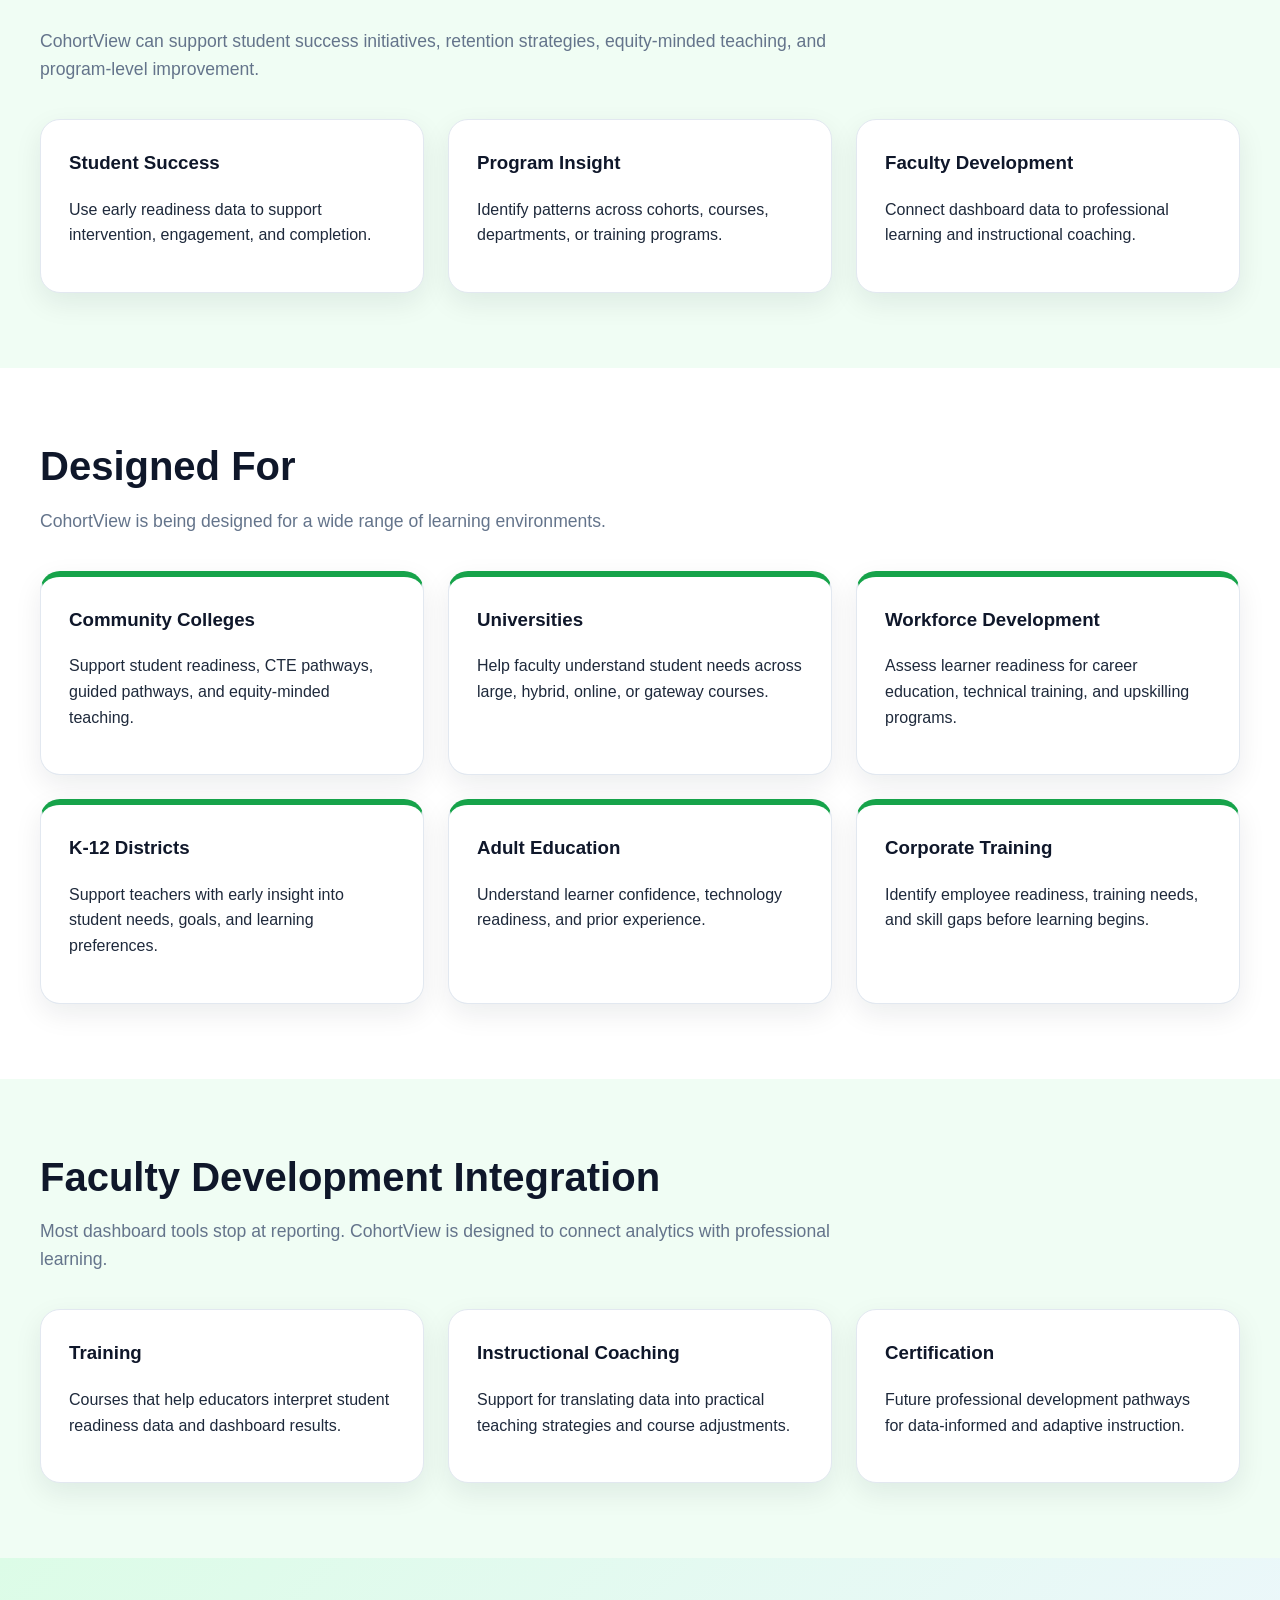
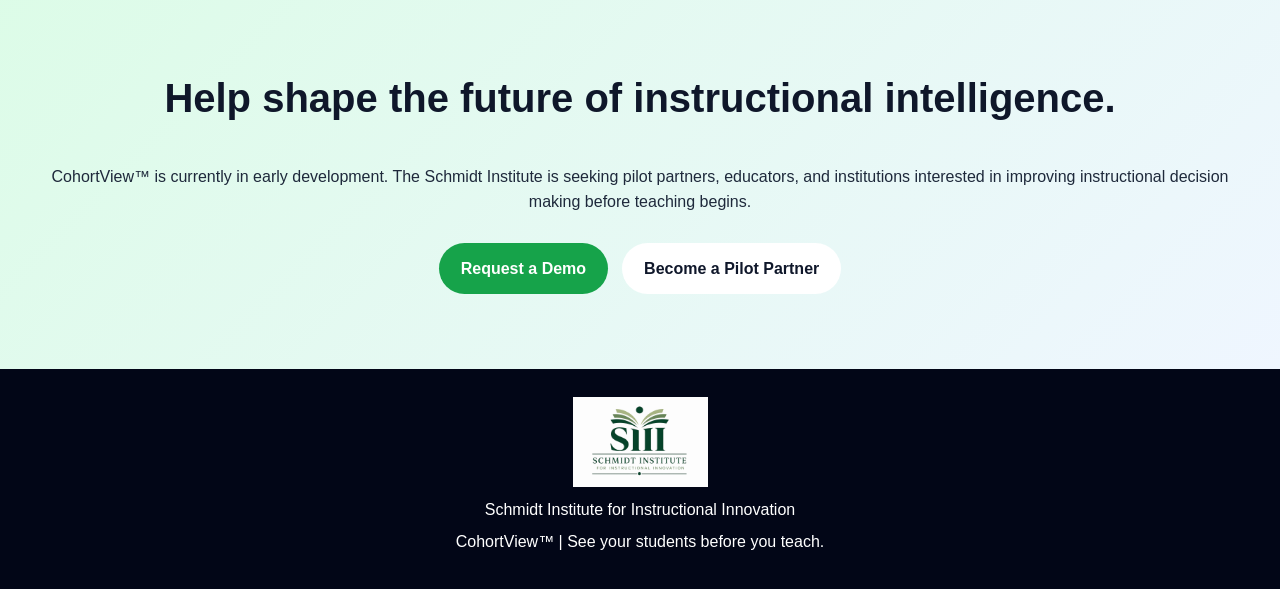
==== commit 0521ae95: "Update cohortview.html" ====
--- a/cohortview.html
+++ b/cohortview.html
@@ -87,7 +87,7 @@
 
 <div class="card card-accent">
 <h3>Traditional systems look backward</h3>
-<p>Most LMS data shows what happened after instruction begins. CohortView is designed to inform teaching before instruction starts.</p>
+<p>Most LMS data shows what happened after instruction began. CohortView is designed to inform teaching before instruction starts.</p>
 </div>
 </div>
 
